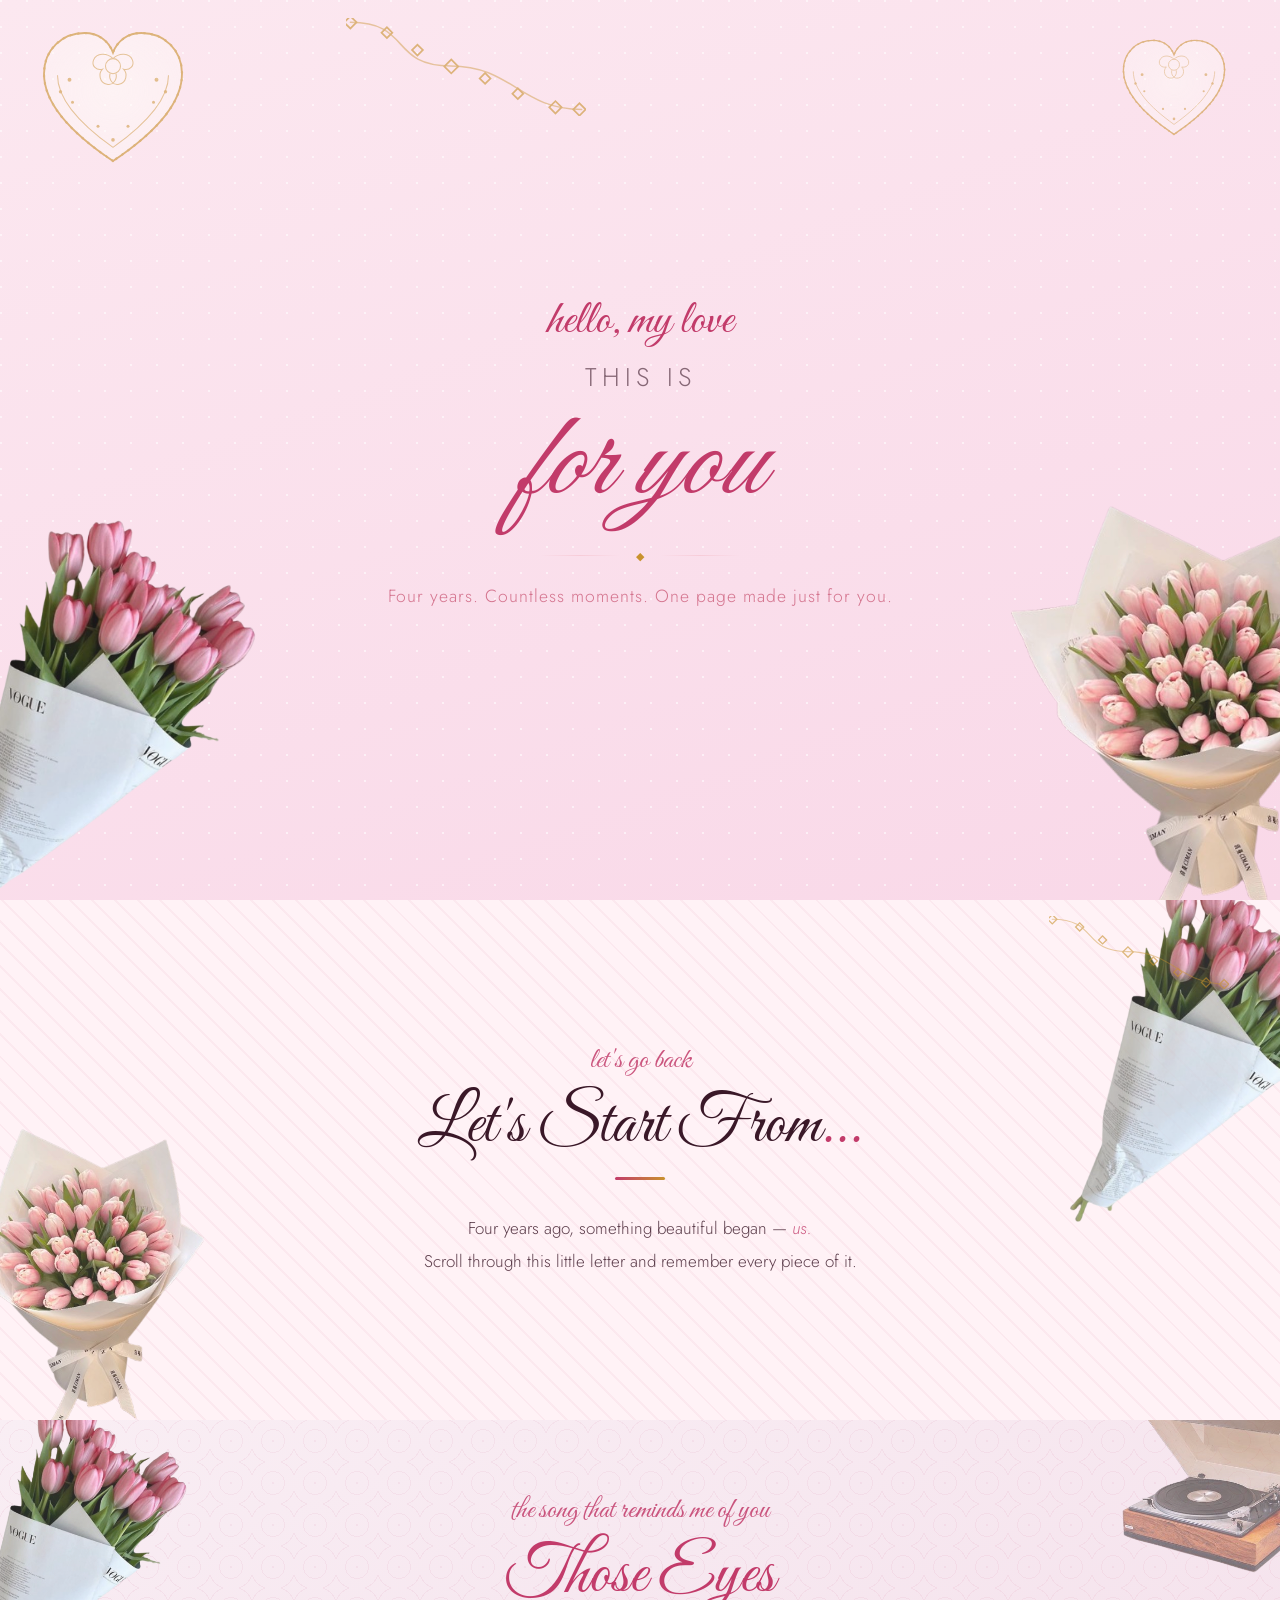
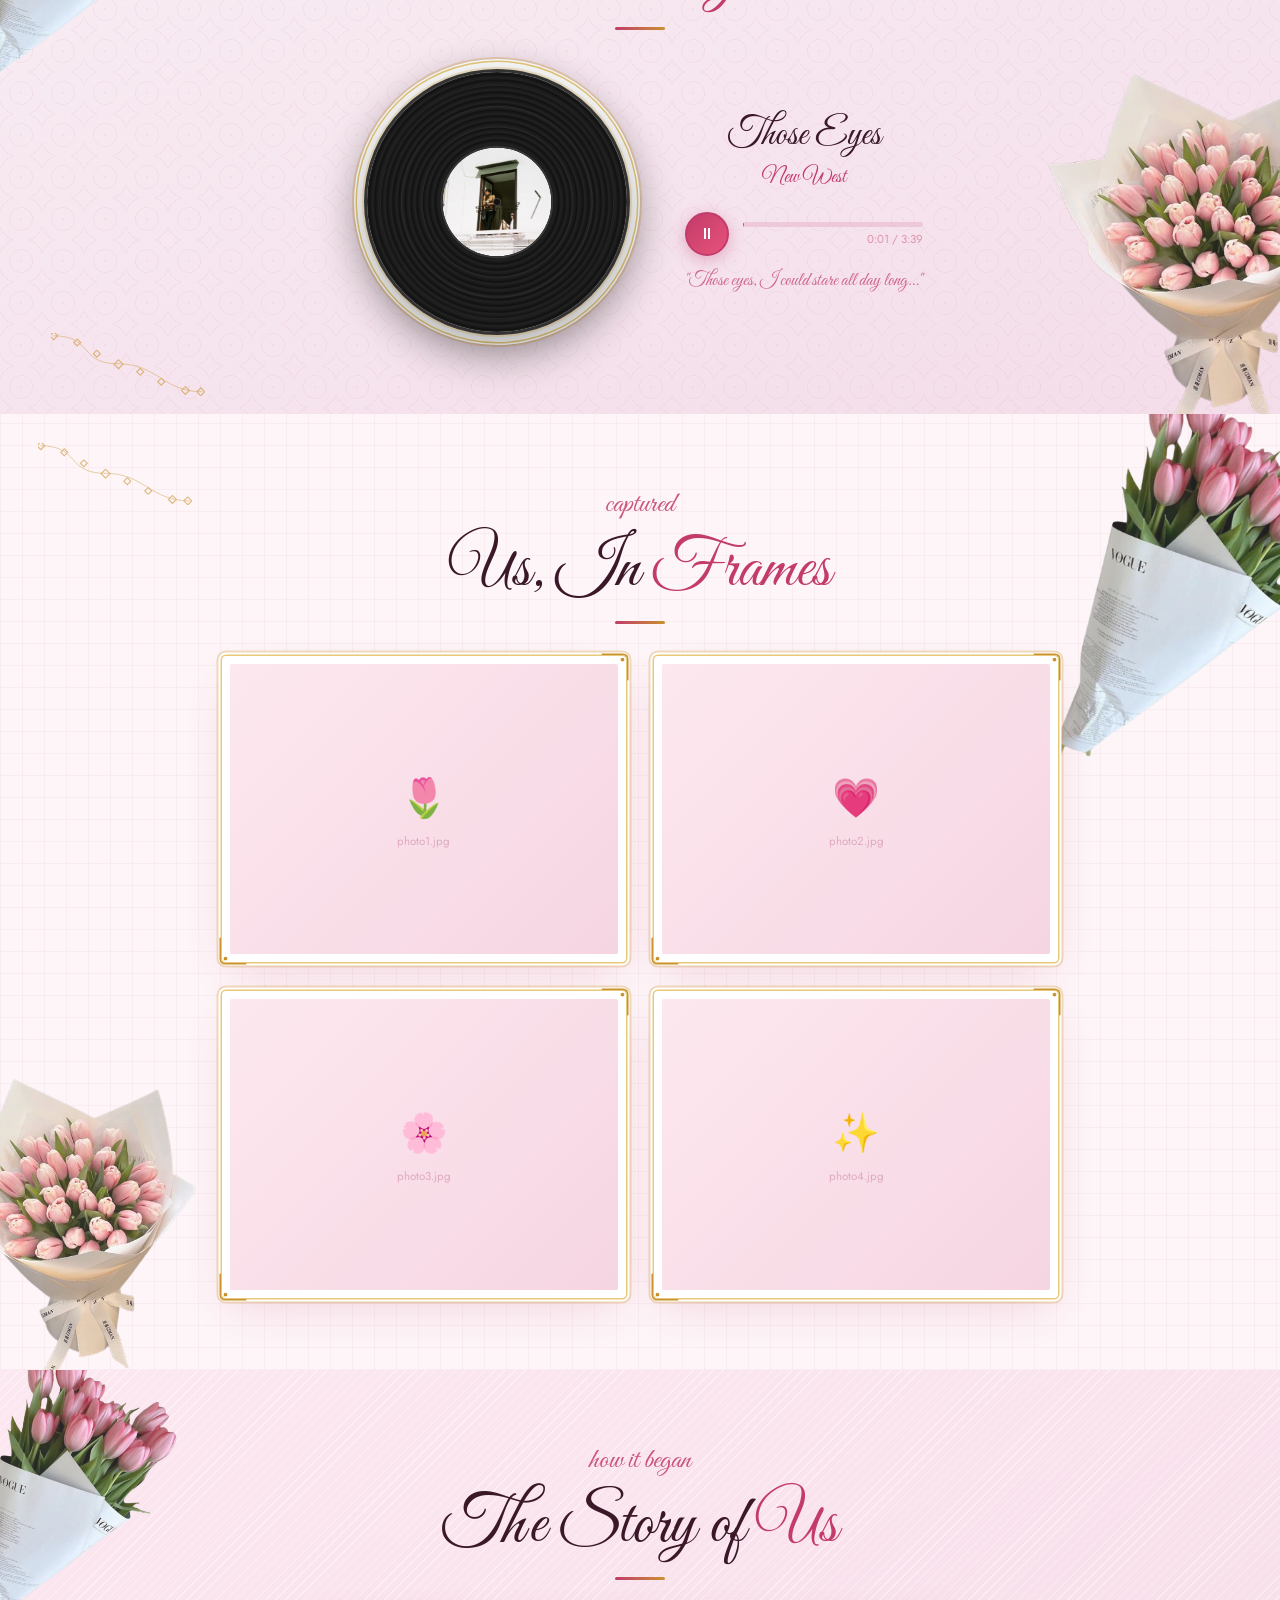
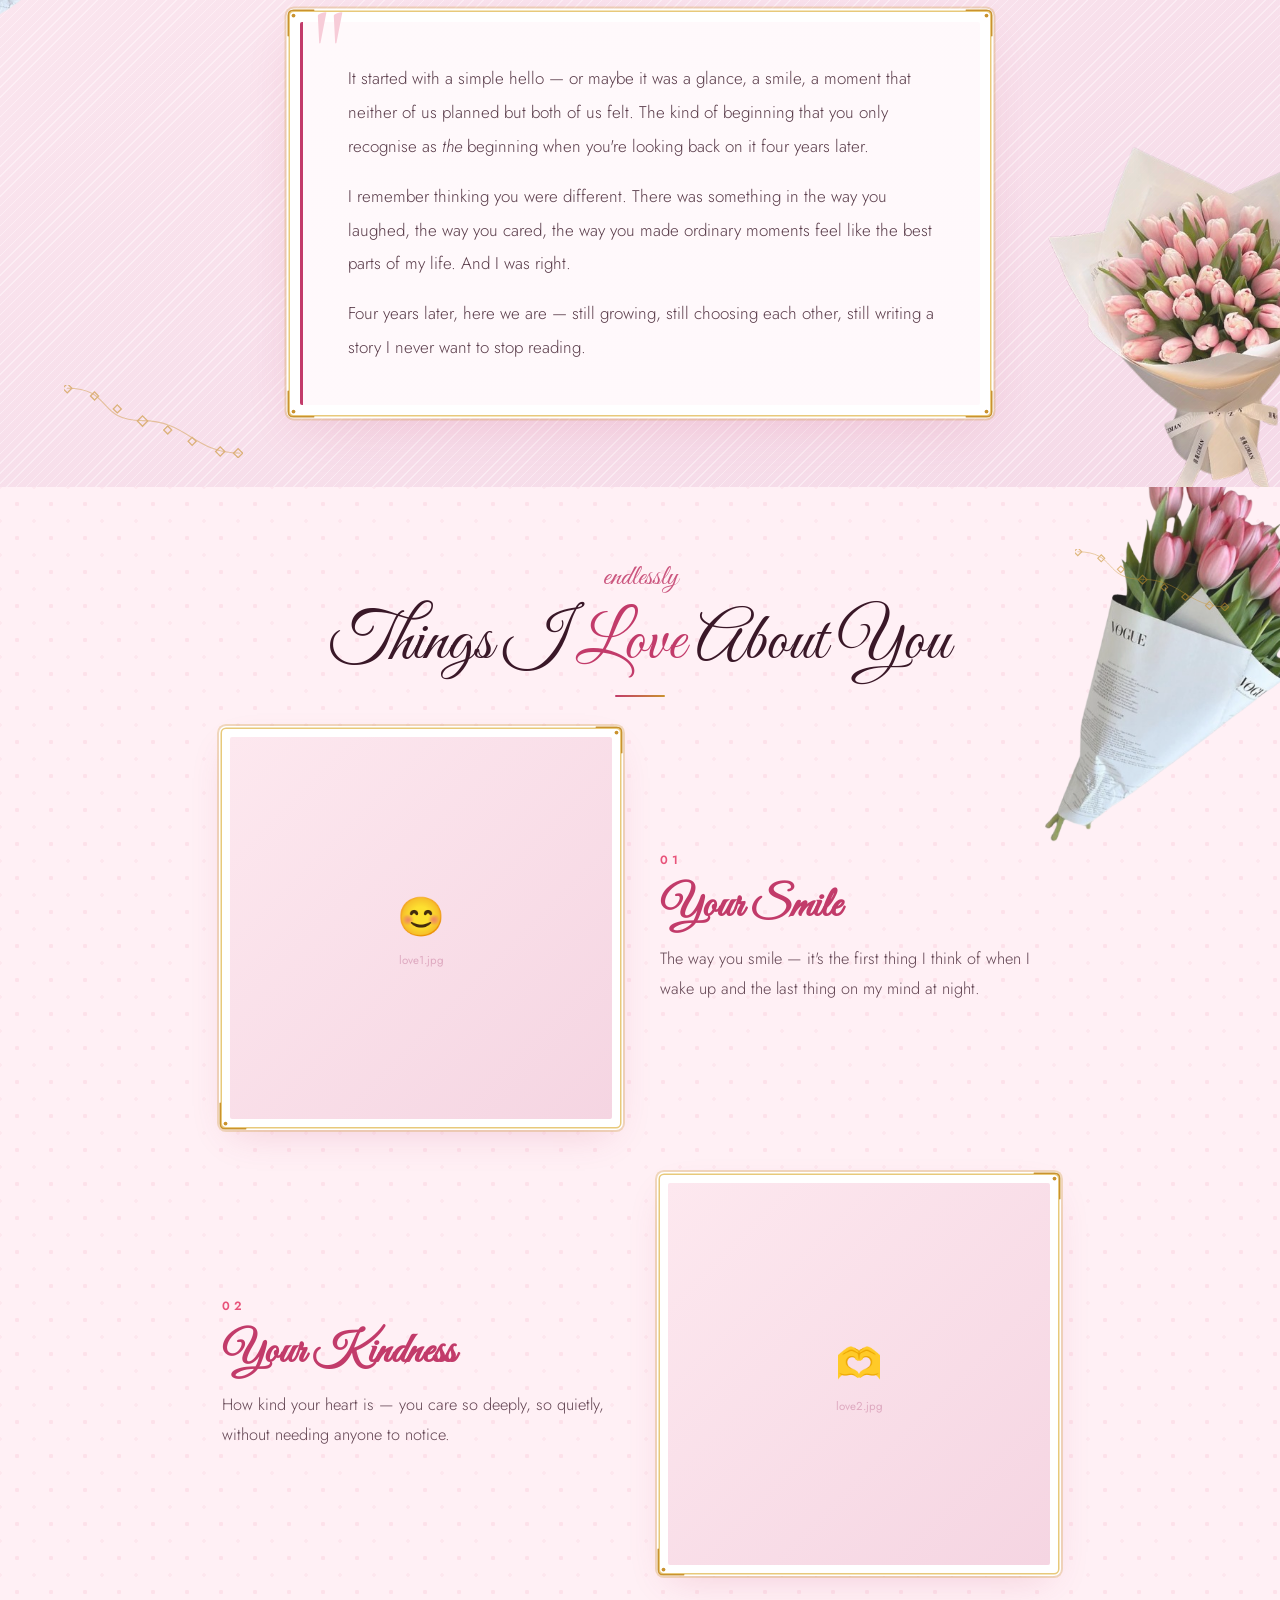
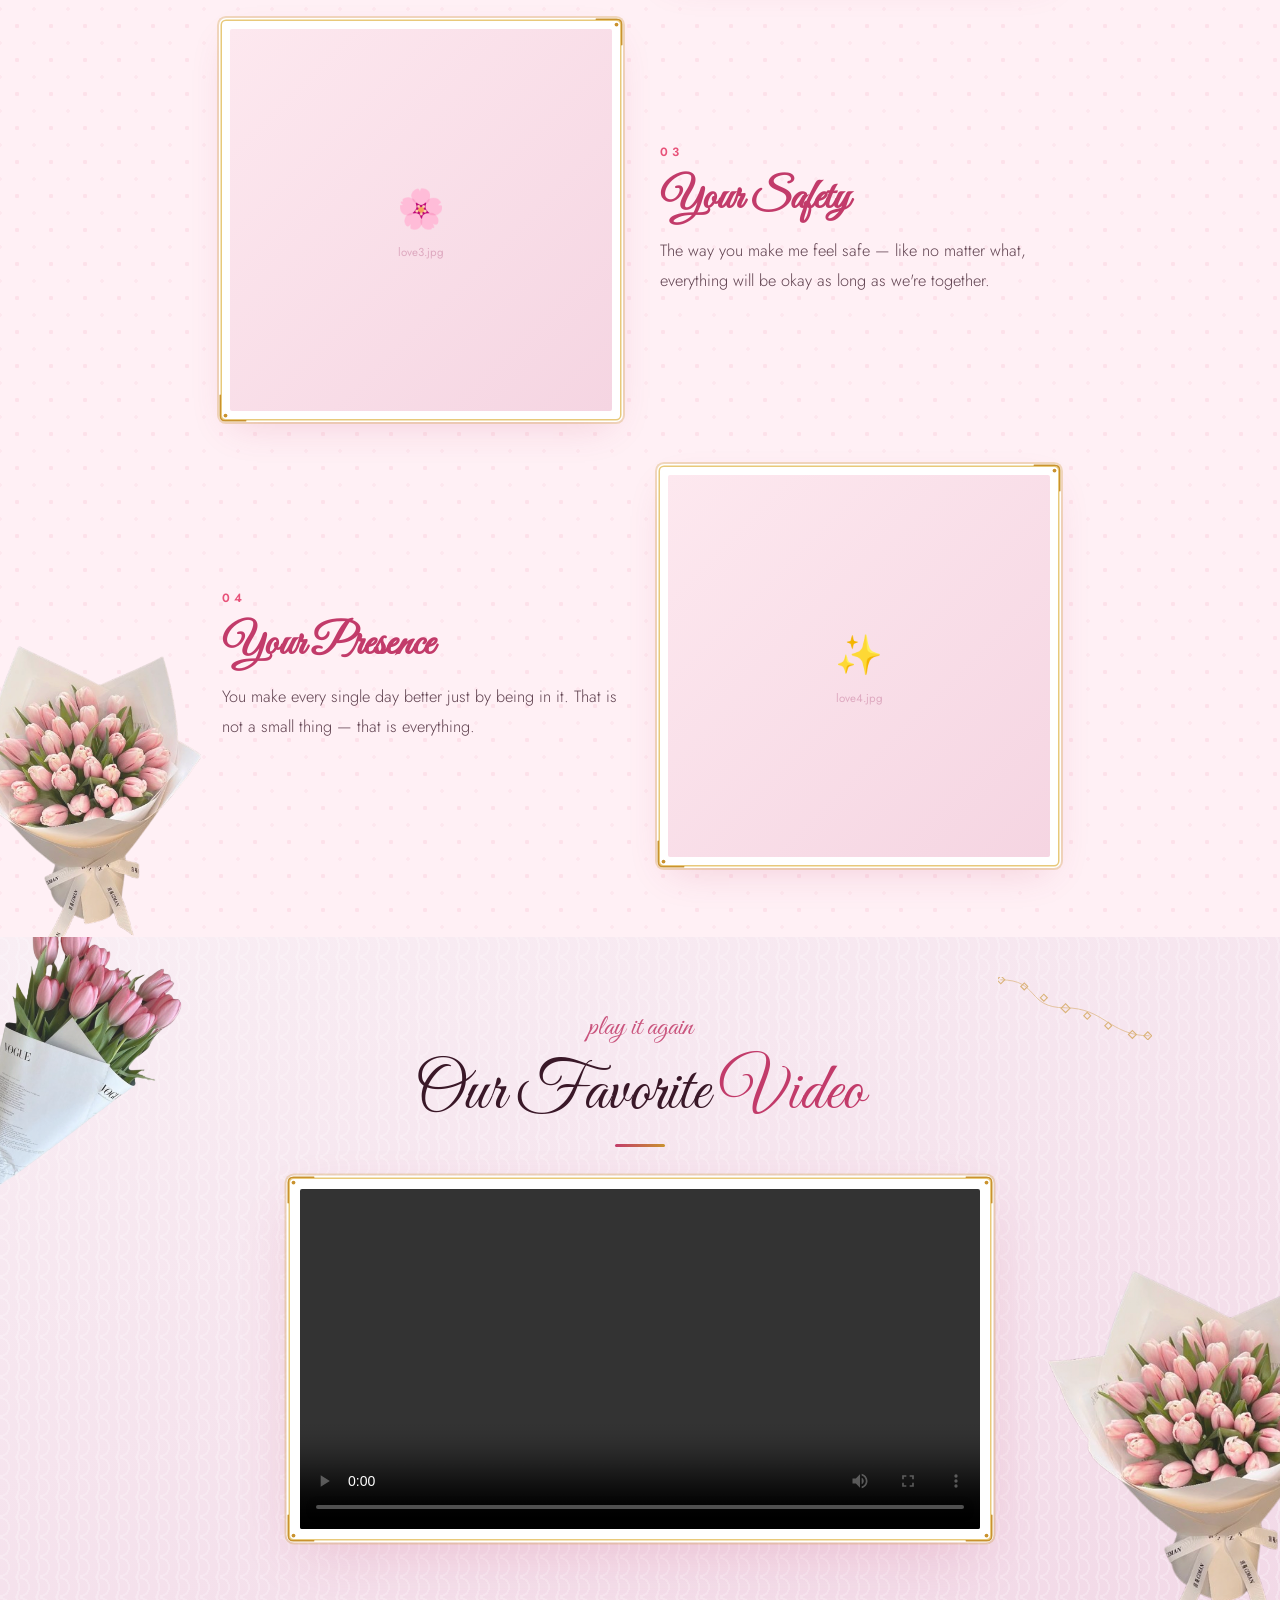
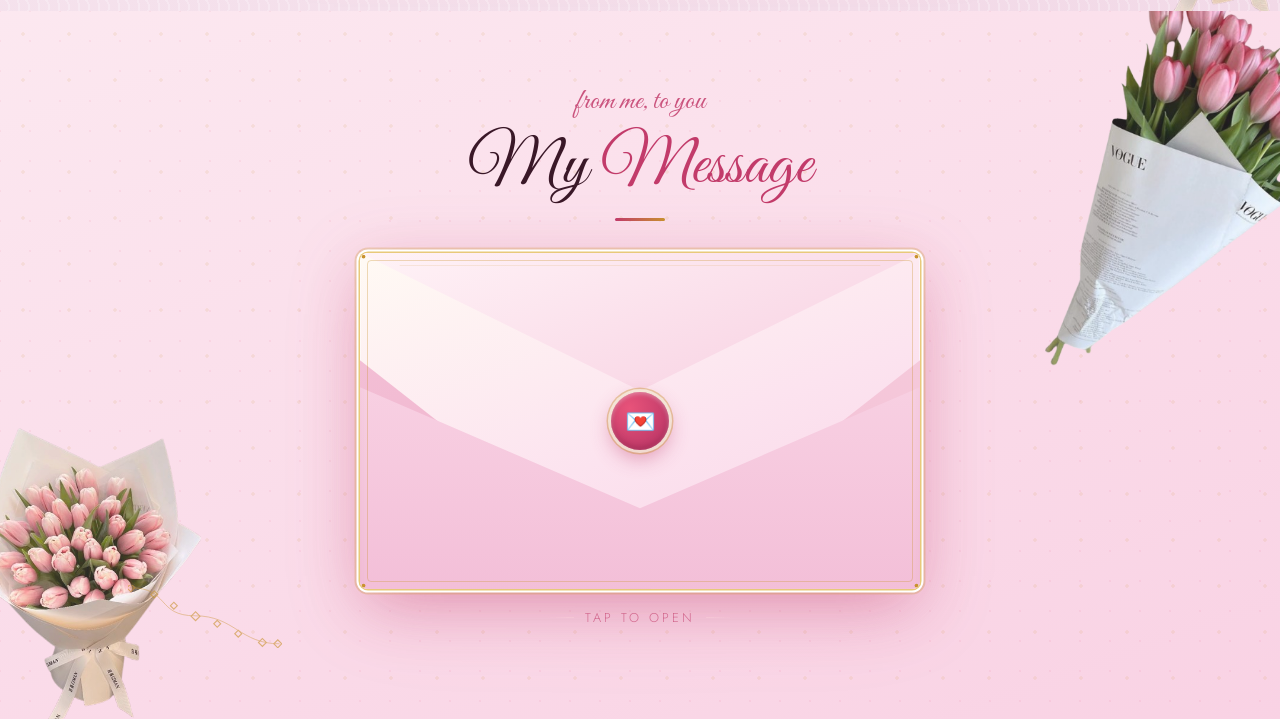
==== my_love.html @ 47c8a33e "Update my_love.html" ====
<!DOCTYPE html>
<html lang="en">
<head>
  <meta charset="UTF-8"/>
  <meta name="viewport" content="width=device-width, initial-scale=1.0"/>
  <title>Happy 4th Anniversary</title>
  <link rel="icon" type="image/png" href="icon.png"/>
  <link rel="icon" type="image/x-icon" href="favicon.ico"/>
  <link rel="preconnect" href="https://fonts.googleapis.com"/>
  <link rel="stylesheet" href="love.css"/>
</head>
<body>

  <!-- LIGHTBOX -->
  <div class="lightbox" id="lightbox" aria-modal="true">
    <button class="lb-close" id="lbClose">✕</button>
    <img src="" alt="" id="lbImg" class="lb-img"/>
  </div>

  <!-- SEC 1 — HELLO -->
  <section class="sec sec-hero" id="sec1">
    <img src="lace-heart.svg" class="sdeco sh-heart sh-heart-1" aria-hidden="true" alt=""/>
    <img src="lace-heart.svg" class="sdeco sh-heart sh-heart-2" aria-hidden="true" alt=""/>
    <img src="gem-chain.svg"  class="sdeco sh-chain sh-chain-1" aria-hidden="true" alt=""/>
    <img src="tulip1.png"     class="sdeco sec-tulip-l"         aria-hidden="true" alt=""/>
    <img src="tulip3.png"     class="sdeco sec-tulip-r"         aria-hidden="true" alt=""/>
    <div class="sec-inner fade-in">
      <p class="hero-eyebrow">hello, my love</p>
      <h1 class="hero-title">
        <span class="ht-this">This is</span>
        <em class="ht-for">for you</em>
      </h1>
      <div class="hero-divider"><span></span><span class="hd-diamond">◆</span><span></span></div>
      <p class="hero-sub">Four years. Countless moments. One page made just for you.</p>
    </div>
  </section>

  <!-- SEC 2 — LET'S START FROM -->
  <section class="sec sec-start" id="sec2">
    <img src="tulip3.png"    class="sdeco s2-tulip-l" aria-hidden="true" alt=""/>
    <img src="tulip1.png"    class="sdeco s2-tulip-r" aria-hidden="true" alt=""/>
    <img src="gem-chain.svg" class="sdeco s2-chain"   aria-hidden="true" alt=""/>
    <div class="sec-inner fade-in" style="text-align:center;">
      <p class="sec-eyebrow">let's go back</p>
      <h2 class="sec-title">Let's Start From<em class="accent-dot">...</em></h2>
      <div class="title-rule"></div>
      <p class="sec-body" style="max-width:560px;margin:0 auto;">
        Four years ago, something beautiful began — <span class="accent">us.</span><br>
        Scroll through this little letter and remember every piece of it.
      </p>
    </div>
  </section>

  <!-- SEC 3 — THE SONG -->
  <section class="sec sec-song" id="sec3">
    <img src="tulip1.png"    class="sdeco s3-tulip-l"   aria-hidden="true" alt=""/>
    <img src="tulip3.png"    class="sdeco s3-tulip-r"   aria-hidden="true" alt=""/>
    <img src="gem-chain.svg" class="sdeco s3-chain"     aria-hidden="true" alt=""/>
    <img src="disc.png"      class="sdeco s3-disc-deco" aria-hidden="true" alt=""/>
    <div class="sec-inner fade-in">
      <p class="sec-eyebrow">the song that reminds me of you</p>
      <h2 class="sec-title"><em>Those Eyes</em></h2>
      <div class="title-rule"></div>
      <div class="vinyl-section">
        <div class="vinyl-aes-frame">
          <audio id="songAudio" loop><source src="those-eyes.mp3" type="audio/mpeg"/></audio>
          <div class="vinyl-wrap">
            <div class="vinyl-disc" id="vinylDisc">
              <div class="vinyl-ring r1"></div>
              <div class="vinyl-ring r2"></div>
              <div class="vinyl-ring r3"></div>
              <div class="vinyl-label">
                <img src="cover.jpg" alt="cover" class="vinyl-cover" id="vinylCover"/>
              </div>
              <div class="vinyl-hole"></div>
            </div>
          </div>
        </div>
        <div class="vinyl-info">
          <p class="song-name">Those Eyes</p>
          <p class="song-artist">New West</p>
          <div class="vinyl-controls">
            <button class="vinyl-btn" id="playPauseBtn" aria-label="Play/Pause"><span id="playIcon">▶</span></button>
            <div class="vinyl-progress-wrap">
              <div class="vinyl-progress-bar" id="progressBar">
                <div class="vinyl-progress-fill" id="progressFill"></div>
              </div>
              <span class="vinyl-time" id="songTime">0:00 / 0:00</span>
            </div>
          </div>
          <p class="song-lyric">"Those eyes, I could stare all day long…"</p>
        </div>
      </div>
    </div>
  </section>

  <!-- SEC 4 — PHOTOS -->
  <section class="sec sec-photos" id="sec4">
    <img src="tulip3.png"    class="sdeco s4-tulip-l" aria-hidden="true" alt=""/>
    <img src="tulip1.png"    class="sdeco s4-tulip-r" aria-hidden="true" alt=""/>
    <img src="gem-chain.svg" class="sdeco s4-chain"  aria-hidden="true" alt=""/>
    <div class="sec-inner fade-in">
      <p class="sec-eyebrow">captured</p>
      <h2 class="sec-title">Us, In <em>Frames</em></h2>
      <div class="title-rule"></div>
      <div class="photo-grid">
        <div class="photo-frame-wrap" onclick="openLightbox(this)">
          <div class="pf-mat"><div class="pf-inner photo-placeholder">🌷<small>photo1.jpg</small></div></div>
          <span class="pf-c pf-c-tr"></span><span class="pf-c pf-c-bl"></span>
        </div>
        <div class="photo-frame-wrap" onclick="openLightbox(this)">
          <div class="pf-mat"><div class="pf-inner photo-placeholder">💗<small>photo2.jpg</small></div></div>
          <span class="pf-c pf-c-tr"></span><span class="pf-c pf-c-bl"></span>
        </div>
        <div class="photo-frame-wrap" onclick="openLightbox(this)">
          <div class="pf-mat"><div class="pf-inner photo-placeholder">🌸<small>photo3.jpg</small></div></div>
          <span class="pf-c pf-c-tr"></span><span class="pf-c pf-c-bl"></span>
        </div>
        <div class="photo-frame-wrap" onclick="openLightbox(this)">
          <div class="pf-mat"><div class="pf-inner photo-placeholder">✨<small>photo4.jpg</small></div></div>
          <span class="pf-c pf-c-tr"></span><span class="pf-c pf-c-bl"></span>
        </div>
      </div>
    </div>
  </section>

  <!-- SEC 5 — OUR STORY -->
  <section class="sec sec-story" id="sec5">
    <img src="tulip1.png"    class="sdeco s5-tulip-l" aria-hidden="true" alt=""/>
    <img src="tulip3.png"    class="sdeco s5-tulip-r" aria-hidden="true" alt=""/>
    <img src="gem-chain.svg" class="sdeco s5-chain"   aria-hidden="true" alt=""/>
    <div class="sec-inner fade-in">
      <p class="sec-eyebrow">how it began</p>
      <h2 class="sec-title">The Story of <em>Us</em></h2>
      <div class="title-rule"></div>
      <div class="story-frame">
        <span class="sf-c sf-c-tl"></span><span class="sf-c sf-c-tr"></span>
        <span class="sf-c sf-c-bl"></span><span class="sf-c sf-c-br"></span>
        <div class="story-inner">
          <span class="story-open-quote">"</span>
          <p>It started with a simple hello — or maybe it was a glance, a smile, a moment that neither of us planned but both of us felt. The kind of beginning that you only recognise as <em>the</em> beginning when you're looking back on it four years later.</p>
          <p>I remember thinking you were different. There was something in the way you laughed, the way you cared, the way you made ordinary moments feel like the best parts of my life. And I was right.</p>
          <p>Four years later, here we are — still growing, still choosing each other, still writing a story I never want to stop reading.</p>
        </div>
      </div>
    </div>
  </section>

  <!-- SEC 6 — THINGS I LOVE (alternating) -->
  <section class="sec sec-loves" id="sec6">
    <img src="tulip3.png"    class="sdeco s6-tulip-l" aria-hidden="true" alt=""/>
    <img src="tulip1.png"    class="sdeco s6-tulip-r" aria-hidden="true" alt=""/>
    <img src="gem-chain.svg" class="sdeco s6-chain"  aria-hidden="true" alt=""/>
    <div class="sec-inner fade-in">
      <p class="sec-eyebrow">endlessly</p>
      <h2 class="sec-title">Things I <em>Love</em> About You</h2>
      <div class="title-rule"></div>
      <div class="loves-list">
        <div class="love-row love-row-img-left">
          <div class="love-img-wrap" onclick="openLightbox(this)">
            <div class="pf-mat"><div class="pf-inner photo-placeholder">😊<small>love1.jpg</small></div></div>
            <span class="pf-c pf-c-tr"></span><span class="pf-c pf-c-bl"></span>
          </div>
          <div class="love-text">
            <span class="love-num">01</span>
            <h3 class="love-heading">Your Smile</h3>
            <p>The way you smile — it's the first thing I think of when I wake up and the last thing on my mind at night.</p>
          </div>
        </div>
        <div class="love-row love-row-img-right">
          <div class="love-text">
            <span class="love-num">02</span>
            <h3 class="love-heading">Your Kindness</h3>
            <p>How kind your heart is — you care so deeply, so quietly, without needing anyone to notice.</p>
          </div>
          <div class="love-img-wrap" onclick="openLightbox(this)">
            <div class="pf-mat"><div class="pf-inner photo-placeholder">🫶<small>love2.jpg</small></div></div>
            <span class="pf-c pf-c-tr"></span><span class="pf-c pf-c-bl"></span>
          </div>
        </div>
        <div class="love-row love-row-img-left">
          <div class="love-img-wrap" onclick="openLightbox(this)">
            <div class="pf-mat"><div class="pf-inner photo-placeholder">🌸<small>love3.jpg</small></div></div>
            <span class="pf-c pf-c-tr"></span><span class="pf-c pf-c-bl"></span>
          </div>
          <div class="love-text">
            <span class="love-num">03</span>
            <h3 class="love-heading">Your Safety</h3>
            <p>The way you make me feel safe — like no matter what, everything will be okay as long as we're together.</p>
          </div>
        </div>
        <div class="love-row love-row-img-right">
          <div class="love-text">
            <span class="love-num">04</span>
            <h3 class="love-heading">Your Presence</h3>
            <p>You make every single day better just by being in it. That is not a small thing — that is everything.</p>
          </div>
          <div class="love-img-wrap" onclick="openLightbox(this)">
            <div class="pf-mat"><div class="pf-inner photo-placeholder">✨<small>love4.jpg</small></div></div>
            <span class="pf-c pf-c-tr"></span><span class="pf-c pf-c-bl"></span>
          </div>
        </div>
      </div>
    </div>
  </section>

  <!-- SEC 7 — VIDEO -->
  <section class="sec sec-video" id="sec7">
    <img src="tulip1.png"    class="sdeco s7-tulip-l" aria-hidden="true" alt=""/>
    <img src="tulip3.png"    class="sdeco s7-tulip-r" aria-hidden="true" alt=""/>
    <img src="gem-chain.svg" class="sdeco s7-chain"   aria-hidden="true" alt=""/>
    <div class="sec-inner fade-in" style="text-align:center;">
      <p class="sec-eyebrow">play it again</p>
      <h2 class="sec-title">Our Favorite <em>Video</em></h2>
      <div class="title-rule"></div>
      <div class="video-frame-wrap">
        <span class="sf-c sf-c-tl"></span><span class="sf-c sf-c-tr"></span>
        <span class="sf-c sf-c-bl"></span><span class="sf-c sf-c-br"></span>
        <div class="video-mat">
          <video class="vid-player" controls loop playsinline
            onerror="this.parentElement.innerHTML='<div class=&quot;vid-ph&quot;>🎬<small>Add your-video.mp4</small></div>'">
            <source src="your-video.mp4" type="video/mp4"/>
          </video>
        </div>
      </div>
    </div>
  </section>

  <!-- SEC 8 — MESSAGE ENVELOPE -->
  <section class="sec sec-message" id="sec8">
    <img src="tulip3.png"     class="sdeco s8-tulip-l" aria-hidden="true" alt=""/>
    <img src="tulip1.png"     class="sdeco s8-tulip-r" aria-hidden="true" alt=""/>
    <img src="gem-chain.svg" class="sdeco s8-chain"   aria-hidden="true" alt=""/>
    <div class="sec-inner fade-in" style="text-align:center;">
      <p class="sec-eyebrow">from me, to you</p>
      <h2 class="sec-title">My <em>Message</em></h2>
      <div class="title-rule"></div>
      <div class="envelope-scene" id="envelopeScene">
        <div class="envelope" id="envelope" onclick="openEnvelope()">
          <div class="env-body">
            <span class="sf-c sf-c-tl"></span><span class="sf-c sf-c-tr"></span>
            <span class="sf-c sf-c-bl"></span><span class="sf-c sf-c-br"></span>
            <div class="env-fold env-fold-l"></div>
            <div class="env-fold env-fold-r"></div>
            <div class="env-fold env-fold-b"></div>
            <div class="env-flap" id="envFlap"></div>
            <div class="env-seal"><span>💌</span></div>
          </div>
          <p class="env-hint">
            <span class="env-hint-line"></span>
            tap to open
            <span class="env-hint-line"></span>
          </p>
        </div>
        <div class="letter" id="letter">
          <div class="letter-frame">
            <span class="sf-c sf-c-tl"></span><span class="sf-c sf-c-tr"></span>
            <span class="sf-c sf-c-bl"></span><span class="sf-c sf-c-br"></span>
            <div class="letter-inner">
              <span class="letter-open-quote">"</span>
              <p class="letter-salutation">My love,</p>
              <p>I don't say it enough, but I feel it every single day — how incredibly lucky I am to have you. Not just on anniversaries or special days, but on all the regular ones where you still somehow make everything extraordinary.</p>
              <p>Thank you for choosing me, again and again. Thank you for your patience, your warmth, your laughter, and the way you love me even when I'm hard to love.</p>
              <p>Here's to four years of us, and to every year that comes after. I love you more than words can hold — but I'll keep trying to show you.</p>
              <span class="letter-sign">Forever yours, with love 🌷</span>
            </div>
          </div>
        </div>
      </div>
    </div>
  </section>

  <script src="love.js?v=3"></script>
</body>
</html>
---- love.css ----
/* ============================================================
   love.css — Happy Anniversary · My Love Page
   New design, different pink shades, aesthetic frames
   ============================================================ */

@import url('https://fonts.googleapis.com/css2?family=Cormorant+Garamond:ital,wght@0,400;0,600;1,400;1,600&family=Great+Vibes&family=Jost:wght@300;400;500;600&display=swap');

*, *::before, *::after { box-sizing: border-box; margin: 0; padding: 0; }

:root {
  --rose:        #e8537a;
  --rose-deep:   #c23b6a;
  --rose-pale:   #f7ccd8;
  --blush:       #fde8ef;
  --blush2:      #f5d5e2;
  --mauve:       #c97fa0;
  --dusty:       #d4748e;
  --cream:       #fff8fb;
  --ink:         #3a1828;
  --gold:        #c9922e;
  --gold-lt:     #e8c97a;

  /* Per-section backgrounds */
  --s1-bg: linear-gradient(160deg, #fce8f0 0%, #f9d8e8 100%);
  --s2-bg: #fff2f6;
  --s3-bg: linear-gradient(160deg, #f9eef4 0%, #f3dde9 100%);
  --s4-bg: #fdf5f8;
  --s5-bg: linear-gradient(160deg, #fce8f0 0%, #f5dae8 100%);
  --s6-bg: #fff0f5;
  --s7-bg: linear-gradient(160deg, #f9eef4 0%, #f2d9e7 100%);
  --s8-bg: linear-gradient(160deg, #fce8f0 0%, #f9d2e4 100%);
}

html, body {
  overflow-x: hidden;
  font-family: 'Jost', sans-serif;
  color: var(--ink);
}

/* ═══════════════════════════════════════
   LIGHTBOX
   ═══════════════════════════════════════ */
.lightbox {
  display: none;
  position: fixed; inset: 0; z-index: 9999;
  background: rgba(30, 8, 18, 0.88);
  align-items: center; justify-content: center;
  backdrop-filter: blur(6px);
  animation: lbFadeIn 0.3s ease;
}
.lightbox.open { display: flex; }
@keyframes lbFadeIn { from { opacity: 0; } to { opacity: 1; } }

.lb-img {
  max-width: 90vw; max-height: 85vh;
  border-radius: 4px; object-fit: contain;
  box-shadow: 0 0 0 2px var(--gold-lt), 0 0 0 4px rgba(201,146,46,0.3), 0 30px 80px rgba(0,0,0,0.6);
  animation: lbScale 0.35s cubic-bezier(0.34,1.4,0.64,1);
}
@keyframes lbScale { from { transform: scale(0.7); opacity: 0; } to { transform: scale(1); opacity: 1; } }

.lb-close {
  position: absolute; top: 1.2rem; right: 1.4rem;
  background: none; border: none; color: #fff;
  font-size: 1.6rem; cursor: pointer; opacity: 0.75;
  transition: opacity 0.2s, transform 0.2s;
}
.lb-close:hover { opacity: 1; transform: scale(1.15); }

/* ═══════════════════════════════════════
   SECTIONS — zero gap, full bleed
   ═══════════════════════════════════════ */
.sec {
  width: 100%; min-height: 520px;
  display: flex; align-items: center; justify-content: center;
  position: relative; overflow: hidden;
}
.sec-hero {
  background-image: radial-gradient(circle at 1px 1px, rgba(255,255,255,0.55) 1.4px, transparent 0), var(--s1-bg);
  background-size: 26px 26px, cover;
  background-position: 0 0, center;
  min-height: 100vh;
}
.sec-start {
  background-color: var(--s2-bg);
  background-image: repeating-linear-gradient(45deg, rgba(194,59,106,0.05) 0 2px, transparent 2px 16px);
}
.sec-song {
  background-image: repeating-radial-gradient(circle at 50% 50%, rgba(194,59,106,0.06) 0 1px, transparent 1px 11px), var(--s3-bg);
  background-size: 42px 42px, cover;
}
.sec-photos {
  background-color: var(--s4-bg);
  background-image:
    repeating-linear-gradient(0deg, rgba(201,127,160,0.07) 0 1px, transparent 1px 22px),
    repeating-linear-gradient(90deg, rgba(201,127,160,0.07) 0 1px, transparent 1px 22px);
}
.sec-story {
  background-image: repeating-linear-gradient(135deg, rgba(255,255,255,0.4) 0 1px, transparent 1px 7px), var(--s5-bg);
  background-size: auto, cover;
}
.sec-loves {
  background-color: var(--s6-bg);
  background-image:
    radial-gradient(rgba(232,83,122,0.09) 2px, transparent 2.5px),
    radial-gradient(rgba(232,83,122,0.06) 1.5px, transparent 2px);
  background-size: 34px 34px, 34px 34px;
  background-position: 0 0, 17px 17px;
}
.sec-video {
  background-image: repeating-radial-gradient(circle at 0 50%, transparent 0 8px, rgba(255,255,255,0.24) 8px 10px), var(--s7-bg);
  background-size: 20px 20px, cover;
}
.sec-message {
  background-image:
    radial-gradient(rgba(201,146,46,0.11) 1.5px, transparent 2px),
    radial-gradient(rgba(232,83,122,0.08) 1px, transparent 1.5px),
    var(--s8-bg);
  background-size: 46px 46px, 30px 30px, cover;
  background-position: 0 0, 15px 15px, center;
}

.sec-inner {
  width: 100%; max-width: 900px;
  padding: 4.5rem 2rem;
  position: relative; z-index: 2;
}

/* ═══════════════════════════════════════
   SECTION DECORATIVE IMAGES
   ═══════════════════════════════════════ */
.sdeco {
  position: absolute; pointer-events: none;
  user-select: none; z-index: 1;
}

/* Floating animation base */
@keyframes floatA {
  0%,100% { transform: translateY(0) rotate(var(--rot,0deg)); }
  45%     { transform: translateY(-16px) rotate(var(--rot,0deg)); }
}
@keyframes floatB {
  0%,100% { transform: translateY(0) rotate(var(--rot,0deg)); }
  50%     { transform: translateY(-10px) rotate(var(--rot,0deg)); }
}
.float-deco { animation: floatA 5s ease-in-out infinite; }

/* ── SEC 1 hero decor ── */
.sh-heart-1 { width:clamp(75px,13vw,150px); top:3%; left:3%; opacity:.6; animation:floatA 6s ease-in-out infinite; --rot:-19deg; }
.sh-heart-2 { width:clamp(55px,10vw,110px);  top:4%; right:4%; opacity:.55; animation:floatA 5s ease-in-out infinite 1.5s; --rot:17deg; }
.sh-chain-1 { width:clamp(100px,20vw,240px); top:2%; left:27%; opacity:.6; animation:floatB 7s ease-in-out infinite; --rot:4deg; }
.sh-ribbon  { width:clamp(80px,12vw,150px); bottom:6%; right:4%; opacity:.8; animation:floatA 5.5s ease-in-out infinite 0.8s; --rot:10deg; }
.sec-tulip-l { width:clamp(160px,26vw,320px); bottom:-26px; left:-60px; opacity:.9; animation:floatA 8s ease-in-out infinite 1s; --rot:11deg; }
.sec-tulip-r { width:clamp(180px,28vw,360px); bottom:-36px; right:-85px; opacity:.88; animation:floatA 7s ease-in-out infinite 2s; --rot:-8deg; }

/* ── SEC 2 ── */
.s2-tulip-l { width:clamp(130px,20vw,260px); bottom:-16px; left:-52px; opacity:.85; animation:floatA 8s ease-in-out infinite 0.5s; --rot:25deg; }
.s2-tulip-r { width:clamp(150px,22vw,300px); top:-28px; right:-72px; opacity:.82; animation:floatA 7s ease-in-out infinite 2s; --rot:-75deg; }
.s2-chain   { width:clamp(80px,15vw,180px); top:3%; right:4%; opacity:.6; animation:floatB 9s ease-in-out infinite; --rot:-6deg; }

/* ── SEC 3 ── */
.s3-tulip-l  { width:clamp(120px,18vw,240px); top:-16px; left:-40px; opacity:.85; animation:floatA 7s ease-in-out infinite 1s; --rot:15deg; }
.s3-tulip-r  { width:clamp(160px,24vw,320px); bottom:-28px; right:-72px; opacity:.88; animation:floatA 8s ease-in-out infinite 2.5s; --rot:-9deg; }
.s3-chain    { width:clamp(70px,12vw,160px); bottom:3%; left:4%; opacity:.6; animation:floatB 7s ease-in-out infinite 1s; --rot:5deg; }
.s3-disc-deco { width:clamp(100px,16vw,200px); top:-4%; right:-3%; opacity:.55; animation:floatA 6s ease-in-out infinite 0.5s; --rot:-21deg; }

/* ── SEC 4 ── */
.s4-tulip-l { width:clamp(130px,20vw,260px); bottom:-16px; left:-60px; opacity:.85; animation:floatA 8s ease-in-out infinite; --rot:23deg; }
.s4-tulip-r { width:clamp(160px,24vw,320px); top:-28px; right:-72px; opacity:.88; animation:floatA 7s ease-in-out infinite 1.5s; --rot:-65deg; }
.s4-chain   { width:clamp(70px,12vw,160px); top:3%; left:3%; opacity:.6; animation:floatB 6s ease-in-out infinite 2s; --rot:8deg; }

/* ── SEC 5 ── */
.s5-tulip-l { width:clamp(120px,18vw,240px); top:-16px; left:-50px; opacity:.85; animation:floatA 8s ease-in-out infinite; --rot:17deg; }
.s5-tulip-r { width:clamp(160px,24vw,320px); bottom:-28px; right:-72px; opacity:.88; animation:floatA 7s ease-in-out infinite 2s; --rot:-10deg; }
.s5-chain   { width:clamp(80px,14vw,180px); bottom:4%; left:5%; opacity:.6; animation:floatB 8s ease-in-out infinite 1s; --rot:-5deg; }

/* ── SEC 6 ── */
.s6-tulip-l { width:clamp(130px,20vw,260px); bottom:-16px; left:-55px; opacity:.85; animation:floatA 8s ease-in-out infinite 0.5s; --rot:28deg; }
.s6-tulip-r { width:clamp(160px,24vw,320px); top:-28px; right:-72px; opacity:.88; animation:floatA 7s ease-in-out infinite 2s; --rot:-76deg; }
.s6-chain   { width:clamp(70px,12vw,160px); top:3%; right:4%; opacity:.6; animation:floatB 5.5s ease-in-out infinite 1s; --rot:9deg; }

/* ── SEC 7 ── */
.s7-tulip-l { width:clamp(120px,18vw,240px); top:-16px; left:-45px; opacity:.85; animation:floatA 8s ease-in-out infinite 1s; --rot:14deg; }
.s7-tulip-r { width:clamp(160px,24vw,320px); bottom:-28px; right:-72px; opacity:.88; animation:floatA 7s ease-in-out infinite 2.5s; --rot:-9deg; }
.s7-chain   { width:clamp(70px,12vw,160px); top:6%; right:10%; opacity:.6; animation:floatB 7s ease-in-out infinite; --rot:-7deg; }

/* ── SEC 8 ── */
.s8-tulip-l { width:clamp(130px,20vw,260px); bottom:-16px; left:-55px; opacity:.85; animation:floatA 8s ease-in-out infinite 1s; --rot:30deg; }
.s8-tulip-r { width:clamp(160px,24vw,320px); top:-28px; right:-72px; opacity:.88; animation:floatA 7s ease-in-out infinite 2s; --rot:-80deg; }
.s8-chain   { width:clamp(70px,12vw,160px); bottom:10%; left:10%; opacity:.6; animation:floatB 6s ease-in-out infinite 1.5s; --rot:6deg; }

/* ═══════════════════════════════════════
   FADE IN ON SCROLL
   ═══════════════════════════════════════ */
.fade-in { opacity: 0; transform: translateY(28px); transition: opacity 0.75s ease, transform 0.75s ease; }
.fade-in.visible { opacity: 1; transform: translateY(0); }

/* ═══════════════════════════════════════
   TYPOGRAPHY
   ═══════════════════════════════════════ */
.sec-eyebrow {
  font-family: 'Great Vibes', cursive;
  font-size: clamp(1.3rem, 2.5vw, 1.8rem);
  color: var(--rose-deep); text-align: center;
  margin-bottom: 0.3rem; opacity: 0.85;
}
.sec-title {
  font-family: 'Great Vibes', cursive; font-weight: 400;
  font-size: clamp(2.4rem, 6vw, 4.2rem); color: var(--ink);
  text-align: center; line-height: 1.25; margin-bottom: 0.6rem;
}
.sec-title em { font-style: normal; color: var(--rose-deep); }
.accent-dot   { color: var(--rose); }

.title-rule {
  width: 50px; height: 2.5px;
  background: linear-gradient(90deg, var(--rose-deep), var(--gold));
  border-radius: 2px; margin: 0.6rem auto 2rem; display: block;
}
.sec-body {
  font-family: 'Jost', sans-serif; font-weight: 300;
  font-size: 1.06rem; line-height: 1.95; color: var(--ink); opacity: 0.82;
}
.accent { color: var(--rose-deep); font-style: italic; }

/* ── Hero Section ── */
.hero-eyebrow {
  font-family: 'Great Vibes', cursive;
  font-size: clamp(2rem, 4vw, 3rem); color: var(--rose-deep);
  text-align: center; margin-bottom: 0.5rem;
  animation: floatA 6s ease-in-out infinite;
}
.hero-title {
  display: flex; flex-direction: column; align-items: center;
  gap: 0.2rem; margin-bottom: 1rem;
}
.ht-this {
  font-family: 'Jost', sans-serif; font-weight: 300;
  font-size: clamp(1.1rem, 2.5vw, 1.6rem); letter-spacing: 5px;
  text-transform: uppercase; color: var(--ink); opacity: 0.6;
}
.ht-for {
  font-family: 'Great Vibes', cursive; font-weight: 400;
  font-size: clamp(4rem, 10vw, 7.5rem);
  color: var(--rose-deep); line-height: 1.1;
  animation: floatA 5s ease-in-out infinite 0.5s;
}
.hero-divider {
  display: flex; align-items: center; gap: 1rem;
  margin: 1rem auto 1.2rem; width: 200px;
}
.hero-divider span:first-child,
.hero-divider span:last-child {
  flex: 1; height: 1px;
  background: linear-gradient(90deg, transparent, var(--rose-pale), transparent);
}
.hd-diamond { font-size: 0.7rem; color: var(--gold); }
.hero-sub {
  font-family: 'Jost', sans-serif; font-weight: 300;
  font-size: clamp(0.95rem, 1.8vw, 1.1rem); color: var(--dusty);
  text-align: center; letter-spacing: 1px;
}

/* ═══════════════════════════════════════
   CORNER FLOURISH (shared across frames)
   ═══════════════════════════════════════ */
.pf-c, .sf-c {
  position: absolute; width: 30px; height: 30px;
  pointer-events: none; z-index: 4;
  background-image: url("data:image/svg+xml,%3Csvg xmlns='http://www.w3.org/2000/svg' viewBox='0 0 40 40'%3E%3Cpath d='M3 37 L3 10 Q3 3 10 3 L37 3' fill='none' stroke='%23c9922e' stroke-width='2' stroke-linecap='round'/%3E%3Ccircle cx='10' cy='10' r='2.5' fill='%23c9922e'/%3E%3C/svg%3E");
  background-size: contain; background-repeat: no-repeat;
}
.sf-c-tl, .pf-c-tl { top:-4px; left:-4px; }
.sf-c-tr, .pf-c-tr { top:-4px; right:-4px; transform:rotate(90deg); }
.sf-c-bl, .pf-c-bl { bottom:-4px; left:-4px; transform:rotate(-90deg); }
.sf-c-br            { bottom:-4px; right:-4px; transform:rotate(180deg); }

/* ═══════════════════════════════════════
   PHOTO GRID & FRAMES
   ═══════════════════════════════════════ */
.photo-grid {
  display: grid; grid-template-columns: repeat(2,1fr);
  gap: clamp(0.9rem, 3vw, 1.8rem);
}
.photo-frame-wrap {
  position: relative; cursor: pointer;
  padding: 8px; background: #fff; border-radius: 4px;
  box-shadow:
    0 0 0 1.5px var(--gold-lt),
    0 0 0 3.5px #fff,
    0 0 0 5.5px rgba(201,146,46,0.28),
    0 16px 42px -10px rgba(194,59,106,0.2);
  transition: transform 0.35s ease, box-shadow 0.35s ease;
  overflow: visible;
}
.photo-frame-wrap:hover {
  transform: scale(1.03) rotate(0.4deg);
  box-shadow:
    0 0 0 1.5px var(--gold),
    0 0 0 3.5px #fff,
    0 0 0 6px rgba(201,146,46,0.45),
    0 22px 50px -10px rgba(194,59,106,0.32);
}
.pf-mat {
  aspect-ratio: 4/3; overflow: hidden; border-radius: 2px;
}
.pf-inner { width:100%; height:100%; }
.pf-inner img { width:100%; height:100%; object-fit:cover; display:block; }
.photo-placeholder {
  width:100%; height:100%;
  background: linear-gradient(135deg, var(--blush), var(--blush2));
  display:flex; flex-direction:column; align-items:center; justify-content:center;
  gap:0.5rem; font-size:2.4rem; color:var(--mauve);
  cursor:pointer;
}
.photo-placeholder small {
  font-family:'Jost',sans-serif; font-size:0.72rem; color:var(--mauve); opacity:0.55;
}

/* ═══════════════════════════════════════
   VINYL PLAYER
   ═══════════════════════════════════════ */
.vinyl-section {
  display: flex; align-items: center; justify-content: center;
  gap: 3rem; flex-wrap: wrap;
}
.vinyl-aes-frame {
  flex-shrink: 0; position: relative;
  padding: 10px; background: #fff; border-radius: 50%;
  box-shadow:
    0 0 0 1.5px var(--gold-lt),
    0 0 0 3px #fff,
    0 0 0 5px rgba(201,146,46,0.3),
    0 16px 50px rgba(0,0,0,0.18);
}
.vinyl-wrap {
  width: clamp(180px, 35vw, 260px);
  height: clamp(180px, 35vw, 260px);
  position: relative;
}
.vinyl-disc {
  position: absolute; inset: 0; border-radius: 50%;
  background: repeating-radial-gradient(circle at center, #1a1a1a 0px, #111 2px, #222 4px, #1a1a1a 6px);
  box-shadow: 0 0 0 3px #333, 0 0 0 5px rgba(201,146,46,0.25), 0 12px 42px rgba(0,0,0,0.4);
  animation: vinylSpin 3.2s linear infinite;
  animation-play-state: paused;
}
.vinyl-disc.playing { animation-play-state: running; }
@keyframes vinylSpin { from{transform:rotate(0deg);} to{transform:rotate(360deg);} }

.vinyl-ring { position:absolute; border-radius:50%; border:1px solid rgba(255,255,255,0.07); top:50%; left:50%; transform:translate(-50%,-50%); }
.r1{width:90%;height:90%;} .r2{width:74%;height:74%;} .r3{width:58%;height:58%;}

.vinyl-label {
  position:absolute; width:42%; height:42%; border-radius:50%;
  top:50%; left:50%; transform:translate(-50%,-50%);
  overflow:hidden; z-index:2;
  box-shadow: 0 0 0 2px rgba(255,255,255,0.15), inset 0 0 8px rgba(0,0,0,0.4);
}
.vinyl-cover {
  width:100%; height:100%; object-fit:cover; display:block; border-radius:50%;
}
/* No separate animation here on purpose — the cover is nested inside .vinyl-disc,
   so it spins together with the disc automatically via the parent's rotation. */

.vinyl-hole {
  position:absolute; width:8px; height:8px; border-radius:50%;
  background:#111; border:1px solid rgba(255,255,255,0.2);
  top:50%; left:50%; transform:translate(-50%,-50%); z-index:3;
}

.vinyl-info { text-align:center; }
.song-name {
  font-family:'Great Vibes',cursive;
  font-size:2.4rem; color:var(--ink); margin-bottom:0.3rem;
}
.song-artist { font-family:'Great Vibes',cursive; font-size:1.3rem; color:var(--rose-deep); margin-bottom:1.4rem; }
.vinyl-controls { display:flex; align-items:center; gap:0.9rem; max-width:320px; margin:0 auto 0.6rem; }
.vinyl-btn {
  flex-shrink:0; width:44px; height:44px; border-radius:50%;
  border:2px solid var(--rose-deep);
  background:linear-gradient(135deg, var(--rose-deep), var(--rose));
  color:#fff; font-size:1rem; cursor:pointer;
  display:flex; align-items:center; justify-content:center;
  box-shadow:0 4px 16px rgba(194,59,106,0.35);
  transition:transform 0.2s, box-shadow 0.2s;
  padding:0; line-height:1;
}
.vinyl-btn:hover { transform:scale(1.1); box-shadow:0 6px 22px rgba(194,59,106,0.5); }
.vinyl-btn #playIcon {
  display:inline-flex; align-items:center; justify-content:center;
  width:100%; height:100%;
}
/* ▶ carries more visual weight on its right edge than ⏸, so nudge only
   the play glyph a hair to keep it optically centered inside the circle */
.vinyl-btn #playIcon.icon-play { transform: translateX(1px); }
.vinyl-progress-wrap { flex:1; display:flex; flex-direction:column; gap:4px; }
.vinyl-progress-bar { width:100%; height:5px; background:rgba(194,59,106,0.15); border-radius:3px; overflow:hidden; cursor:pointer; }
.vinyl-progress-fill { height:100%; width:0%; background:linear-gradient(90deg,var(--rose-deep),var(--rose)); border-radius:3px; transition:width 0.3s linear; }
.vinyl-time { font-family:'Jost',sans-serif; font-size:0.72rem; color:var(--dusty); opacity:0.7; text-align:right; }
.song-lyric { font-family:'Great Vibes',cursive; font-size:1.2rem; color:var(--rose-deep); margin-top:0.8rem; opacity:0.75; }

/* ═══════════════════════════════════════
   STORY FRAME
   ═══════════════════════════════════════ */
.story-frame {
  position:relative; padding:10px;
  background:#fff; border-radius:4px;
  box-shadow:
    0 0 0 1.5px var(--gold-lt),
    0 0 0 3.5px #fff,
    0 0 0 5.5px rgba(201,146,46,0.28),
    0 18px 50px -12px rgba(194,59,106,0.2);
}
.story-inner {
  background:linear-gradient(160deg,#fff9fb,var(--cream));
  border-left:3.5px solid var(--rose-deep);
  border-radius:2px; padding:2.5rem 2rem 2.5rem 2.8rem;
  position:relative;
}
.story-open-quote {
  font-family:'Cormorant Garamond',serif; font-size:7rem;
  color:var(--rose-pale); position:absolute;
  top:-1.8rem; left:0.6rem; line-height:1; pointer-events:none;
}
.story-inner p {
  font-family:'Jost',sans-serif; font-weight:300;
  font-size:1.06rem; line-height:2; color:var(--ink); opacity:0.84;
  margin-bottom:1rem; position:relative; z-index:1;
}
.story-inner p:last-child { margin-bottom:0; }

/* ═══════════════════════════════════════
   THINGS I LOVE — ALTERNATING
   ═══════════════════════════════════════ */
.loves-list { display:flex; flex-direction:column; gap:3rem; }
.love-row {
  display:grid; grid-template-columns:1fr 1fr;
  gap: clamp(1rem, 4vw, 2.5rem); align-items:center;
}
.love-row-img-right .love-text { order:-1; }

.love-img-wrap {
  position:relative; cursor:pointer; padding:8px;
  background:#fff; border-radius:4px;
  box-shadow:
    0 0 0 1.5px var(--gold-lt),
    0 0 0 3px #fff,
    0 0 0 5px rgba(201,146,46,0.28),
    0 14px 38px -10px rgba(194,59,106,0.2);
  transition:transform 0.3s ease, box-shadow 0.3s ease;
  overflow:visible;
}
.love-img-wrap:hover {
  transform:scale(1.03);
  box-shadow:
    0 0 0 1.5px var(--gold),
    0 0 0 3px #fff,
    0 0 0 6px rgba(201,146,46,0.45),
    0 18px 44px -10px rgba(194,59,106,0.3);
}
.love-img-wrap .pf-mat { aspect-ratio:1/1; }

.love-text { padding:0.5rem 0; }
.love-num {
  display:block; font-family:'Jost',sans-serif; font-weight:600;
  font-size:0.75rem; letter-spacing:4px; color:var(--rose);
  text-transform:uppercase; margin-bottom:0.6rem;
}
.love-heading {
  font-family:'Great Vibes',cursive;
  font-size:clamp(1.9rem,3.8vw,2.7rem); color:var(--rose-deep);
  margin-bottom:0.7rem; line-height:1.25;
}
.love-text p {
  font-family:'Jost',sans-serif; font-weight:300;
  font-size:1.02rem; line-height:1.85; color:var(--ink); opacity:0.8;
}

.story-frame,
.letter-frame {
  width: 100%;
  max-width: 700px;
  margin: 0 auto;       
}
/* ═══════════════════════════════════════
   VIDEO FRAME
   ═══════════════════════════════════════ */
.video-frame-wrap {
  position:relative; max-width:700px; margin:0 auto;
  padding:10px; background:#fff; border-radius:4px;
  box-shadow:
    0 0 0 1.5px var(--gold-lt),
    0 0 0 3.5px #fff,
    0 0 0 5.5px rgba(201,146,46,0.28),
    0 20px 55px -12px rgba(194,59,106,0.22);
}
.video-mat { overflow:hidden; border-radius:2px; }
.vid-player { width:100%; display:block; }
.vid-ph {
  width:100%; aspect-ratio:16/9;
  background:linear-gradient(135deg,var(--blush),var(--blush2));
  display:flex; flex-direction:column; align-items:center;
  justify-content:center; gap:0.6rem; font-size:3rem; color:var(--mauve);
}

/* ═══════════════════════════════════════
   ENVELOPE / MESSAGE
   ═══════════════════════════════════════ */
.envelope-scene { position:relative; max-width:700px; margin:0 auto; }

.envelope {
  max-width:560px; margin:0 auto;
  cursor:pointer; user-select:none;
  transition:transform 0.35s cubic-bezier(0.34,1.2,0.64,1), filter 0.35s ease;
  filter: drop-shadow(0 14px 32px rgba(194,59,106,0.2));
}
.envelope:hover {
  transform:scale(1.02) rotate(-0.5deg) translateY(-4px);
  filter: drop-shadow(0 20px 42px rgba(194,59,106,0.28));
}
.envelope.opened:hover { transform:none; }

.env-body {
  position:relative; width:100%;
  padding-bottom:60%;
  background:linear-gradient(160deg,#fffaf4,#fce3ef 55%,#f8d3e6);
  border-radius:8px;
  box-shadow:
    0 0 0 1.5px var(--gold-lt),
    0 0 0 3.5px #fff,
    0 0 0 5.5px rgba(201,146,46,0.28),
    inset 0 0 0 1px rgba(255,255,255,0.5),
    0 24px 60px -16px rgba(194,59,106,0.34);
  overflow:hidden;
}
/* Thin gold trim tracing the inner edge, echoing the picture-frame corners */
.env-body::after {
  content:''; position:absolute; inset:7px; pointer-events:none; z-index:4;
  border:1px solid rgba(201,146,46,0.32); border-radius:4px;
}
/* Envelope back — the folds sit here, drawn with clip-path so
   they scale proportionally with the envelope at any width. */
.env-fold { position:absolute; inset:0; }
.env-fold-l {
  clip-path: polygon(0 100%, 0 32%, 52% 100%);
  background:linear-gradient(155deg,#f4c3d8,#eda9c6);
}
.env-fold-r {
  clip-path: polygon(100% 100%, 100% 32%, 48% 100%);
  background:linear-gradient(205deg,#f7cede,#efb2cc);
}
.env-fold-b {
  clip-path: polygon(0 100%, 100% 100%, 100% 40%, 50% 76%, 0 40%);
  background:linear-gradient(180deg,#fbdbe9,#f3bfd8);
  box-shadow: inset 0 10px 18px -12px rgba(140,40,80,0.3);
}
/* Envelope flap (triangle top) */
.env-flap {
  position:absolute; top:0; left:0; right:0; height:54%;
  background:linear-gradient(160deg,#fff3f7,#f6c9dd);
  clip-path:polygon(0 0, 100% 0, 50% 76%);
  transform-origin:top center;
  transition:transform 0.65s cubic-bezier(0.4,0,0.2,1);
  box-shadow: inset 0 -1px 0 rgba(194,59,106,0.1);
  z-index:2;
}
/* Faint inner border tracing the flap's fold line for a lined-envelope feel */
.env-flap::after {
  content:''; position:absolute; left:7%; right:7%; top:7%; bottom:16%;
  border:1px solid rgba(201,146,46,0.28);
  clip-path:polygon(0 0, 100% 0, 50.5% 88%);
  pointer-events:none;
}
.envelope.opened .env-flap { transform:rotateX(180deg); }

/* Postage stamp, tucked in the top-right corner */
.env-stamp {
  position:absolute; top:5%; right:6%; z-index:3;
  width:13%; aspect-ratio:5/6;
  background:linear-gradient(150deg,#fff,#fdf1f6);
  display:flex; align-items:center; justify-content:center;
  font-size:1.2rem; color:var(--rose-deep);
  border:1.5px dashed rgba(201,146,46,0.55);
  border-radius:2px;
  transform:rotate(5deg);
  box-shadow:0 3px 10px rgba(194,59,106,0.18);
  opacity:0.9;
  transition:opacity 0.3s ease, transform 0.3s ease;
}
.envelope.opened .env-stamp { opacity:0; transform:rotate(5deg) scale(0.85); }

.env-seal {
  position:absolute; top:50%; left:50%; transform:translate(-50%,-50%);
  width:58px; height:58px; border-radius:50%;
  background:radial-gradient(circle at 32% 28%, var(--rose), var(--rose-deep) 72%);
  display:flex; align-items:center; justify-content:center;
  font-size:1.55rem; z-index:3; color:#fff;
  box-shadow:
    0 0 0 3px rgba(255,255,255,0.6),
    0 0 0 4.5px rgba(201,146,46,0.4),
    inset 0 2px 4px rgba(255,255,255,0.35),
    inset 0 -3px 6px rgba(120,20,55,0.35),
    0 8px 20px rgba(194,59,106,0.45);
  transition:transform 0.3s ease, opacity 0.3s ease;
  animation: sealPulse 2.6s ease-in-out infinite;
}
.envelope.opened .env-seal { transform:translate(-50%,-50%) scale(0); opacity:0; }
@keyframes sealPulse {
  0%, 100% { transform:translate(-50%,-50%) scale(1); }
  50%      { transform:translate(-50%,-50%) scale(1.06); }
}
.envelope.opened .env-seal { animation:none; }

.env-hint {
  display:flex; align-items:center; justify-content:center; gap:0.7rem;
  font-family:'Jost',sans-serif; font-weight:300;
  font-size:0.8rem; letter-spacing:3px; text-transform:uppercase;
  color:var(--rose-deep); margin-top:1.2rem; opacity:0.65;
  transition:opacity 0.3s ease;
}
.envelope.opened .env-hint { opacity:0; }
.env-hint-line {
  width:26px; height:1px;
  background:linear-gradient(90deg, transparent, var(--rose-pale));
}
.env-hint-line:last-child { background:linear-gradient(90deg, var(--rose-pale), transparent); }

/* Letter (collapsed to zero height until opened — no reserved
   empty space beneath the envelope while it's still closed) */
.letter {
  max-width:700px; margin:0 auto;
  display:grid;
  grid-template-rows: 0fr;
  transition: grid-template-rows 0.6s cubic-bezier(0.34,1.15,0.64,1), margin-top 0.6s ease;
  pointer-events:none;
}
.letter.revealed {
  grid-template-rows: 1fr;
  margin-top: 2.2rem;
  pointer-events:auto;
}

.letter-frame {
  position:relative; padding:10px;
  background:#fff; border-radius:4px;
  min-height:0; overflow:hidden;
  opacity:0; transform:translateY(24px) scale(0.96);
  transition: opacity 0.5s ease 0.12s, transform 0.6s cubic-bezier(0.34,1.2,0.64,1) 0.12s;
  box-shadow:
    0 0 0 1.5px var(--gold-lt),
    0 0 0 3px #fff,
    0 0 0 5px rgba(201,146,46,0.28),
    0 14px 42px -10px rgba(194,59,106,0.22);
}
.letter.revealed .letter-frame { opacity:1; transform:translateY(0) scale(1); }
.letter-inner {
  background:linear-gradient(160deg,#fff9fb,var(--cream));
  border-left:3.5px solid var(--rose-deep);
  border-radius:2px; padding:2.5rem 2rem 2.5rem 2.8rem;
  position:relative; text-align:left;
}
.letter-open-quote {
  font-family:'Cormorant Garamond',serif; font-size:7rem;
  color:var(--rose-pale); position:absolute;
  top:-1.8rem; left:0.6rem; line-height:1; pointer-events:none;
}
.letter-salutation {
  font-family:'Great Vibes',cursive; font-size:1.8rem;
  color:var(--rose-deep); margin-bottom:1.2rem;
  position:relative; z-index:1;
}
.letter-inner p {
  font-family:'Jost',sans-serif; font-weight:300;
  font-size:1.04rem; line-height:2; color:var(--ink); opacity:0.84;
  margin-bottom:0.9rem; position:relative; z-index:1;
}
.letter-sign {
  display:block; font-family:'Great Vibes',cursive;
  font-size:1.7rem; color:var(--rose-deep); margin-top:1.4rem;
}

/* ═══════════════════════════════════════
   RESPONSIVE — same layout as laptop at every
   size (photo grid and love rows stay two-column);
   only spacing/sizing scales fluidly.
   ═══════════════════════════════════════ */

/* ── TABLET (≤1024px): content images grow, tulips get a
   touch bigger and reposition slightly so nothing on a
   narrower canvas drifts into the text column. ── */
@media (max-width:1024px) {
  .sec-inner { max-width: 680px; padding: 4rem 2.4rem; }

  .story-frame,
  .letter-frame {
    max-width: 620px;
  }

  .pf-mat { aspect-ratio: 5/4; }

  .vinyl-section { gap: 2.4rem; }
  .vinyl-wrap { width:clamp(210px,30vw,250px); height:clamp(210px,30vw,250px); }

  .video-frame-wrap { max-width: 620px; }

  .s3-disc-deco { width:clamp(90px,13vw,150px); }

  .sec-tulip-l, .s2-tulip-l, .s3-tulip-l, .s4-tulip-l,
  .s5-tulip-l, .s6-tulip-l, .s7-tulip-l, .s8-tulip-l {
    width:clamp(150px,20vw,230px);
  }
  .sec-tulip-r, .s2-tulip-r, .s3-tulip-r, .s4-tulip-r,
  .s5-tulip-r, .s6-tulip-r, .s7-tulip-r, .s8-tulip-r {
    width:clamp(165px,22vw,255px);
  }
}

/* ── IPAD LANDSCAPE: touch tablets held sideways (iPad Mini/Air/Pro
   landscape run roughly 1024–1366px wide) are wider than the ≤1024px
   tablet breakpoint above, so without this they were falling through
   to full desktop sizing — decor came out oversized for the shorter
   landscape viewport height. Detected via pointer/hover instead of a
   plain width query so real laptops in that width range are unaffected.
   Portrait iPads are already covered by the ≤1024px query above. ── */
@media (orientation:landscape) and (hover:none) and (pointer:coarse) and (max-width:1366px) {
  .sec-inner { max-width: 660px; padding: 3.2rem 2.4rem; }
   
  .story-frame,
  .letter-frame {
    max-width: 560px;
  }

  .pf-mat { aspect-ratio: 5/4; }

  .vinyl-section { gap: 2rem; }
  .vinyl-wrap { width:clamp(170px,24vw,220px); height:clamp(170px,24vw,220px); }

  .video-frame-wrap { max-width: 560px; }

  .s3-disc-deco { width:clamp(80px,10vw,130px); }

  .sec-tulip-l, .s2-tulip-l, .s3-tulip-l, .s4-tulip-l,
  .s5-tulip-l, .s6-tulip-l, .s7-tulip-l, .s8-tulip-l {
    width:clamp(120px,14vw,180px);
  }
  .sec-tulip-r, .s2-tulip-r, .s3-tulip-r, .s4-tulip-r,
  .s5-tulip-r, .s6-tulip-r, .s7-tulip-r, .s8-tulip-r {
    width:clamp(135px,16vw,200px);
  }
}

/* ── LARGE PHONE / SMALL TABLET (≤768px): photo grid and love
   rows keep the same two-column layout as laptop, just scaled
   down; decor grows further and re-crops. ── */
@media (max-width:768px) {
  .sec-inner { padding: 3.8rem 1.6rem; }

  .story-frame,
  .letter-frame {
    max-width: 92vw;
  }

  .pf-mat { aspect-ratio: 4/3; }

  .photo-grid { gap: 1.1rem; }

  .vinyl-section { gap: 1.6rem; }
  .vinyl-wrap { width:clamp(140px,30vw,240px); height:clamp(140px,30vw,240px); }
  .vinyl-controls { max-width: 240px; }

  .video-frame-wrap { max-width: 92vw; }

  .s3-disc-deco { width:clamp(80px,12.5vw,138px); opacity:.45; }

  .sec-tulip-l, .s2-tulip-l, .s3-tulip-l, .s4-tulip-l,
  .s5-tulip-l, .s6-tulip-l, .s7-tulip-l, .s8-tulip-l {
    width:clamp(138px,28vw,215px);
  }
  .sec-tulip-r, .s2-tulip-r, .s3-tulip-r, .s4-tulip-r,
  .s5-tulip-r, .s6-tulip-r, .s7-tulip-r, .s8-tulip-r {
    width:clamp(155px,30vw,238px);
  }
  .sh-heart-1, .sh-heart-2 { width:clamp(65px,14vw,115px); }
  .sh-chain-1 { width:clamp(115px,24vw,200px); }
  .sh-ribbon  { width:clamp(80px,15vw,138px); }

  .letter-inner { padding: 2rem 1.6rem; }
  .story-inner  { padding: 2.2rem 1.6rem 2.2rem 2.2rem; }
}

/* ── PHONE (≤480px): images stay large and full-bleed to the
   card edges — spacing tightens, image sizes don't. ── */
@media (max-width:480px) {
  .sec-inner { padding: 3.4rem 1.3rem; }
  .photo-grid { max-width: 100%; gap: 1.1rem; }
  .love-row { gap: 0.9rem; }
  .love-img-wrap { max-width: 100%; }
  .photo-frame-wrap, .love-img-wrap { padding: 5px; }
  .pf-c, .sf-c { width: 20px; height: 20px; }

  .s3-disc-deco { width:clamp(65px,20vw,104px); opacity:.35; }

  .sh-chain-1 { width:clamp(98px,22vw,161px); opacity:.55; }
  .sh-heart-1, .sh-heart-2 { width:clamp(57px,12.5vw,98px); }
  .sh-ribbon  { width:clamp(69px,14vw,115px); }

  .sec-tulip-l, .s2-tulip-l, .s3-tulip-l, .s4-tulip-l,
  .s5-tulip-l, .s6-tulip-l, .s7-tulip-l, .s8-tulip-l {
    width:clamp(121px,26vw,190px);
  }
  .sec-tulip-r, .s2-tulip-r, .s3-tulip-r, .s4-tulip-r,
  .s5-tulip-r, .s6-tulip-r, .s7-tulip-r, .s8-tulip-r {
    width:clamp(132px,28vw,207px);
  }

  .letter-salutation { font-size: 1.5rem; }
  .env-seal { width:44px; height:44px; font-size:1.2rem; }
}
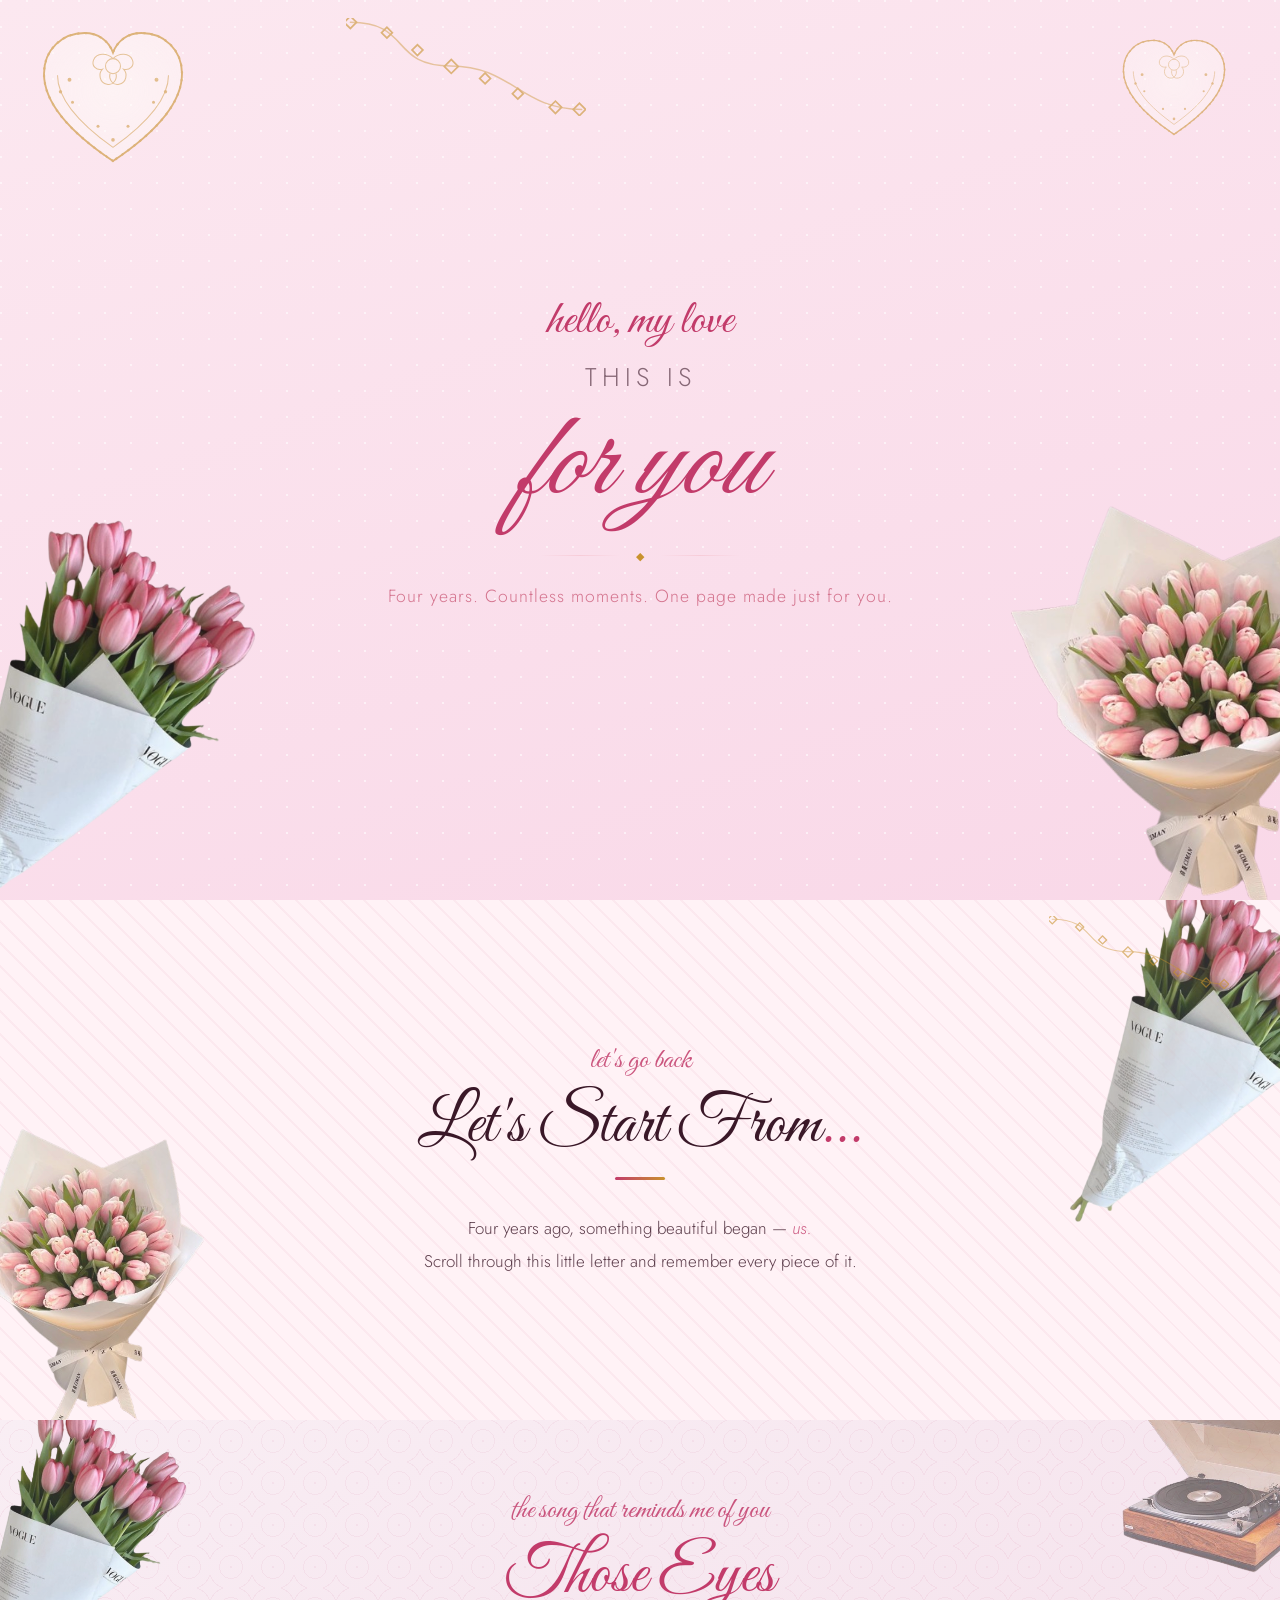
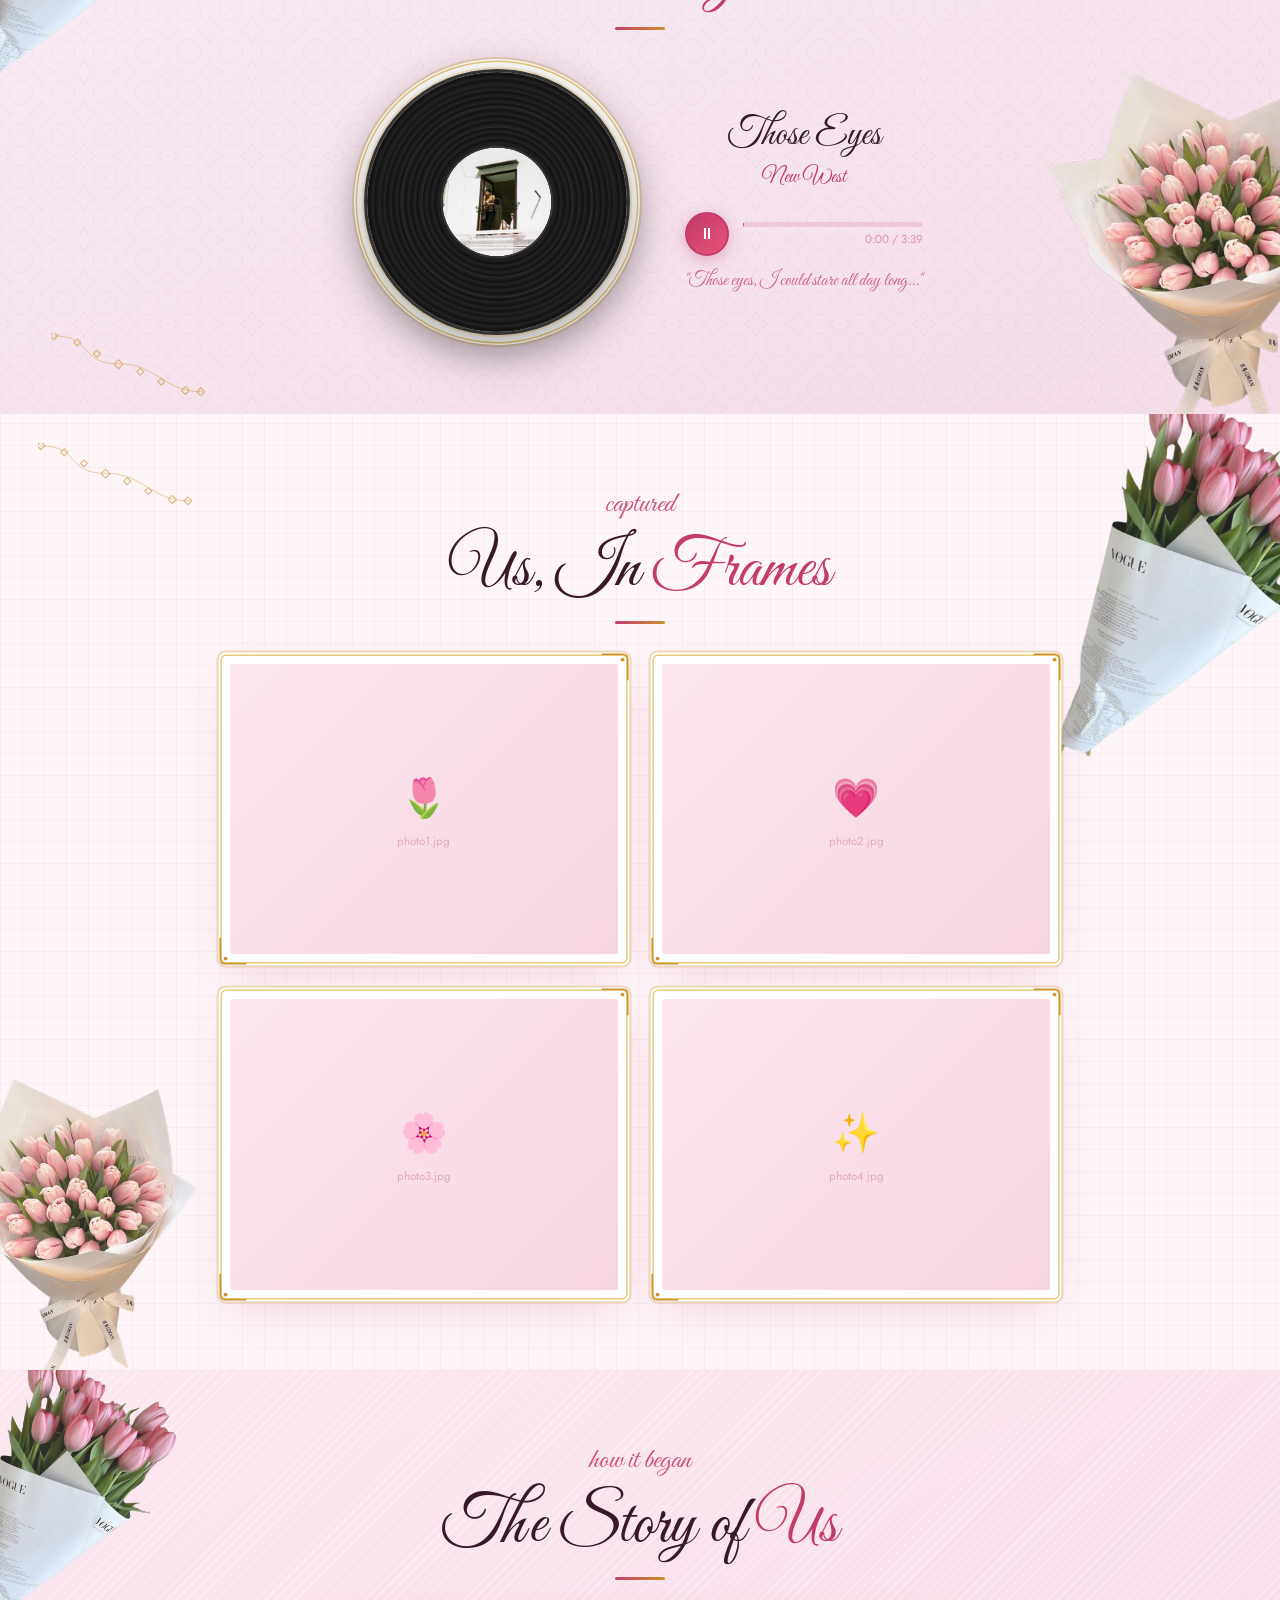
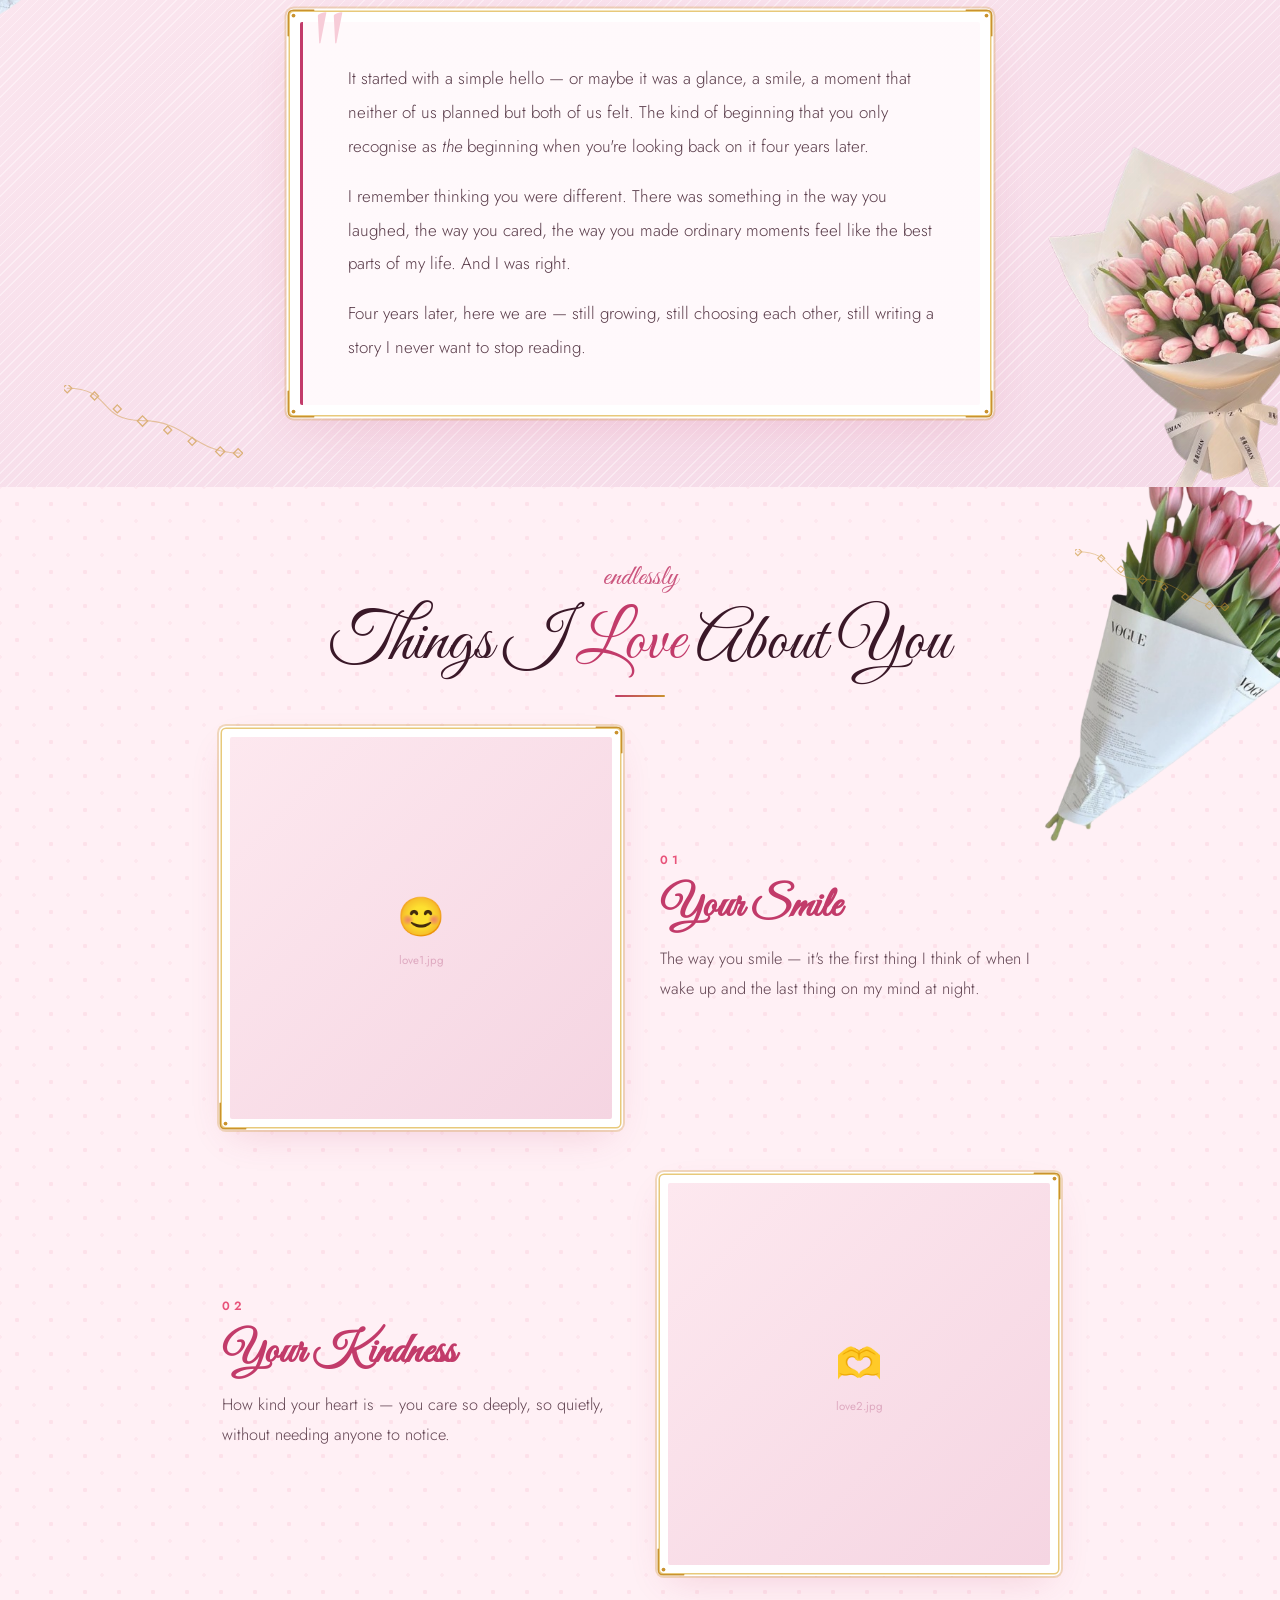
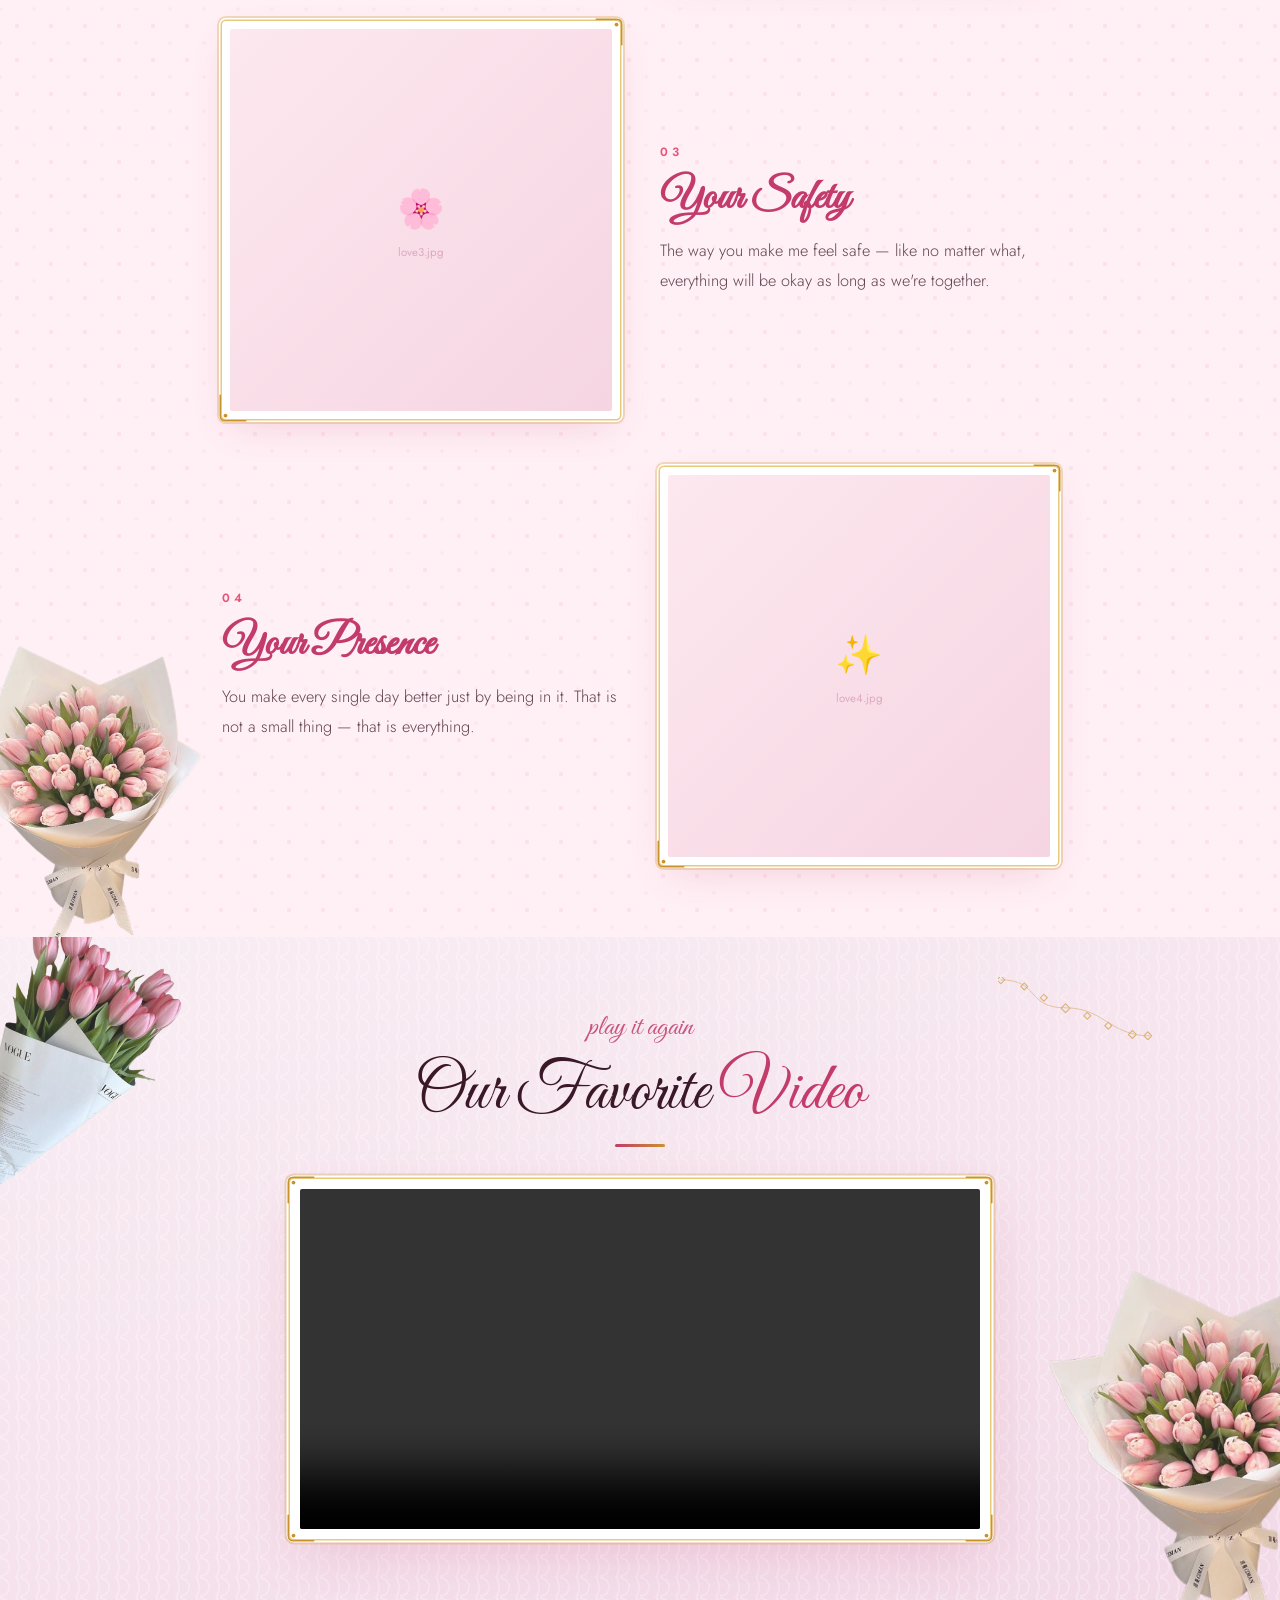
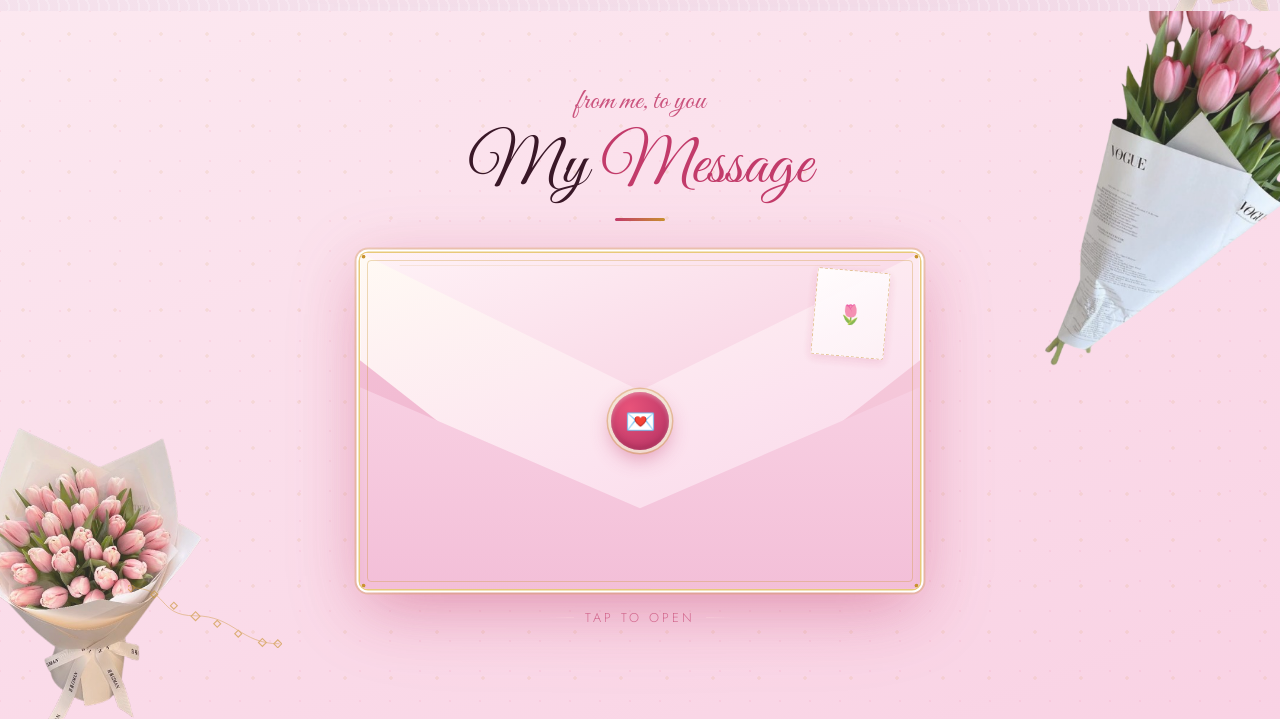
==== commit 80edcc03: "Add files via upload" ====
--- a/my_love.html
+++ b/my_love.html
@@ -244,6 +244,7 @@
             <div class="env-fold env-fold-r"></div>
             <div class="env-fold env-fold-b"></div>
             <div class="env-flap" id="envFlap"></div>
+            <div class="env-stamp">🌷</div>
             <div class="env-seal"><span>💌</span></div>
           </div>
           <p class="env-hint">
--- a/love.css
+++ b/love.css
@@ -793,7 +793,7 @@
    card edges — spacing tightens, image sizes don't. ── */
 @media (max-width:480px) {
   .sec-inner { padding: 3.4rem 1.3rem; }
-  .photo-grid { max-width: 100%; gap: 1.1rem; }
+  .photo-grid { max-width: 100%; gap: 0.9rem; }
   .love-row { gap: 0.9rem; }
   .love-img-wrap { max-width: 100%; }
   .photo-frame-wrap, .love-img-wrap { padding: 5px; }
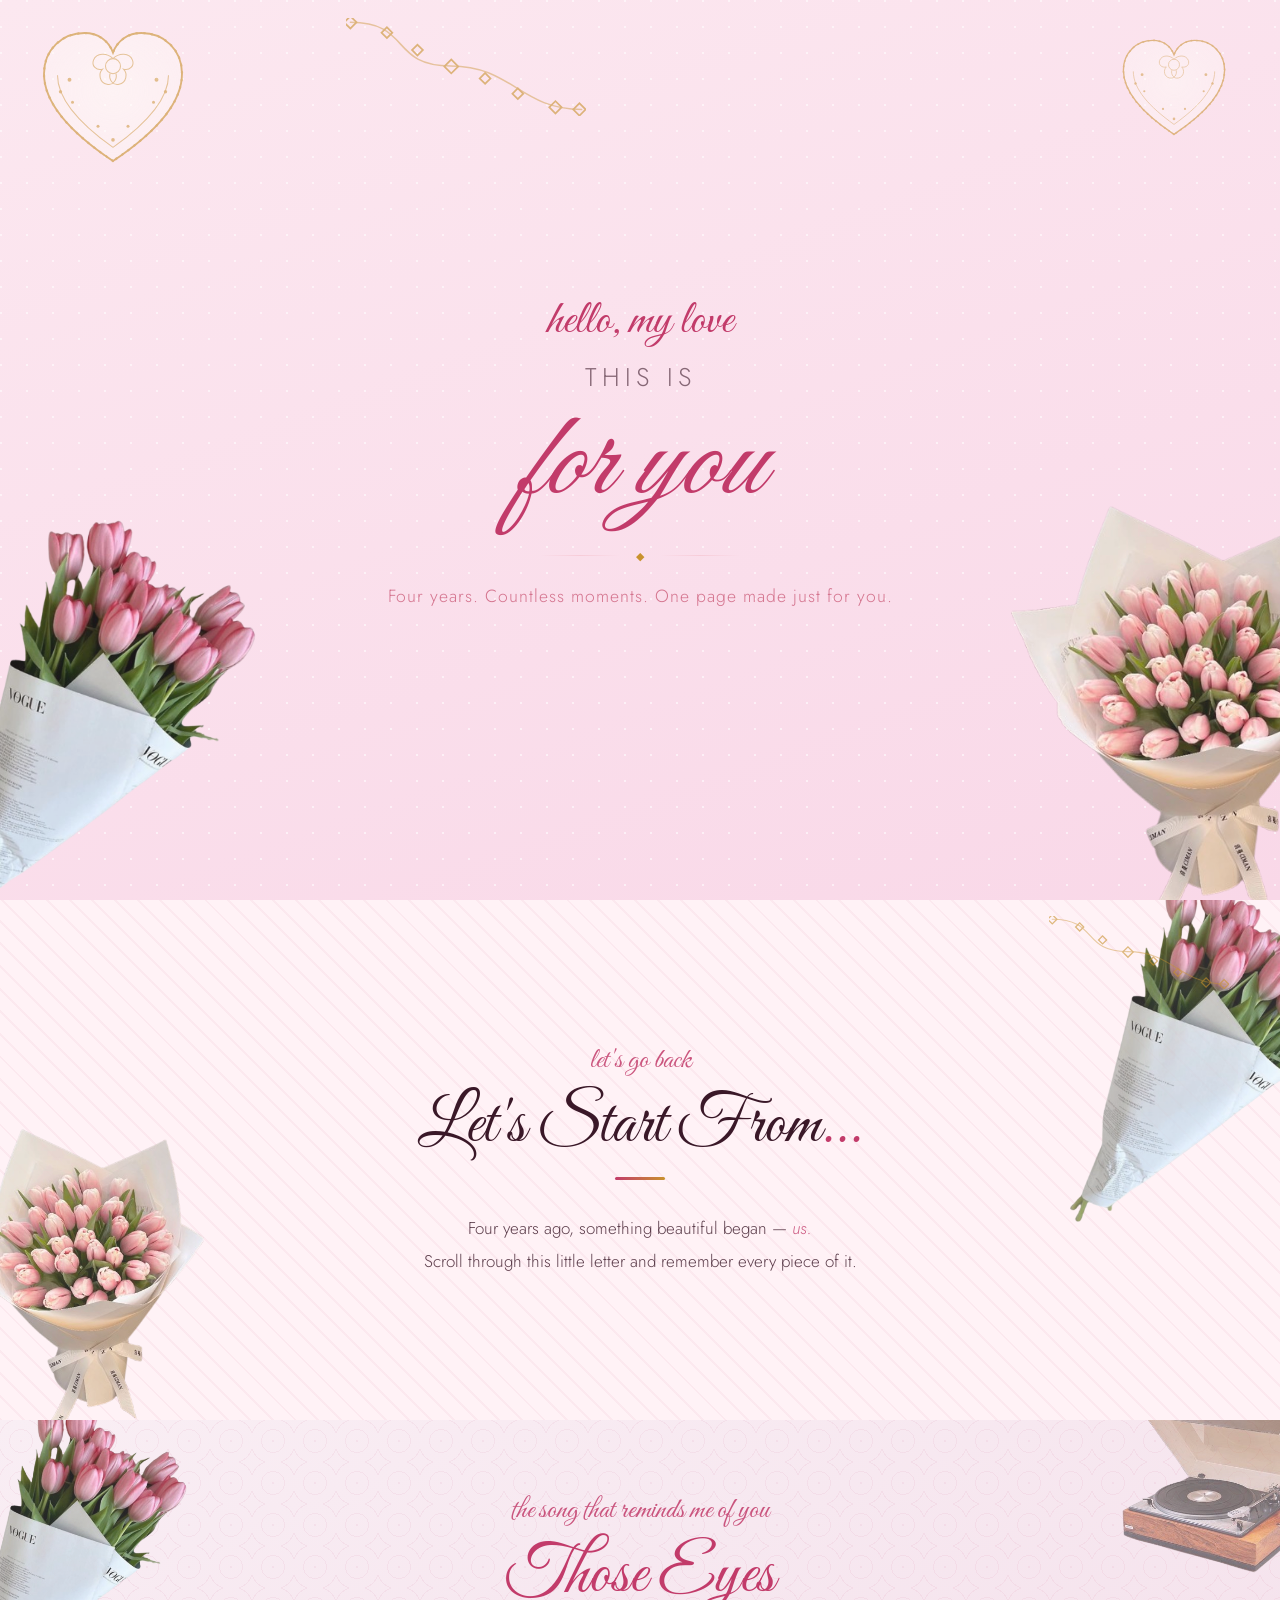
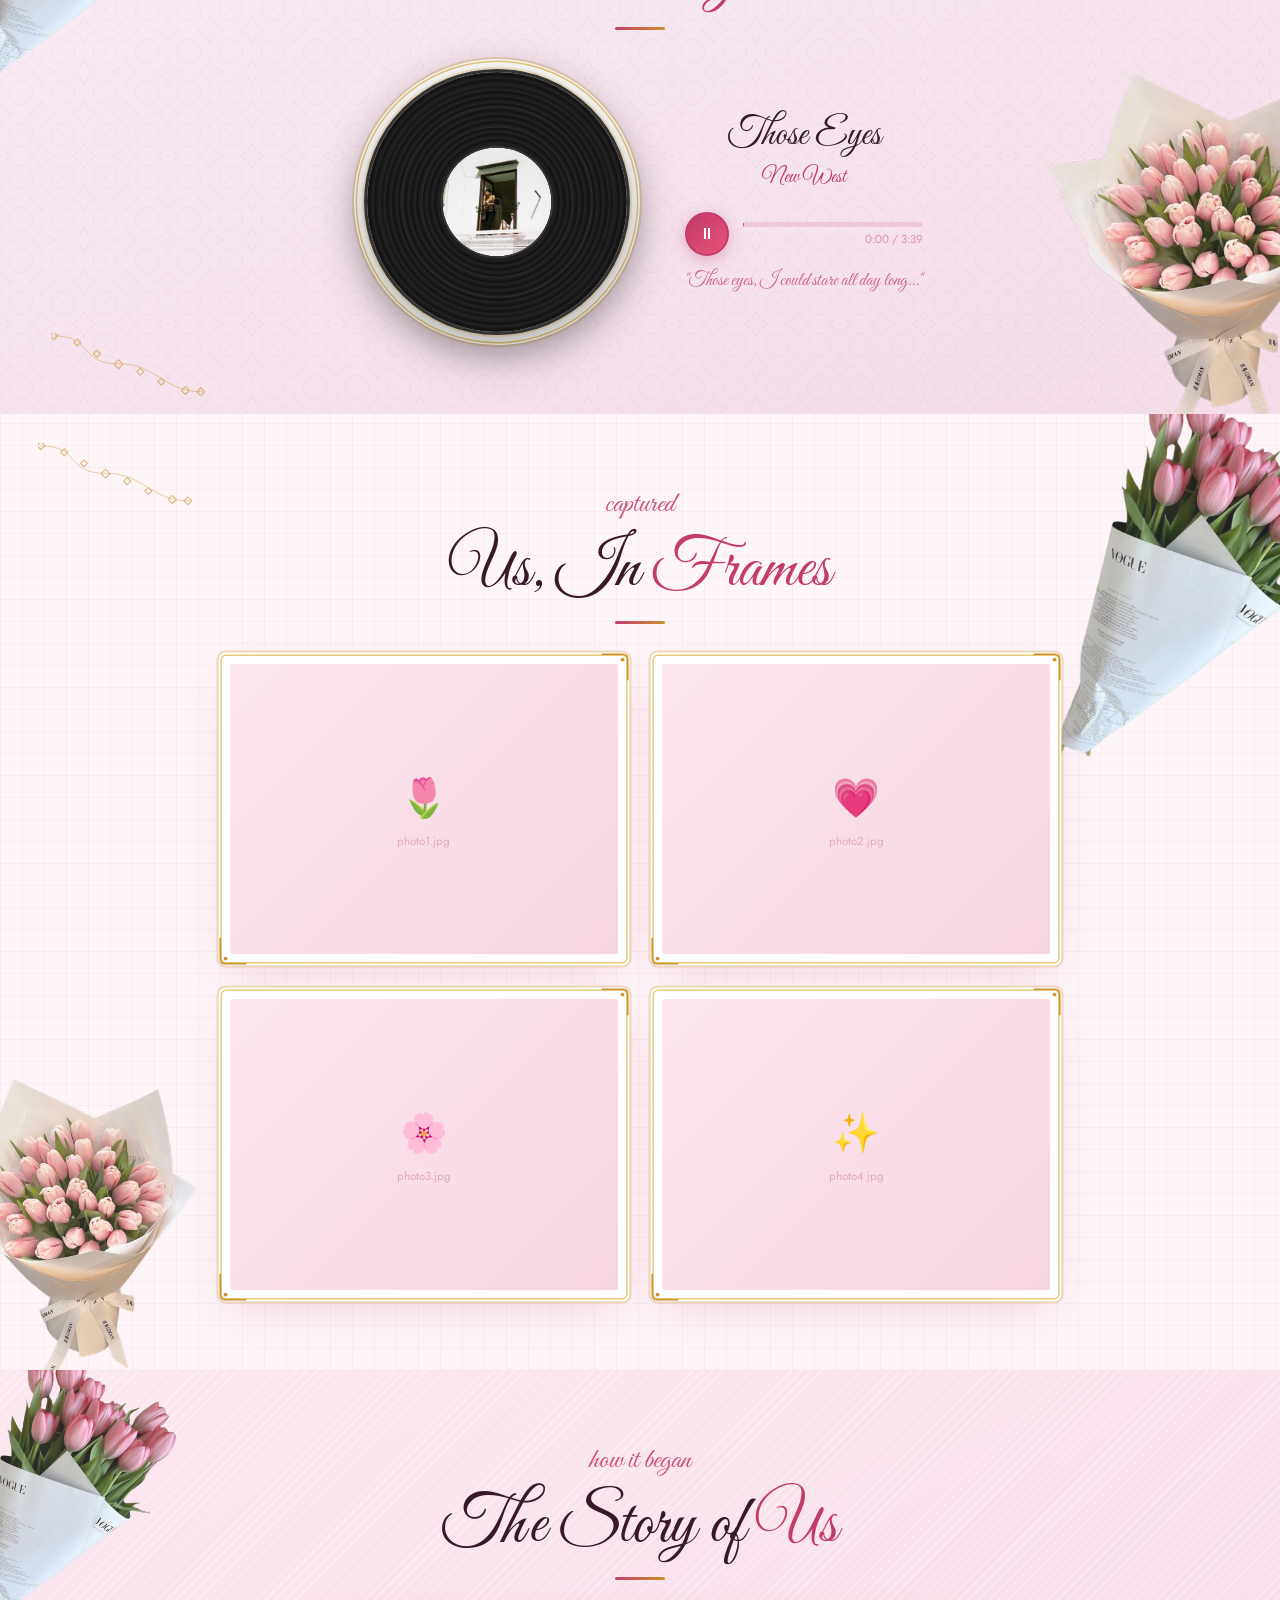
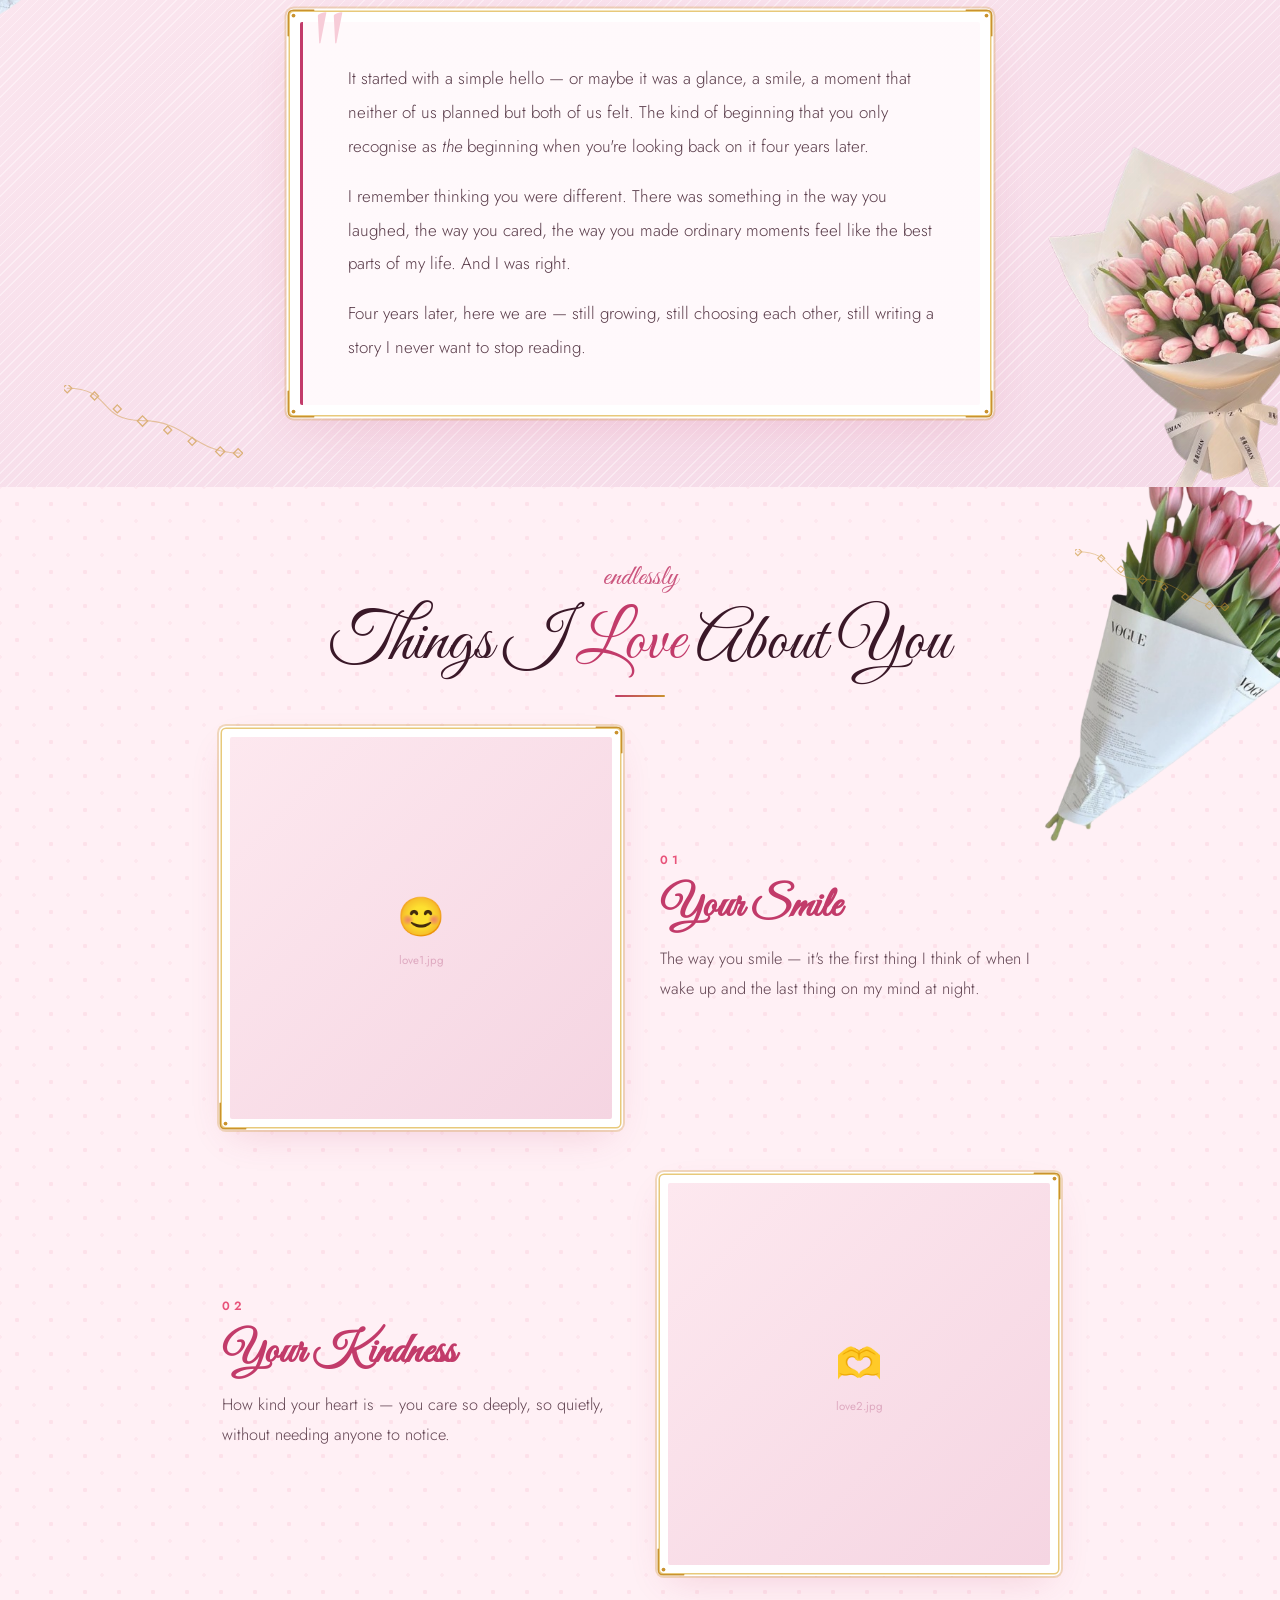
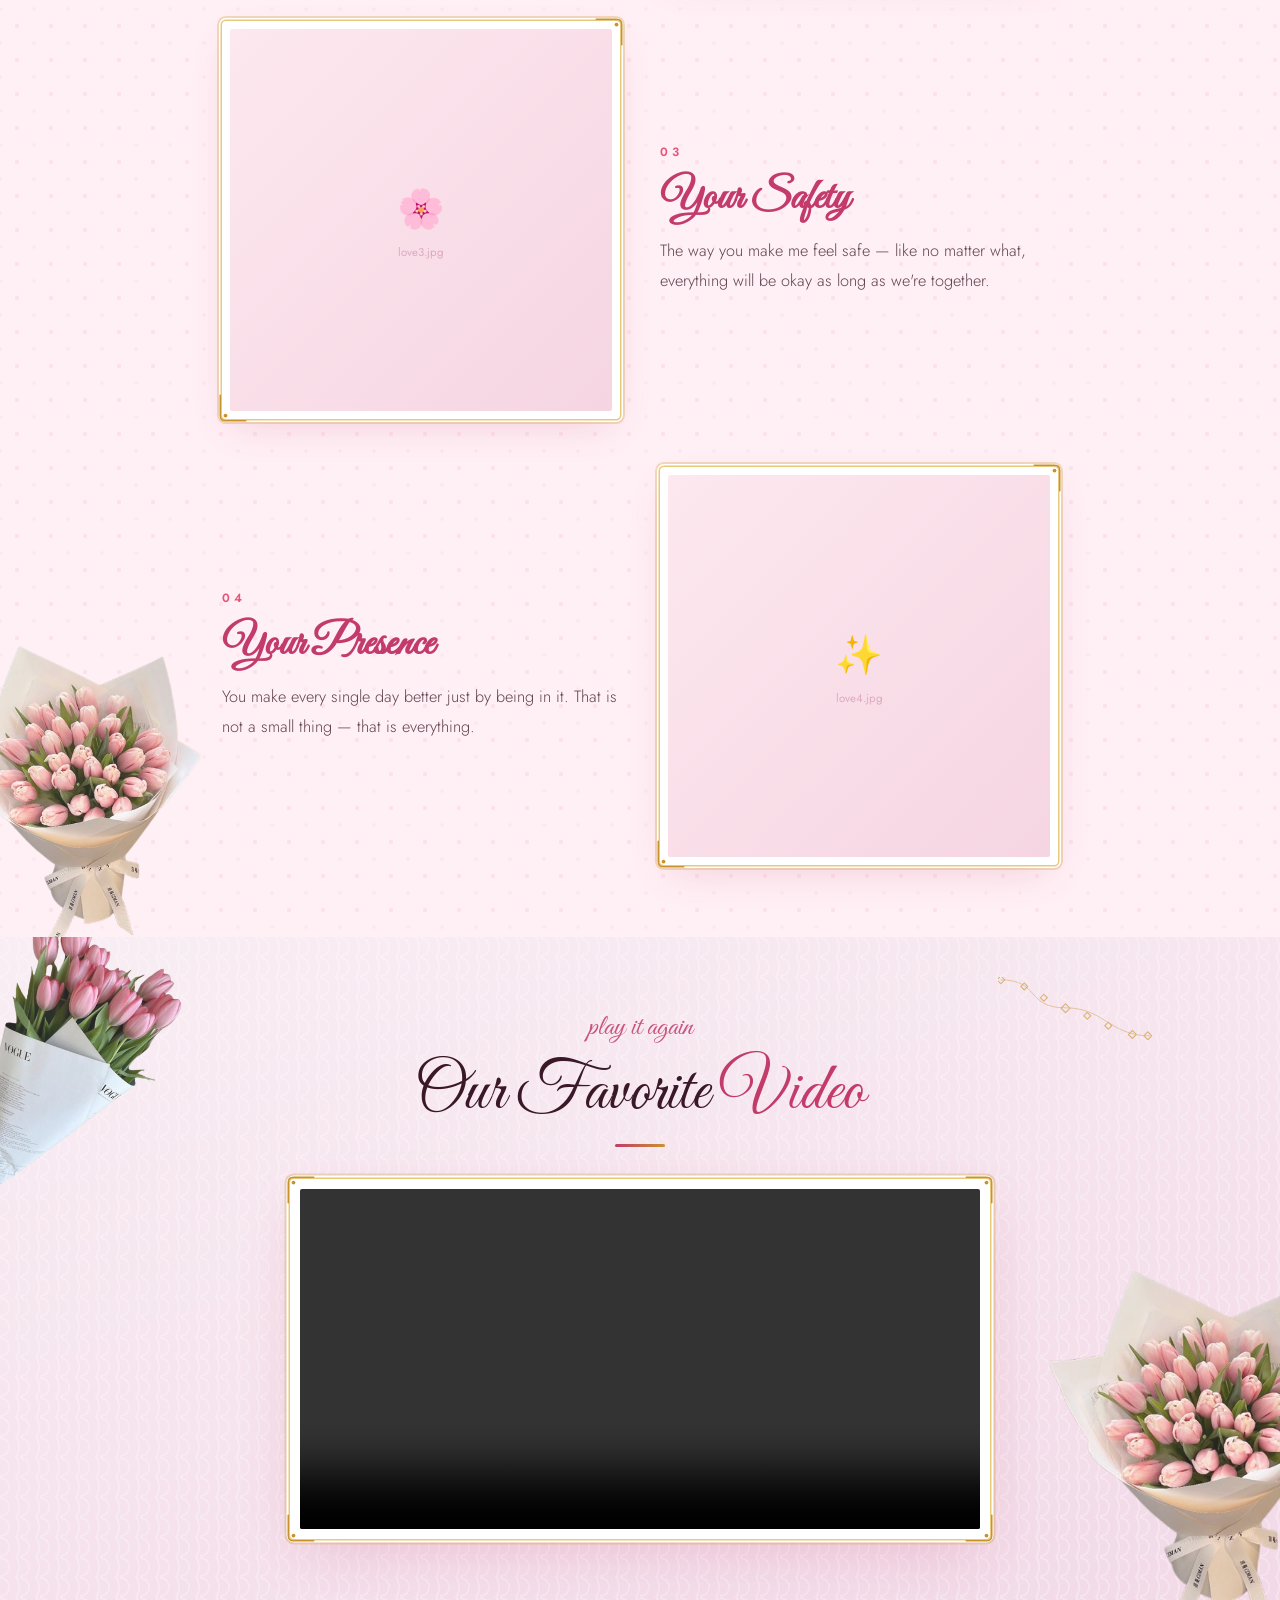
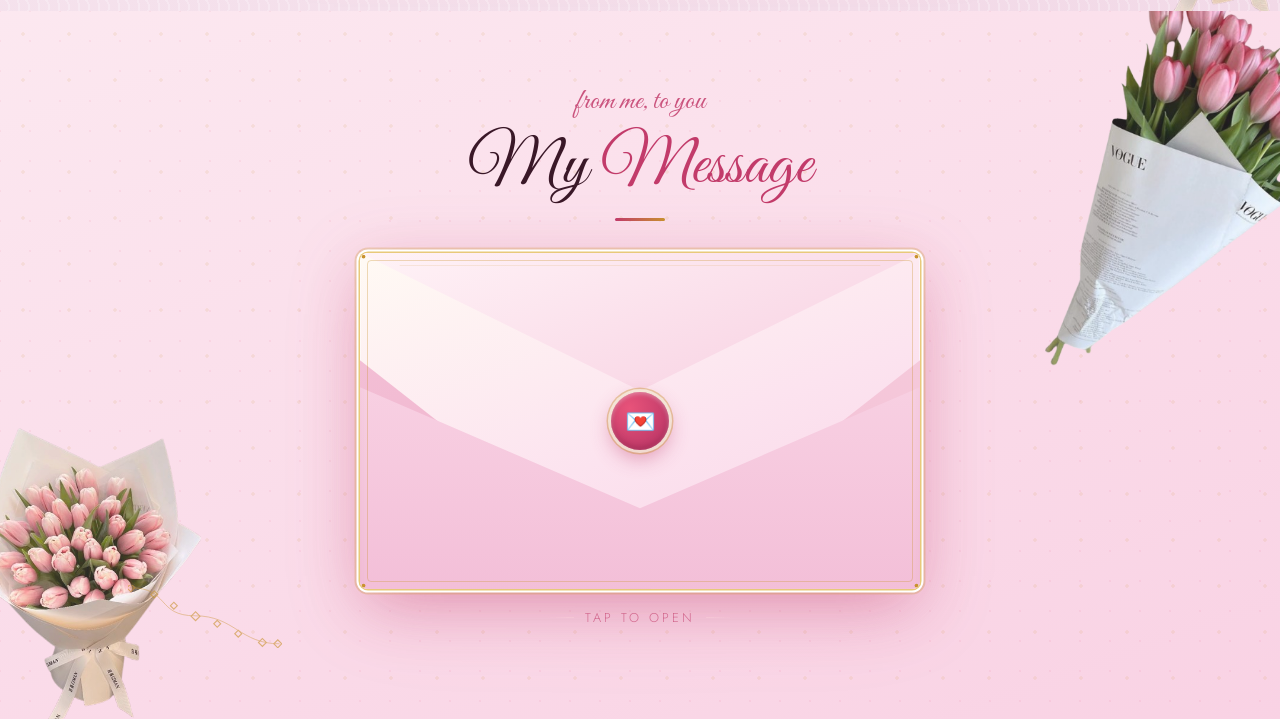
==== commit e2927db9: "Update my_love.html" ====
--- a/my_love.html
+++ b/my_love.html
@@ -244,7 +244,6 @@
             <div class="env-fold env-fold-r"></div>
             <div class="env-fold env-fold-b"></div>
             <div class="env-flap" id="envFlap"></div>
-            <div class="env-stamp">🌷</div>
             <div class="env-seal"><span>💌</span></div>
           </div>
           <p class="env-hint">
--- a/love.css
+++ b/love.css
@@ -574,21 +574,7 @@
 }
 .envelope.opened .env-flap { transform:rotateX(180deg); }
 
-/* Postage stamp, tucked in the top-right corner */
-.env-stamp {
-  position:absolute; top:5%; right:6%; z-index:3;
-  width:13%; aspect-ratio:5/6;
-  background:linear-gradient(150deg,#fff,#fdf1f6);
-  display:flex; align-items:center; justify-content:center;
-  font-size:1.2rem; color:var(--rose-deep);
-  border:1.5px dashed rgba(201,146,46,0.55);
-  border-radius:2px;
-  transform:rotate(5deg);
-  box-shadow:0 3px 10px rgba(194,59,106,0.18);
-  opacity:0.9;
-  transition:opacity 0.3s ease, transform 0.3s ease;
-}
-.envelope.opened .env-stamp { opacity:0; transform:rotate(5deg) scale(0.85); }
+.envelope.opened { opacity:0; transform:rotate(5deg) scale(0.85); }
 
 .env-seal {
   position:absolute; top:50%; left:50%; transform:translate(-50%,-50%);
@@ -793,7 +779,7 @@
    card edges — spacing tightens, image sizes don't. ── */
 @media (max-width:480px) {
   .sec-inner { padding: 3.4rem 1.3rem; }
-  .photo-grid { max-width: 100%; gap: 0.9rem; }
+  .photo-grid { max-width: 100%; gap: 1.2rem; }
   .love-row { gap: 0.9rem; }
   .love-img-wrap { max-width: 100%; }
   .photo-frame-wrap, .love-img-wrap { padding: 5px; }
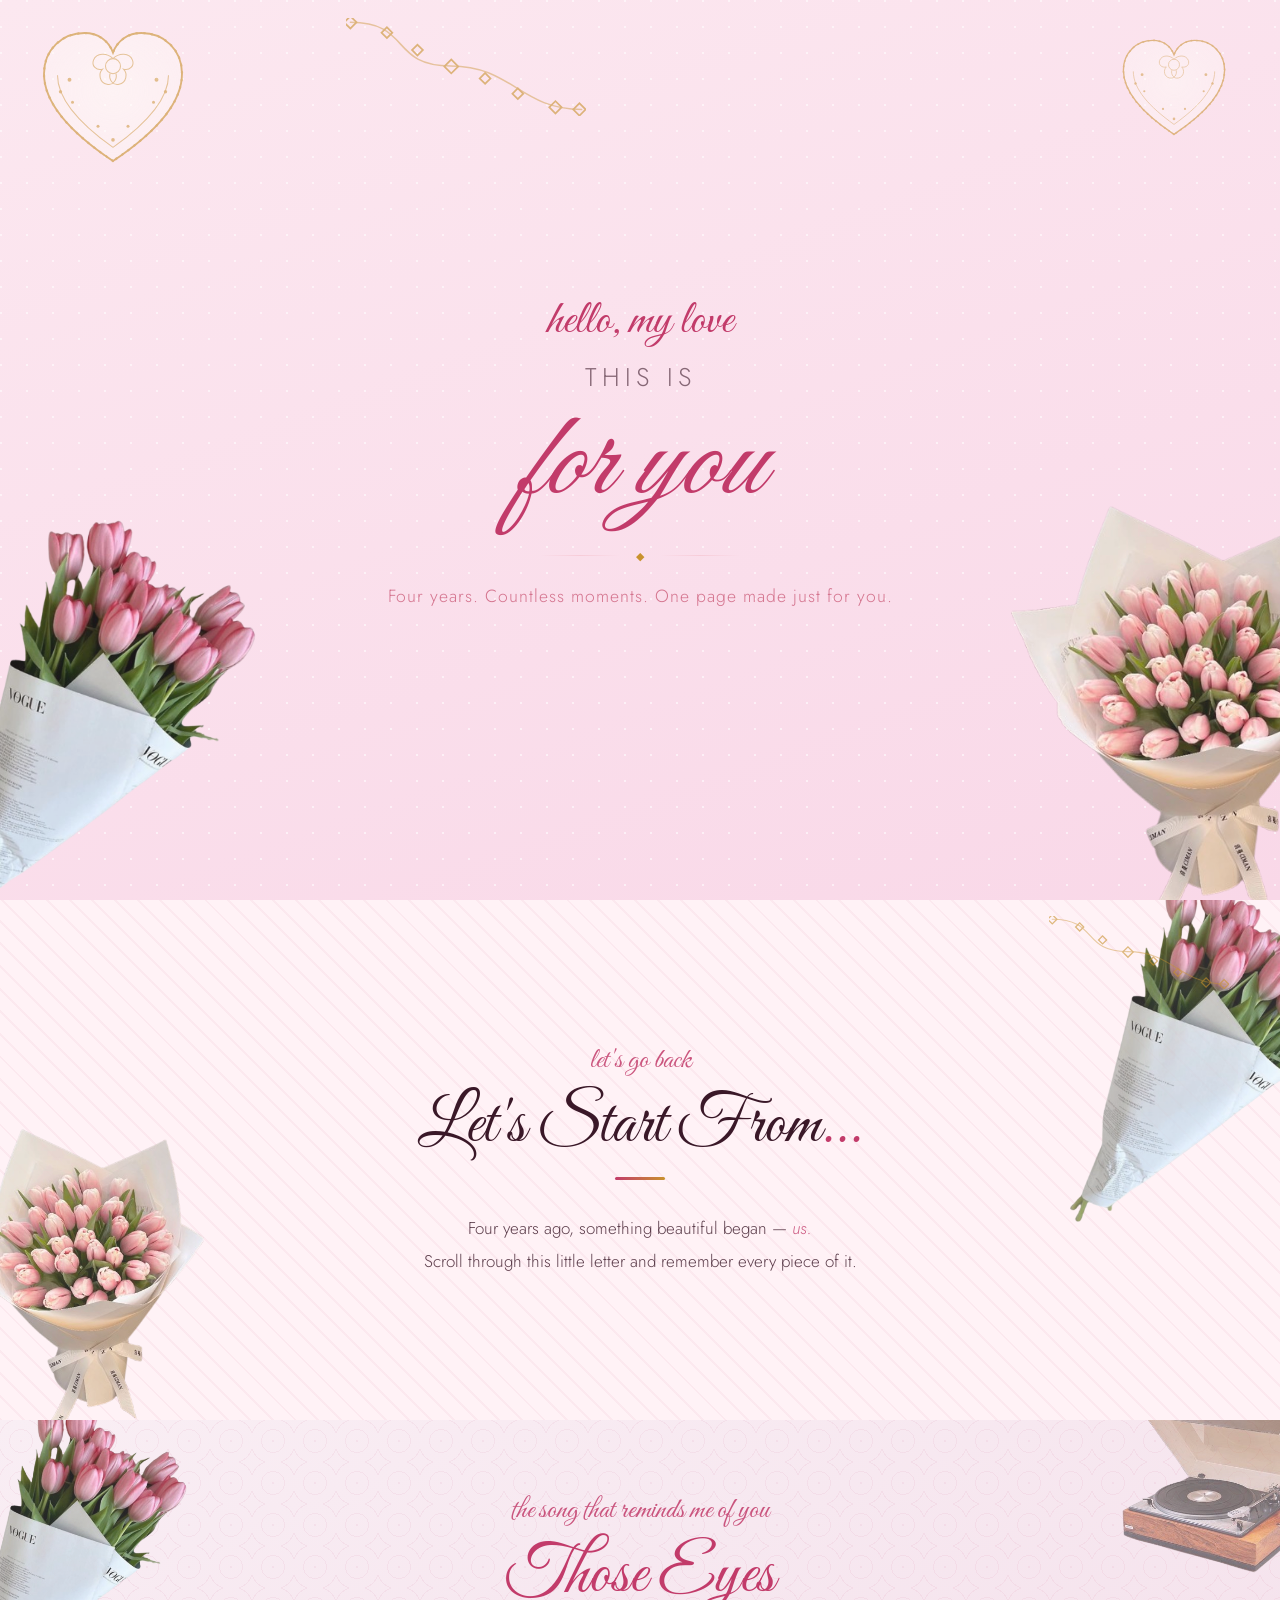
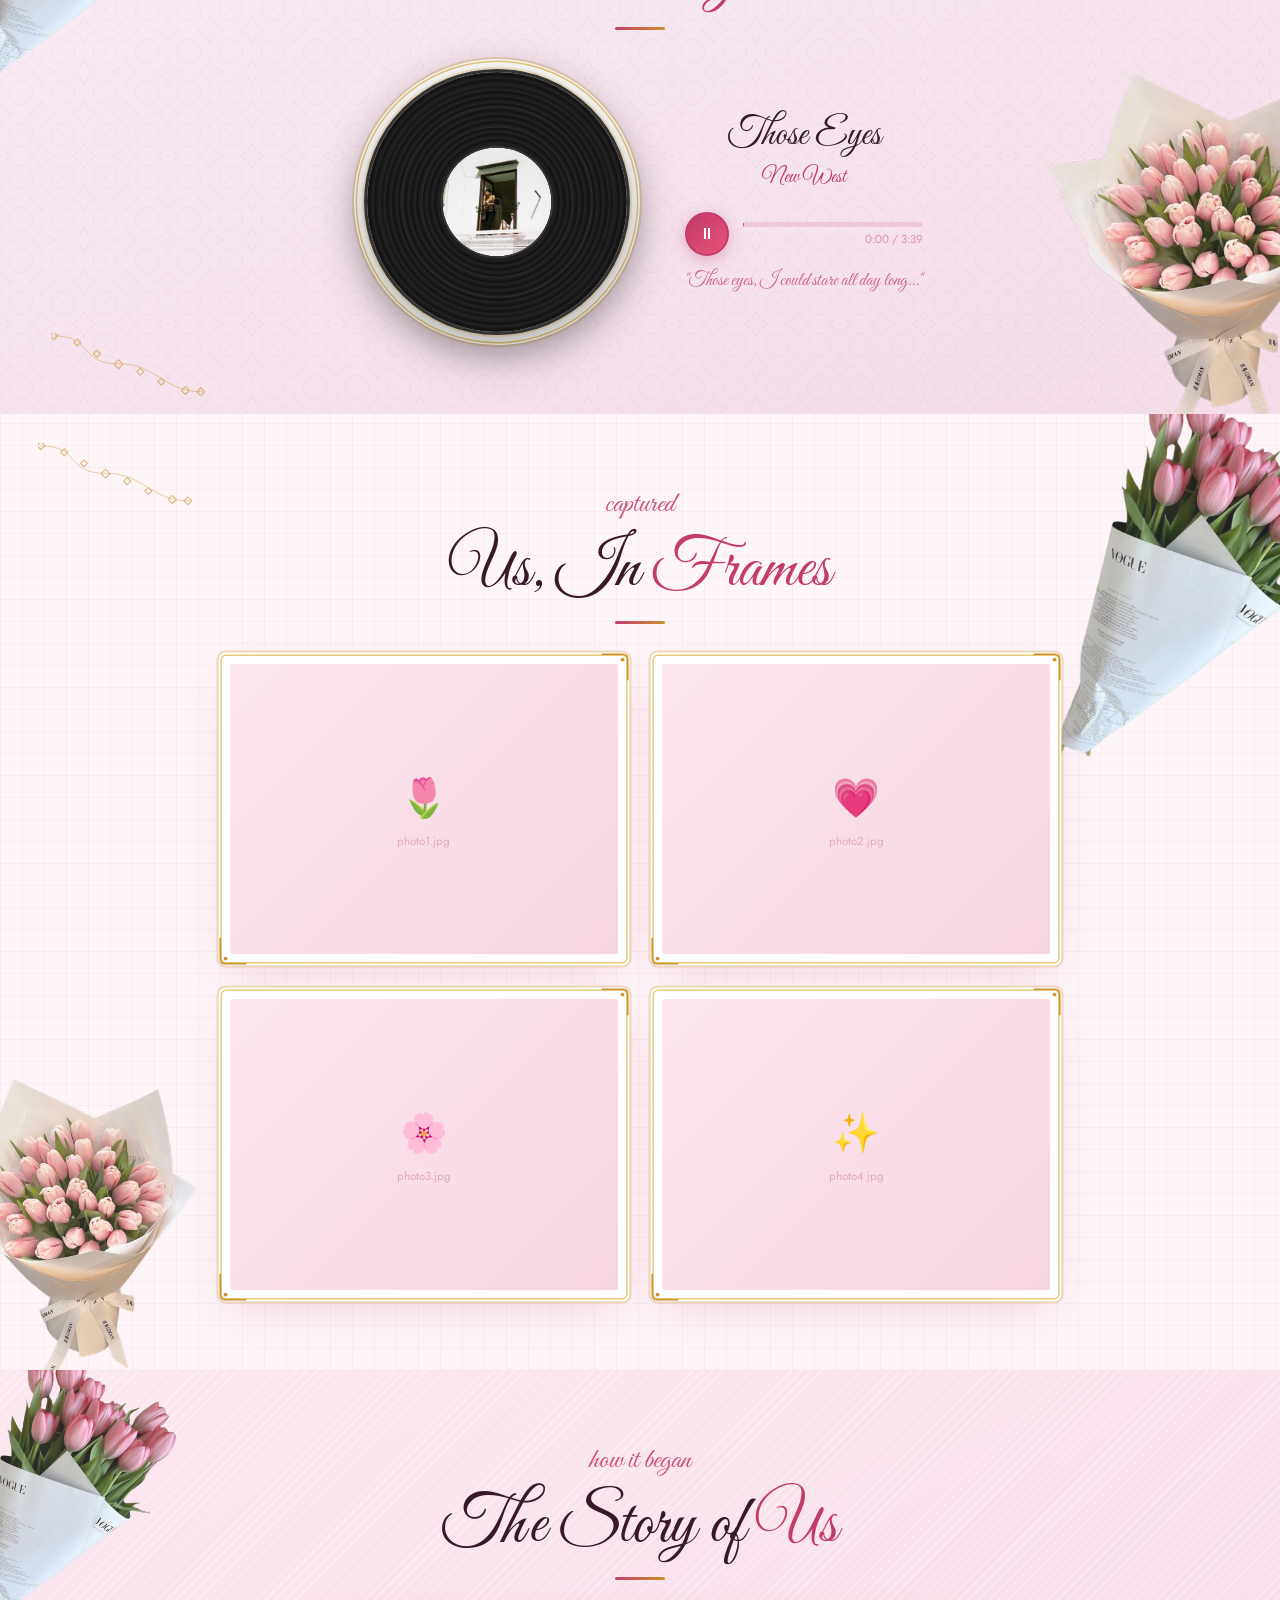
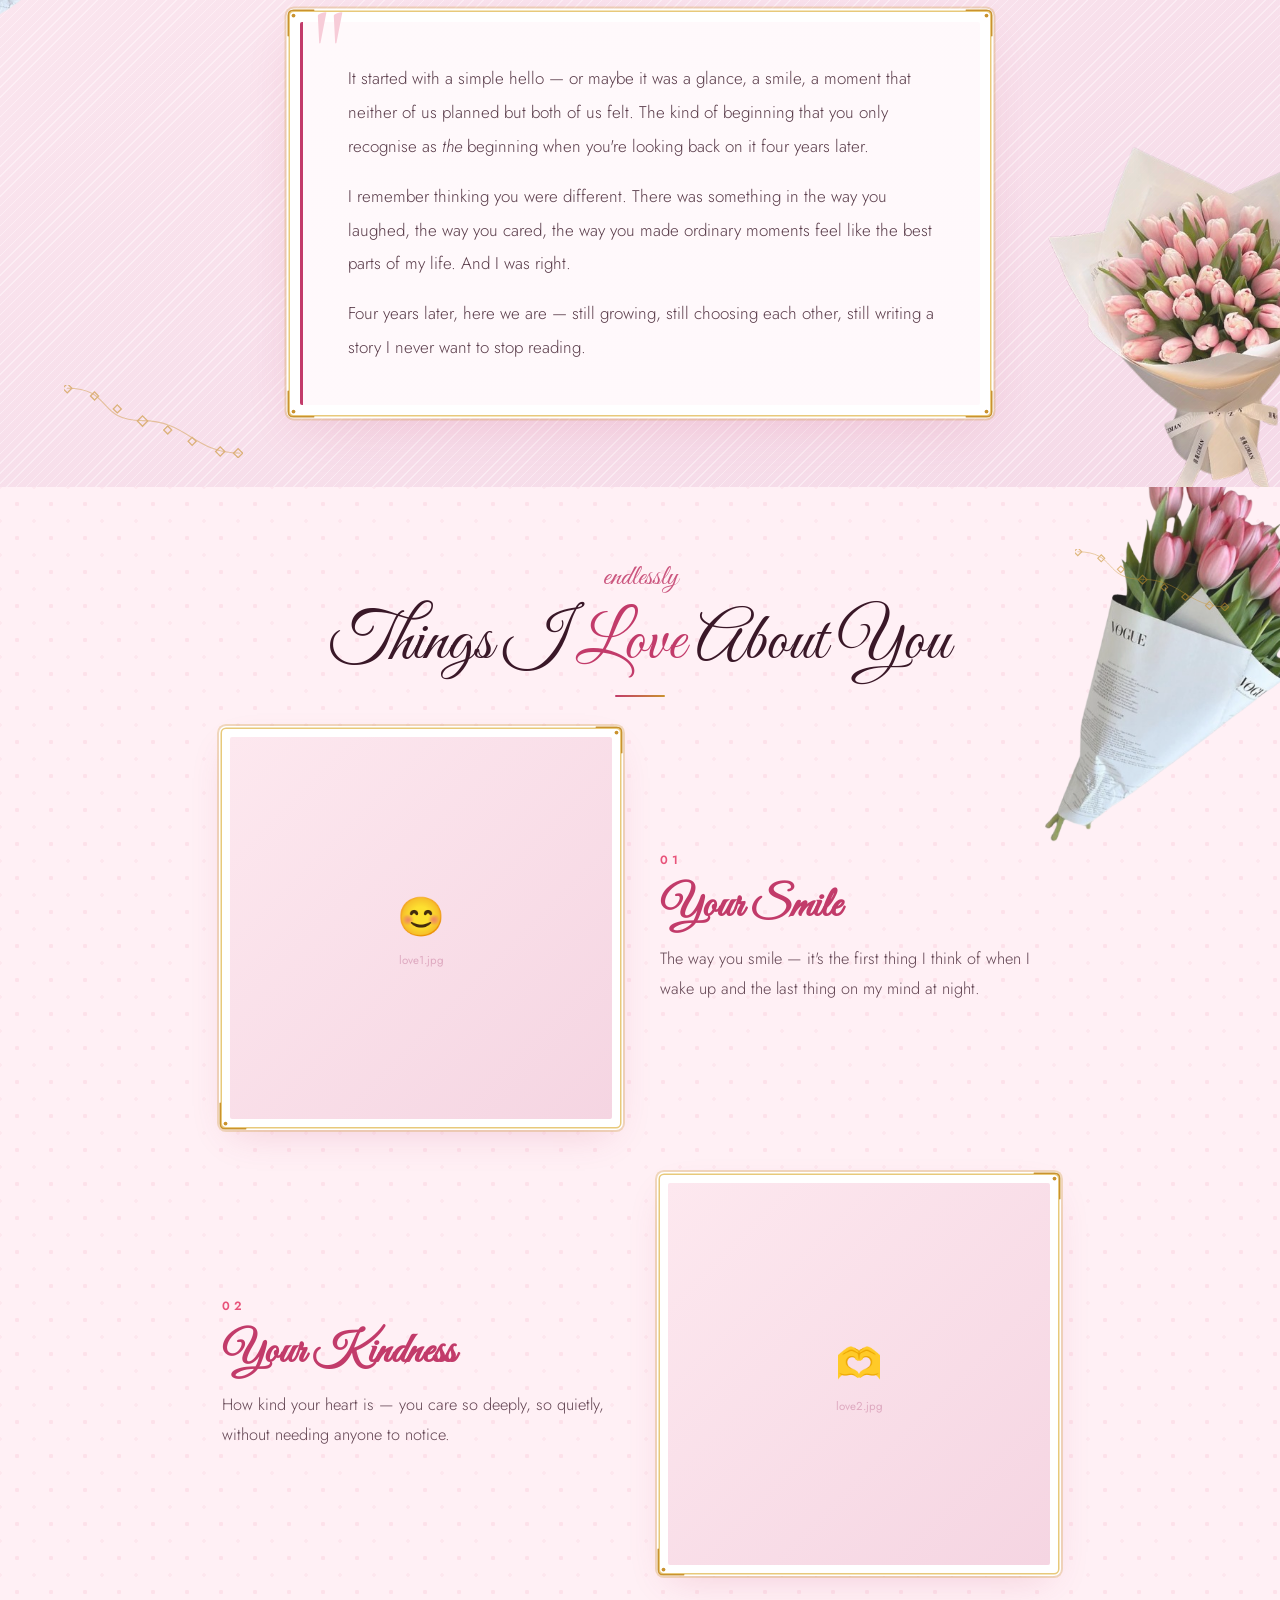
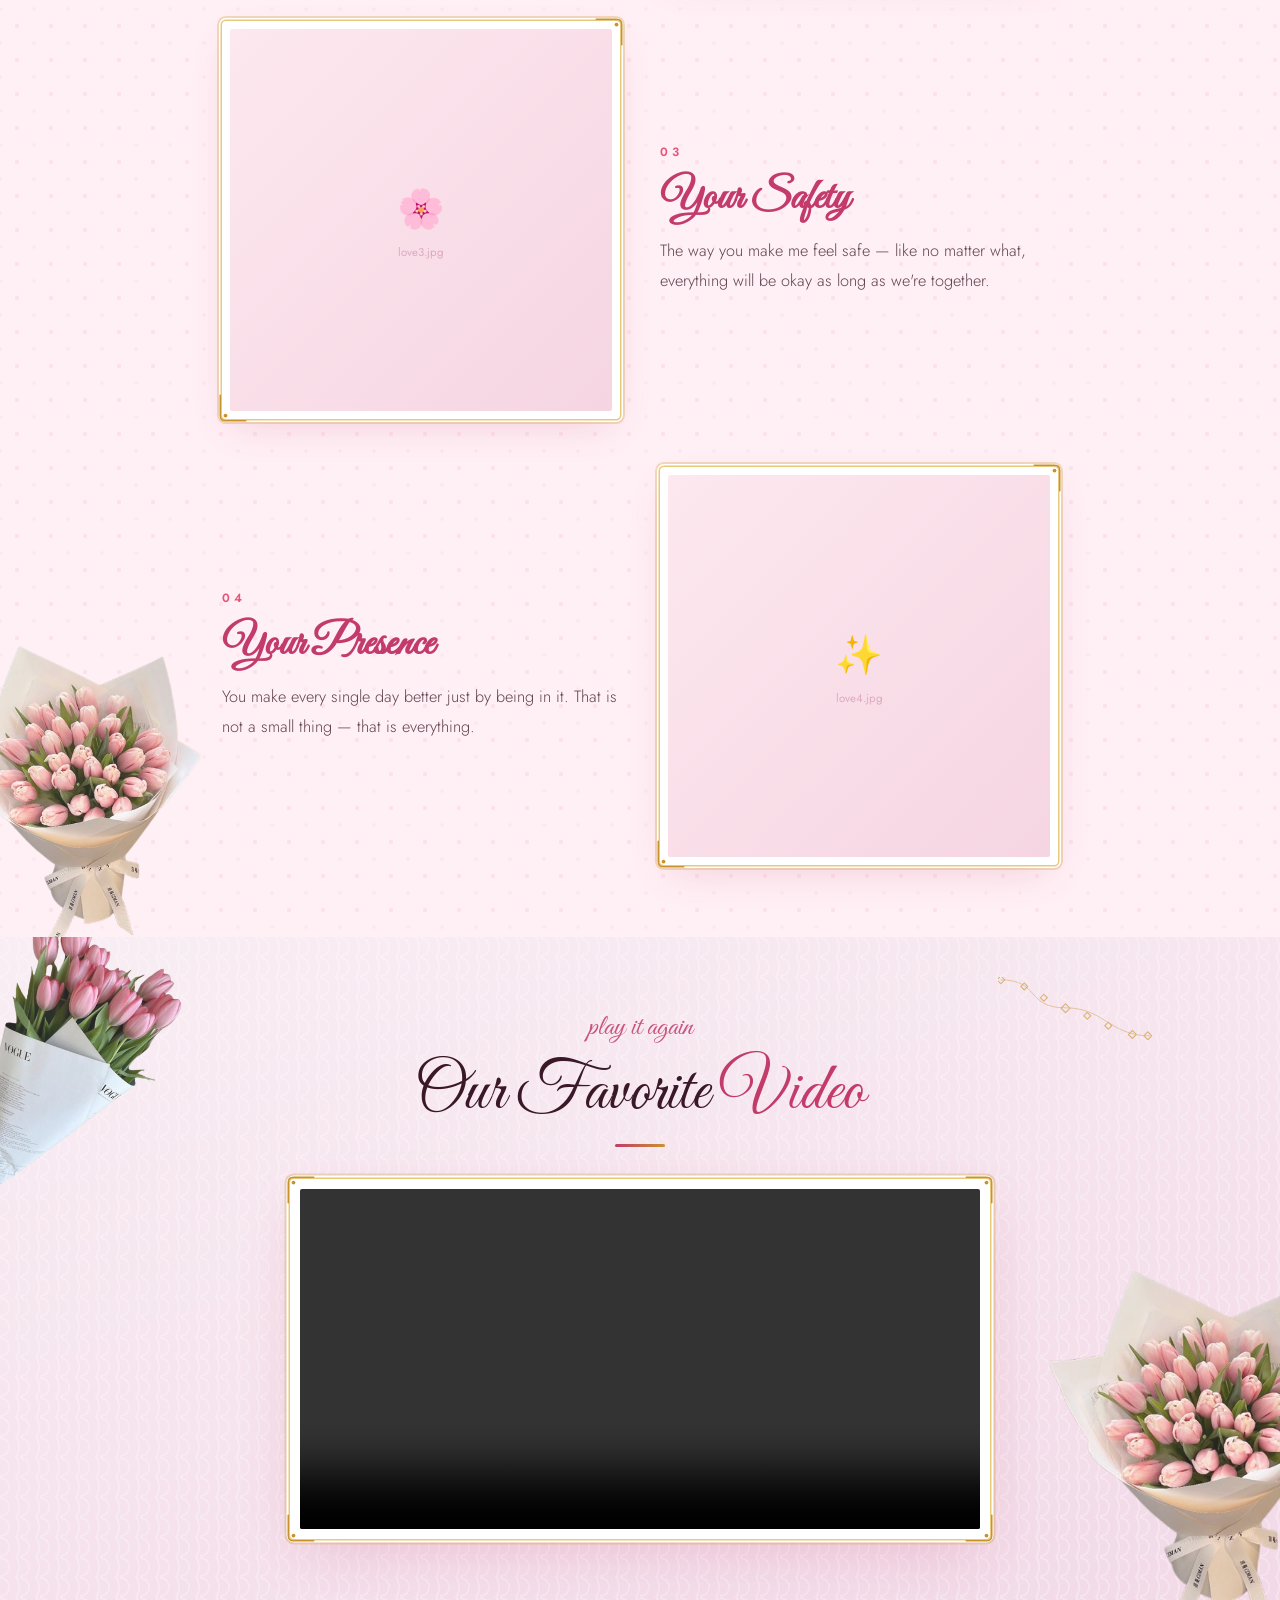
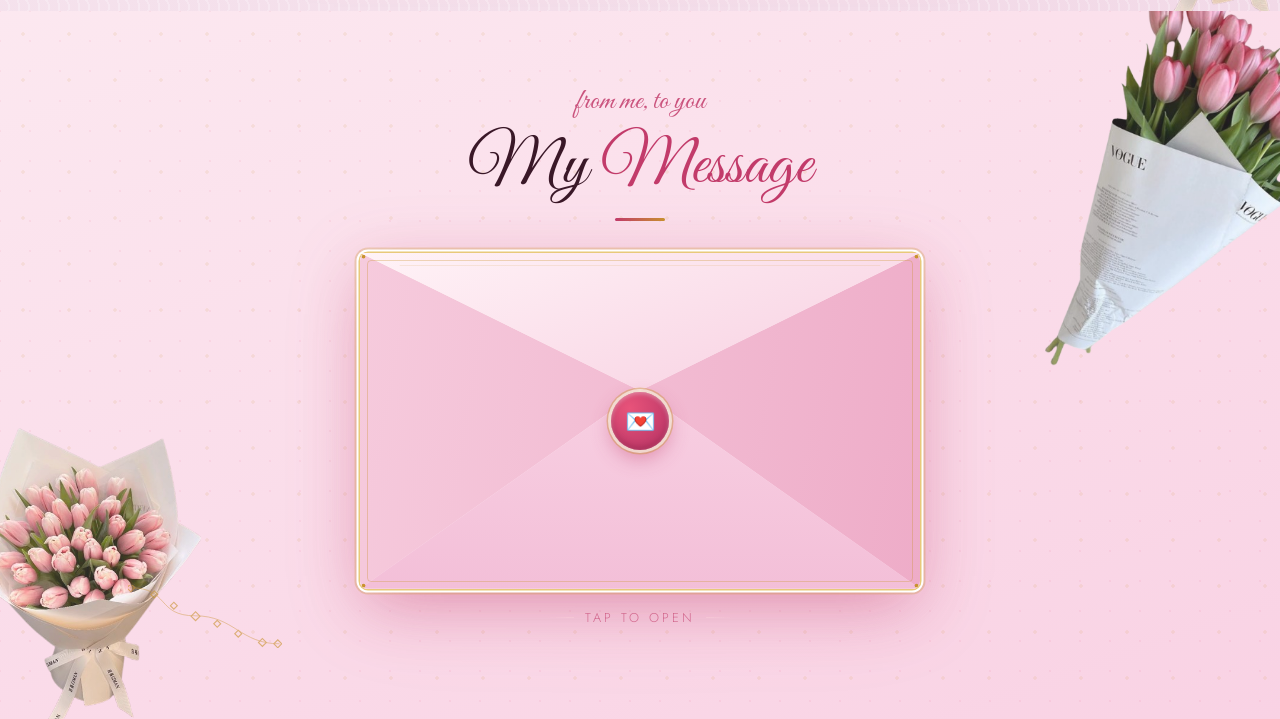
==== commit 50d76b18: "Add files via upload" ====
--- a/my_love.html
+++ b/my_love.html
@@ -238,11 +238,13 @@
       <div class="envelope-scene" id="envelopeScene">
         <div class="envelope" id="envelope" onclick="openEnvelope()">
           <div class="env-body">
-            <span class="sf-c sf-c-tl"></span><span class="sf-c sf-c-tr"></span>
-            <span class="sf-c sf-c-bl"></span><span class="sf-c sf-c-br"></span>
-            <div class="env-fold env-fold-l"></div>
-            <div class="env-fold env-fold-r"></div>
-            <div class="env-fold env-fold-b"></div>
+            <div class="env-clip">
+              <span class="sf-c sf-c-tl"></span><span class="sf-c sf-c-tr"></span>
+              <span class="sf-c sf-c-bl"></span><span class="sf-c sf-c-br"></span>
+              <div class="env-fold env-fold-l"></div>
+              <div class="env-fold env-fold-r"></div>
+              <div class="env-fold env-fold-b"></div>
+            </div>
             <div class="env-flap" id="envFlap"></div>
             <div class="env-seal"><span>💌</span></div>
           </div>
--- a/love.css
+++ b/love.css
@@ -512,14 +512,28 @@
 .envelope {
   max-width:560px; margin:0 auto;
   cursor:pointer; user-select:none;
-  transition:transform 0.35s cubic-bezier(0.34,1.2,0.64,1), filter 0.35s ease;
+  perspective: 900px;
+  transition:filter 0.5s ease;
   filter: drop-shadow(0 14px 32px rgba(194,59,106,0.2));
 }
 .envelope:hover {
   transform:scale(1.02) rotate(-0.5deg) translateY(-4px);
   filter: drop-shadow(0 20px 42px rgba(194,59,106,0.28));
 }
-.envelope.opened:hover { transform:none; }
+/* A theatrical, springy pop — the whole envelope lifts, overshoots,
+   and settles — so opening reads as a clear, unmissable event rather
+   than a subtle flap flip. Runs once via animation (not a transition)
+   so the overshoot/settle motion is guaranteed to play in full. */
+@keyframes envelopePop {
+  0%   { transform:scale(1)     translateY(0)    rotate(0deg); }
+  35%  { transform:scale(1.07)  translateY(-16px) rotate(-1.4deg); }
+  60%  { transform:scale(1.015) translateY(-6px)  rotate(0.6deg); }
+  100% { transform:scale(1.035) translateY(-10px) rotate(0deg); }
+}
+.envelope.opened {
+  animation: envelopePop 0.7s cubic-bezier(0.34,1.56,0.64,1) forwards;
+  filter: drop-shadow(0 26px 48px rgba(194,59,106,0.32));
+}
 
 .env-body {
   position:relative; width:100%;
@@ -532,7 +546,13 @@
     0 0 0 5.5px rgba(201,146,46,0.28),
     inset 0 0 0 1px rgba(255,255,255,0.5),
     0 24px 60px -16px rgba(194,59,106,0.34);
-  overflow:hidden;
+}
+/* Everything that must stay confined to the envelope's rounded silhouette
+   (corner accents, back-folds) is clipped here — kept deliberately
+   separate from .env-body so the flap (a sibling, below) is free to
+   swing open in full 3D without being cut off by this clip. */
+.env-clip {
+  position:absolute; inset:0; overflow:hidden; border-radius:8px;
 }
 /* Thin gold trim tracing the inner edge, echoing the picture-frame corners */
 .env-body::after {
@@ -540,28 +560,34 @@
   border:1px solid rgba(201,146,46,0.32); border-radius:4px;
 }
 /* Envelope back — the folds sit here, drawn with clip-path so
-   they scale proportionally with the envelope at any width. */
+   they scale proportionally with the envelope at any width.
+   All four seams (this trio + the .env-flap on top) are triangles
+   that share one full edge of the envelope as their base and meet
+   at the SAME center point (50%, 41.04% — matching the flap's own
+   tip, 76% down its 54%-tall box) so the closed envelope reads as
+   one continuous seamed shape with no gaps or color breaks. */
 .env-fold { position:absolute; inset:0; }
 .env-fold-l {
-  clip-path: polygon(0 100%, 0 32%, 52% 100%);
-  background:linear-gradient(155deg,#f4c3d8,#eda9c6);
+  clip-path: polygon(0 0, 0 100%, 50% 41.04%);
+  background:linear-gradient(100deg,#f6cbdd,#eeacc8);
 }
 .env-fold-r {
-  clip-path: polygon(100% 100%, 100% 32%, 48% 100%);
-  background:linear-gradient(205deg,#f7cede,#efb2cc);
+  clip-path: polygon(100% 0, 100% 100%, 50% 41.04%);
+  background:linear-gradient(100deg,#f6cbdd,#eeacc8);
 }
 .env-fold-b {
-  clip-path: polygon(0 100%, 100% 100%, 100% 40%, 50% 76%, 0 40%);
+  clip-path: polygon(0 100%, 100% 100%, 50% 41.04%);
   background:linear-gradient(180deg,#fbdbe9,#f3bfd8);
   box-shadow: inset 0 10px 18px -12px rgba(140,40,80,0.3);
 }
-/* Envelope flap (triangle top) */
+/* Envelope flap (triangle top) — a sibling of .env-clip, not a child,
+   so its 3D swing is never cut off by the rounded-corner clip. */
 .env-flap {
   position:absolute; top:0; left:0; right:0; height:54%;
   background:linear-gradient(160deg,#fff3f7,#f6c9dd);
   clip-path:polygon(0 0, 100% 0, 50% 76%);
   transform-origin:top center;
-  transition:transform 0.65s cubic-bezier(0.4,0,0.2,1);
+  transform-style:preserve-3d;
   box-shadow: inset 0 -1px 0 rgba(194,59,106,0.1);
   z-index:2;
 }
@@ -572,9 +598,19 @@
   clip-path:polygon(0 0, 100% 0, 50.5% 88%);
   pointer-events:none;
 }
-.envelope.opened .env-flap { transform:rotateX(180deg); }
-
-.envelope.opened { opacity:0; transform:rotate(5deg) scale(0.85); }
+/* The flap's own swing: a bigger, springier overshoot (past vertical,
+   past flat, then a slight settle-back) so the fold is unmistakably
+   visible rather than a quick, subtle flip. */
+@keyframes flapOpen {
+  0%   { transform:rotateX(0deg); }
+  55%  { transform:rotateX(222deg); }
+  100% { transform:rotateX(198deg); }
+}
+.envelope.opened .env-flap {
+  animation: flapOpen 0.85s cubic-bezier(0.34,1.56,0.64,1) forwards;
+}
+
+
 
 .env-seal {
   position:absolute; top:50%; left:50%; transform:translate(-50%,-50%);
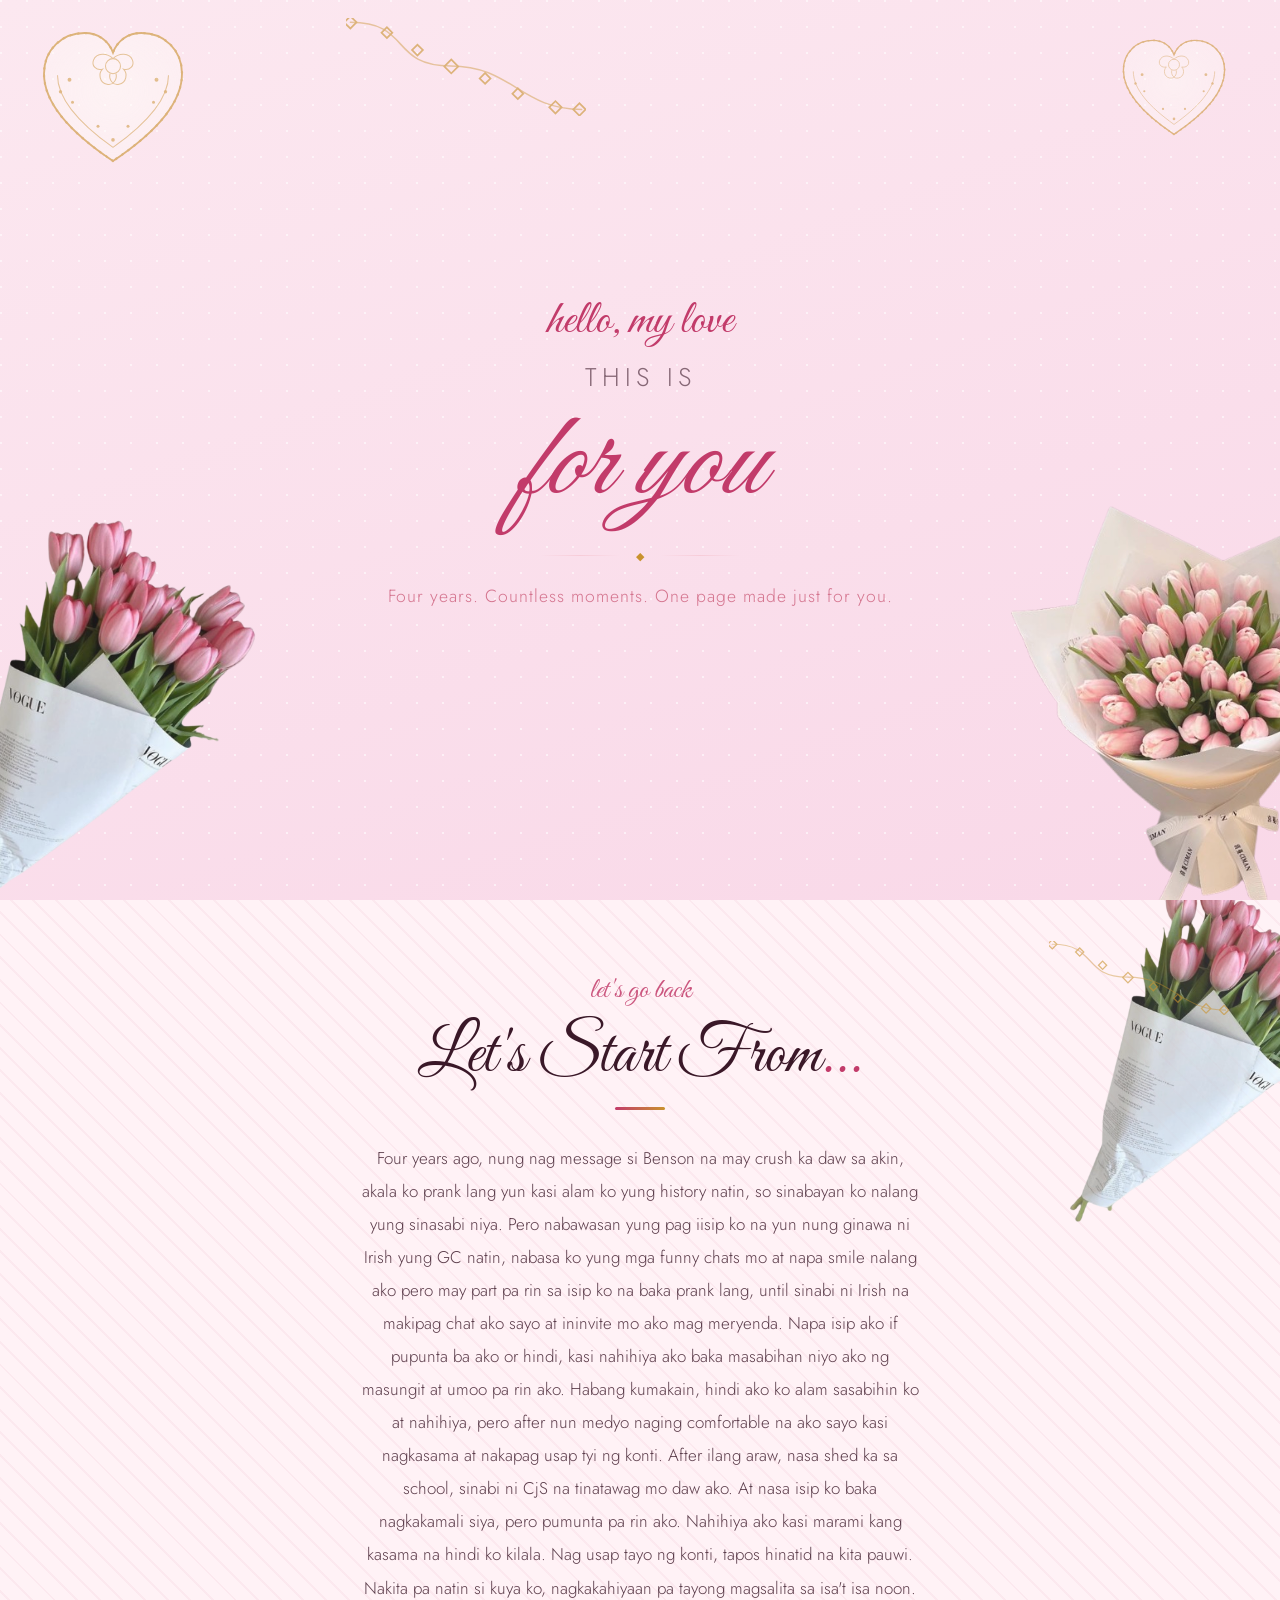
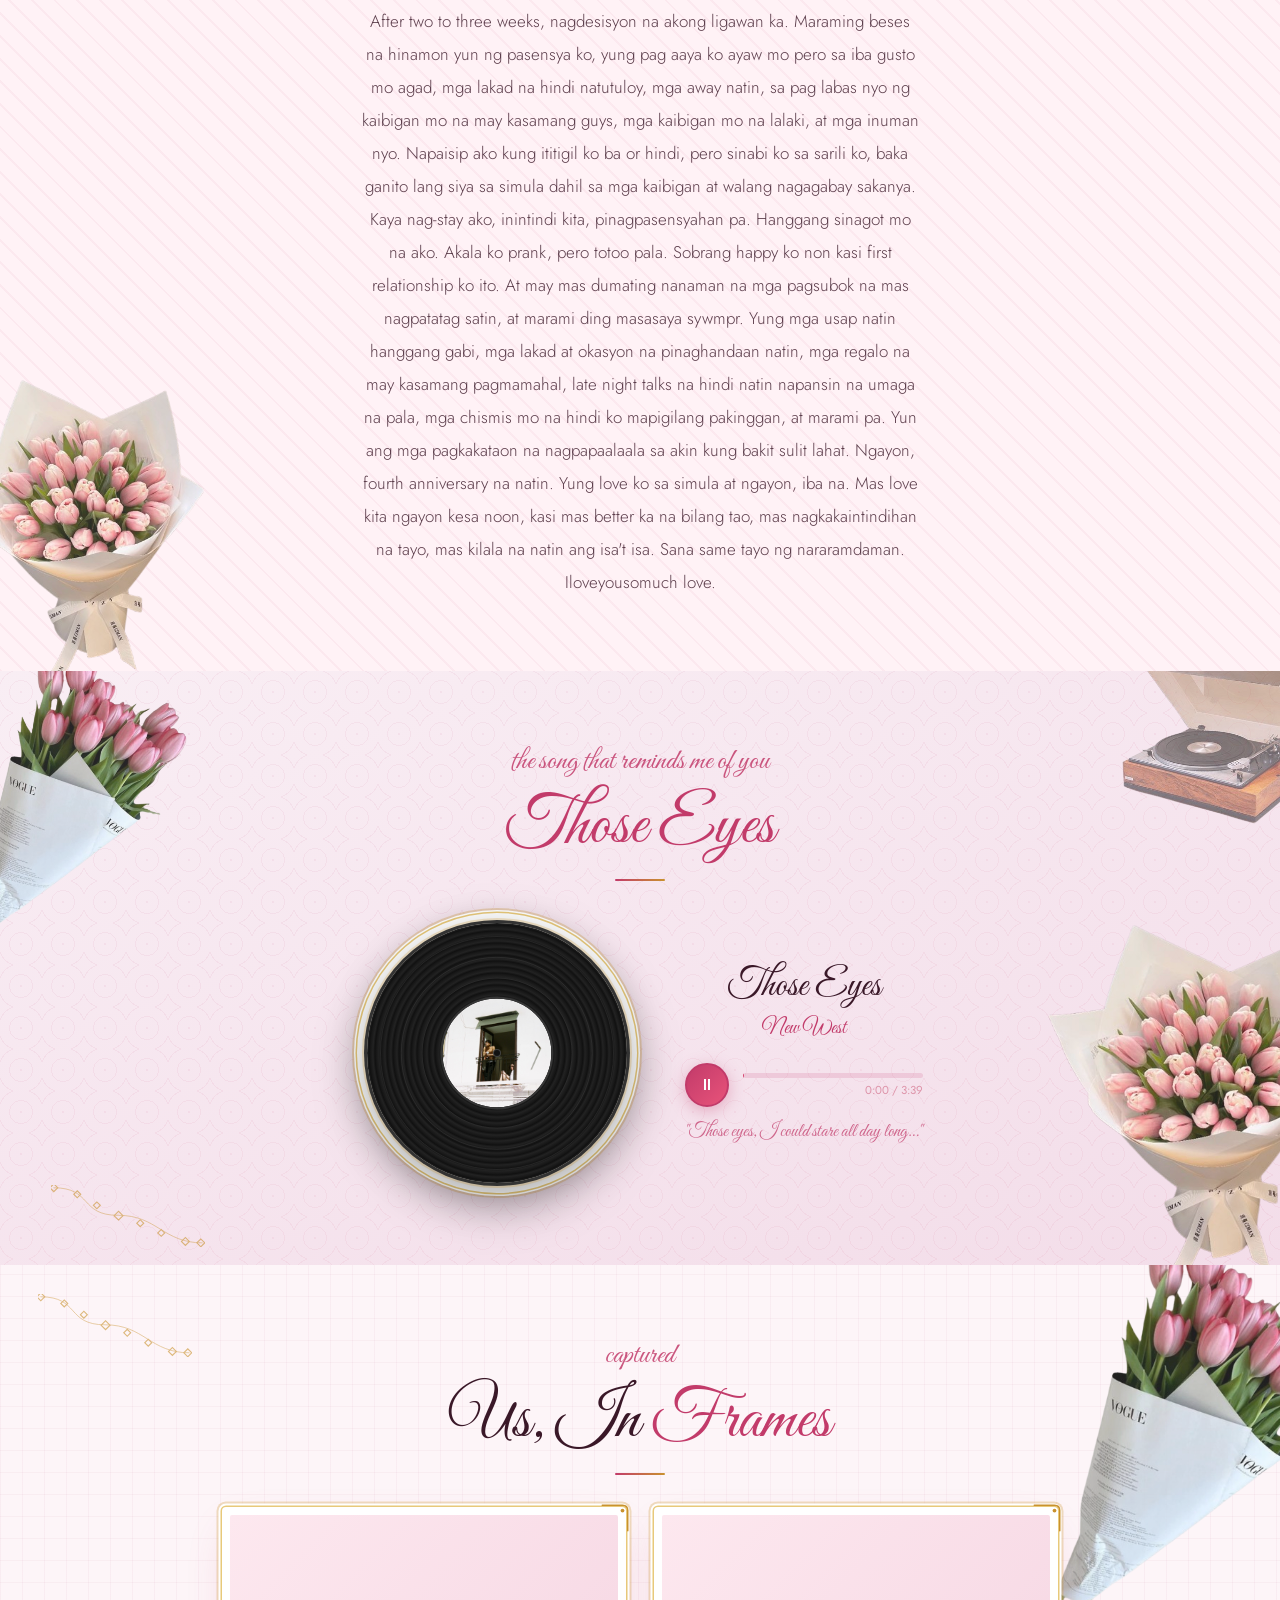
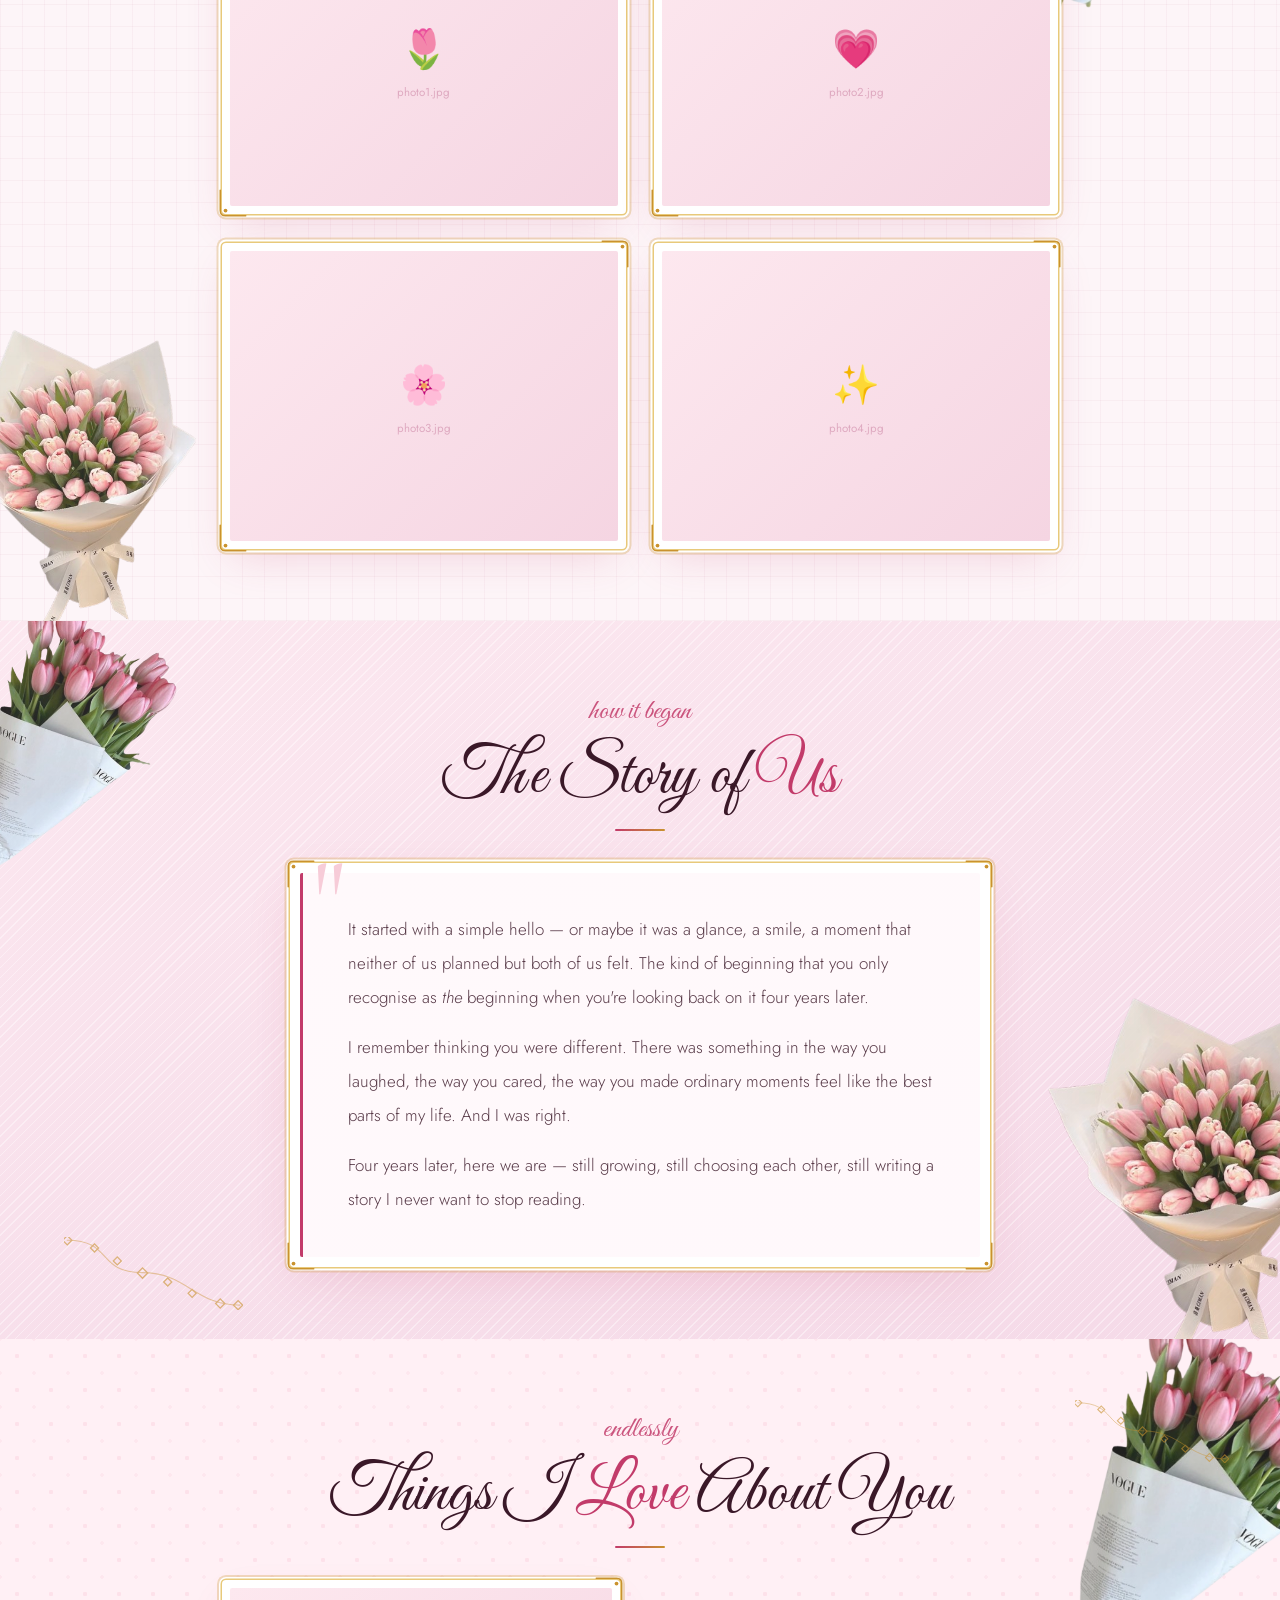
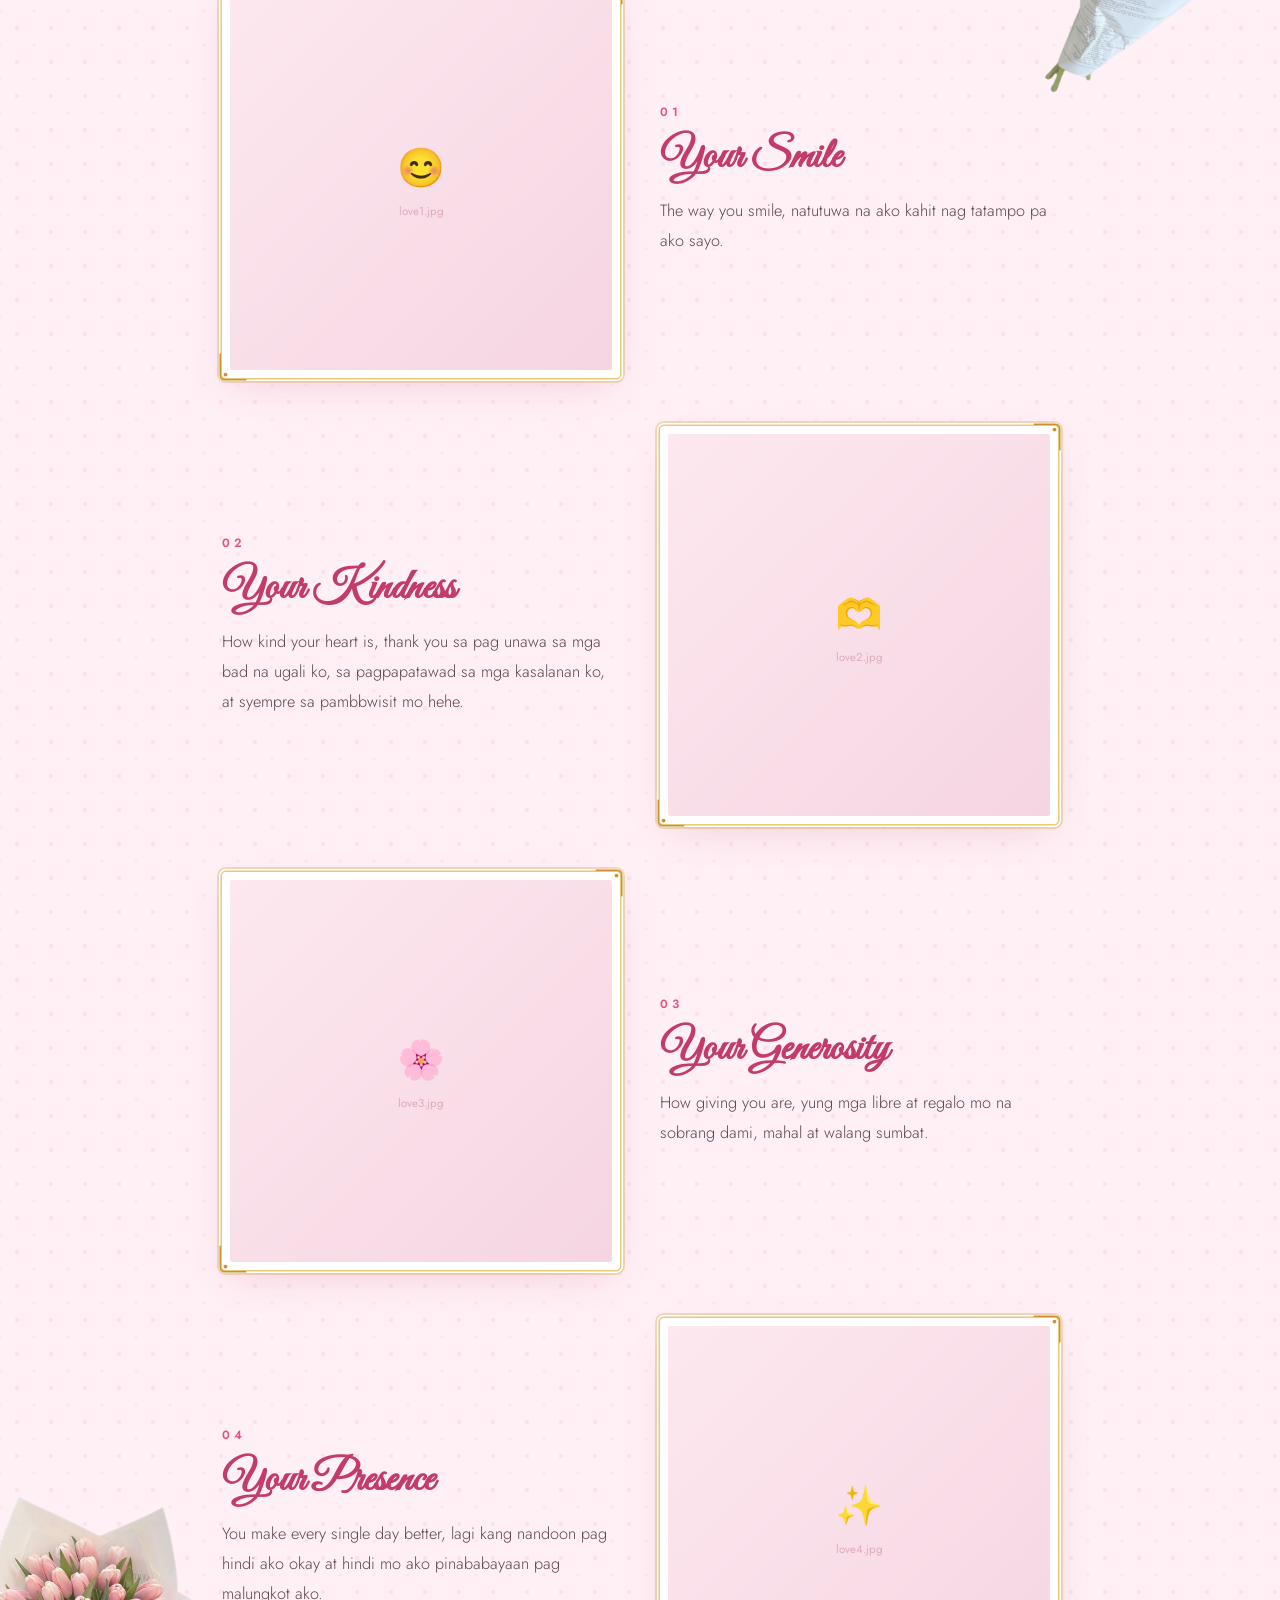
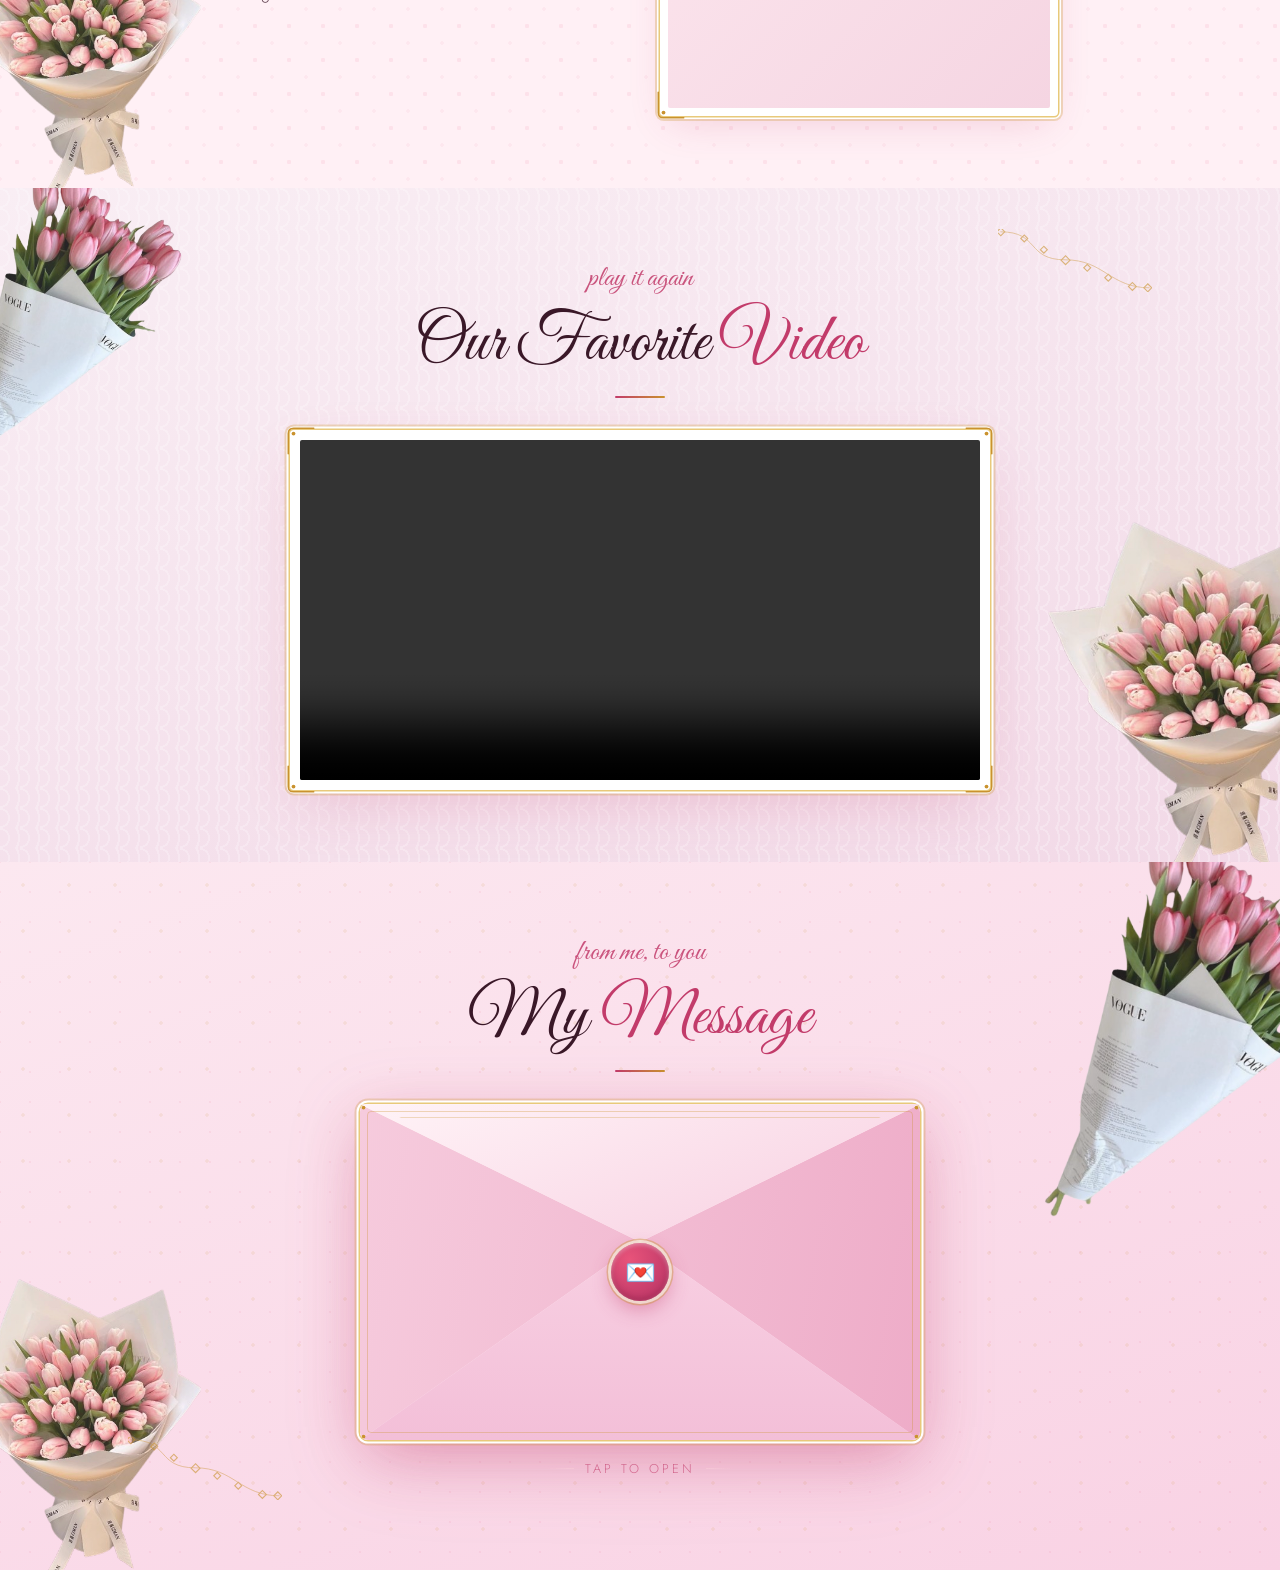
==== commit ecb7cf90: "Update my_love.html" ====
--- a/my_love.html
+++ b/my_love.html
@@ -45,8 +45,12 @@
       <h2 class="sec-title">Let's Start From<em class="accent-dot">...</em></h2>
       <div class="title-rule"></div>
       <p class="sec-body" style="max-width:560px;margin:0 auto;">
-        Four years ago, something beautiful began — <span class="accent">us.</span><br>
-        Scroll through this little letter and remember every piece of it.
+        Four years ago, nung nag message si Benson na may crush ka daw sa akin, akala ko prank lang yun kasi alam ko yung history natin, so sinabayan ko nalang yung sinasabi niya. Pero nabawasan yung pag iisip ko na yun nung ginawa ni Irish yung GC natin, nabasa ko yung mga funny chats mo at napa smile nalang ako pero may part pa rin sa isip ko na baka prank lang, until sinabi ni Irish na makipag chat ako sayo at ininvite mo ako mag meryenda.
+Napa isip ako if pupunta ba ako or hindi, kasi nahihiya ako baka masabihan niyo ako ng masungit at umoo pa rin ako. Habang kumakain, hindi ako ko alam sasabihin ko at nahihiya, pero after nun medyo naging comfortable na ako sayo kasi nagkasama at nakapag usap tyi ng konti.
+After ilang araw, nasa shed ka sa school, sinabi ni CjS na tinatawag mo daw ako. At nasa isip ko baka nagkakamali siya, pero pumunta pa rin ako. Nahihiya ako kasi marami kang kasama na hindi ko kilala. Nag usap tayo ng konti, tapos hinatid na kita pauwi. Nakita pa natin si kuya ko, nagkakahiyaan pa tayong magsalita sa isa't isa noon.
+After two to three weeks, nagdesisyon na akong ligawan ka. Maraming beses na hinamon yun ng pasensya ko, yung pag aaya ko ayaw mo pero sa iba gusto mo agad, mga lakad na hindi natutuloy, mga away natin, sa pag labas nyo ng kaibigan mo na may kasamang guys, mga kaibigan mo na lalaki, at mga inuman nyo. Napaisip ako kung ititigil ko ba or hindi, pero sinabi ko sa sarili ko, baka ganito lang siya sa simula dahil sa mga kaibigan at walang nagagabay sakanya. Kaya nag-stay ako, inintindi kita, pinagpasensyahan pa.
+Hanggang sinagot mo na ako. Akala ko prank, pero totoo pala. Sobrang happy ko non kasi first relationship ko ito. At may mas dumating nanaman na mga pagsubok na mas nagpatatag satin, at marami ding masasaya sywmpr. Yung mga usap natin hanggang gabi, mga lakad at okasyon na pinaghandaan natin, mga regalo na may kasamang pagmamahal, late night talks na hindi natin napansin na umaga na pala, mga chismis mo na hindi ko mapigilang pakinggan, at marami pa. Yun ang mga pagkakataon na nagpapaalaala sa akin kung bakit sulit lahat.
+Ngayon, fourth anniversary na natin. Yung love ko sa simula at ngayon, iba na. Mas love kita ngayon kesa noon, kasi mas better ka na bilang tao, mas nagkakaintindihan na tayo, mas kilala na natin ang isa't isa. Sana same tayo ng nararamdaman. Iloveyousomuch love.
       </p>
     </div>
   </section>
@@ -164,14 +168,14 @@
           <div class="love-text">
             <span class="love-num">01</span>
             <h3 class="love-heading">Your Smile</h3>
-            <p>The way you smile — it's the first thing I think of when I wake up and the last thing on my mind at night.</p>
+            <p>The way you smile, natutuwa na ako kahit nag tatampo pa ako sayo.</p>
           </div>
         </div>
         <div class="love-row love-row-img-right">
           <div class="love-text">
             <span class="love-num">02</span>
             <h3 class="love-heading">Your Kindness</h3>
-            <p>How kind your heart is — you care so deeply, so quietly, without needing anyone to notice.</p>
+            <p>How kind your heart is, thank you sa pag unawa sa mga bad na ugali ko, sa pagpapatawad sa mga kasalanan ko, at syempre sa pambbwisit mo hehe.</p>
           </div>
           <div class="love-img-wrap" onclick="openLightbox(this)">
             <div class="pf-mat"><div class="pf-inner photo-placeholder">🫶<small>love2.jpg</small></div></div>
@@ -185,15 +189,15 @@
           </div>
           <div class="love-text">
             <span class="love-num">03</span>
-            <h3 class="love-heading">Your Safety</h3>
-            <p>The way you make me feel safe — like no matter what, everything will be okay as long as we're together.</p>
+            <h3 class="love-heading">Your Generosity</h3>
+            <p>How giving you are, yung mga libre at regalo mo na sobrang dami, mahal at walang sumbat.</p>
           </div>
         </div>
         <div class="love-row love-row-img-right">
           <div class="love-text">
             <span class="love-num">04</span>
             <h3 class="love-heading">Your Presence</h3>
-            <p>You make every single day better just by being in it. That is not a small thing — that is everything.</p>
+            <p>You make every single day better, lagi kang nandoon pag hindi ako okay at hindi mo ako pinababayaan pag malungkot ako.</p>
           </div>
           <div class="love-img-wrap" onclick="openLightbox(this)">
             <div class="pf-mat"><div class="pf-inner photo-placeholder">✨<small>love4.jpg</small></div></div>
@@ -261,9 +265,9 @@
             <div class="letter-inner">
               <span class="letter-open-quote">"</span>
               <p class="letter-salutation">My love,</p>
-              <p>I don't say it enough, but I feel it every single day — how incredibly lucky I am to have you. Not just on anniversaries or special days, but on all the regular ones where you still somehow make everything extraordinary.</p>
-              <p>Thank you for choosing me, again and again. Thank you for your patience, your warmth, your laughter, and the way you love me even when I'm hard to love.</p>
-              <p>Here's to four years of us, and to every year that comes after. I love you more than words can hold — but I'll keep trying to show you.</p>
+              <p>I don't say it enough, but ikaw pa rin ang pinaka consistent na tao sa life ko. Hindi lang anniversaries or monthsaries, pero sa mga regular days na nagagawa mong mas sppecial.</p>
+              <p>Hindi perfect ang lahat ng araw natin, pero thank you for choosing to love me, again and again. Thank you sa lahat ng love, patience, laughter, time na ibinigay mo, at kung pano mo ako mahalin even when I'm hard to love.</p>
+              <p>I love you more than words can hold and I'll keep trying to show you every day.</p>
               <span class="letter-sign">Forever yours, with love 🌷</span>
             </div>
           </div>
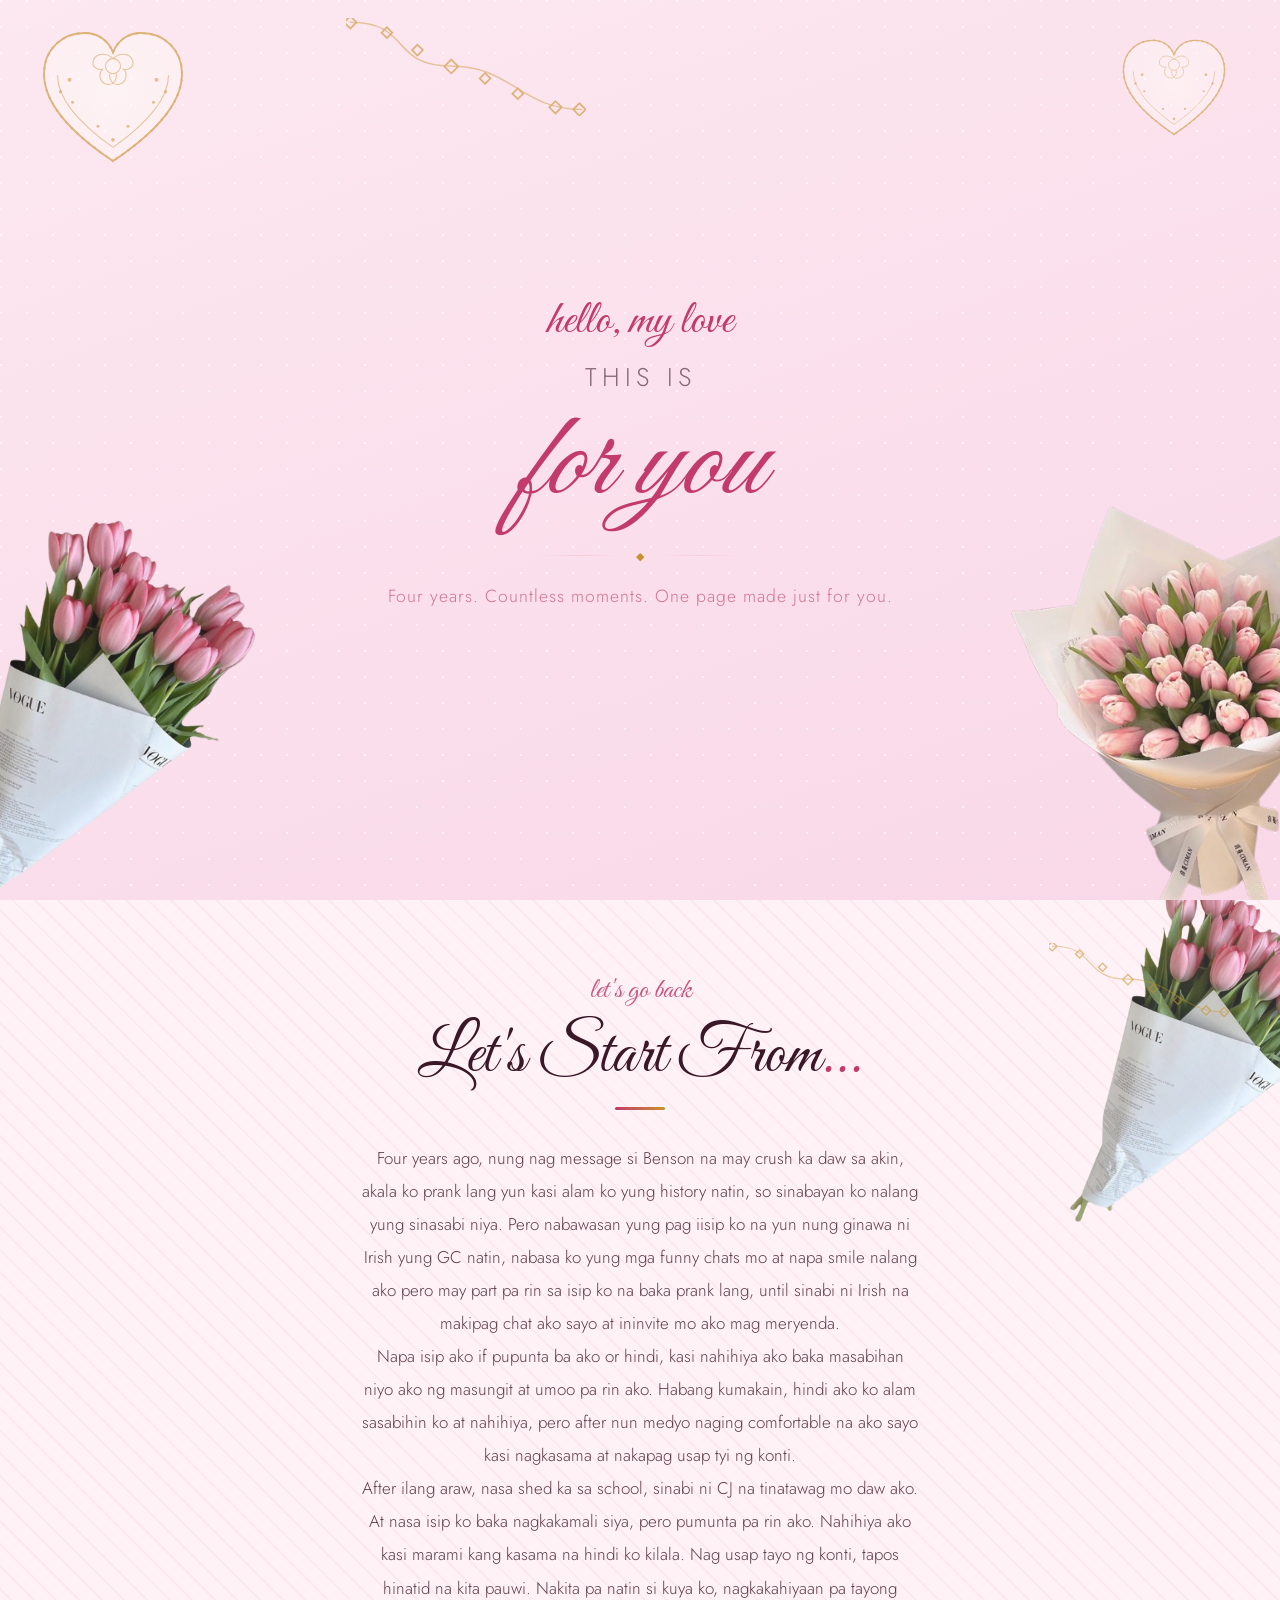
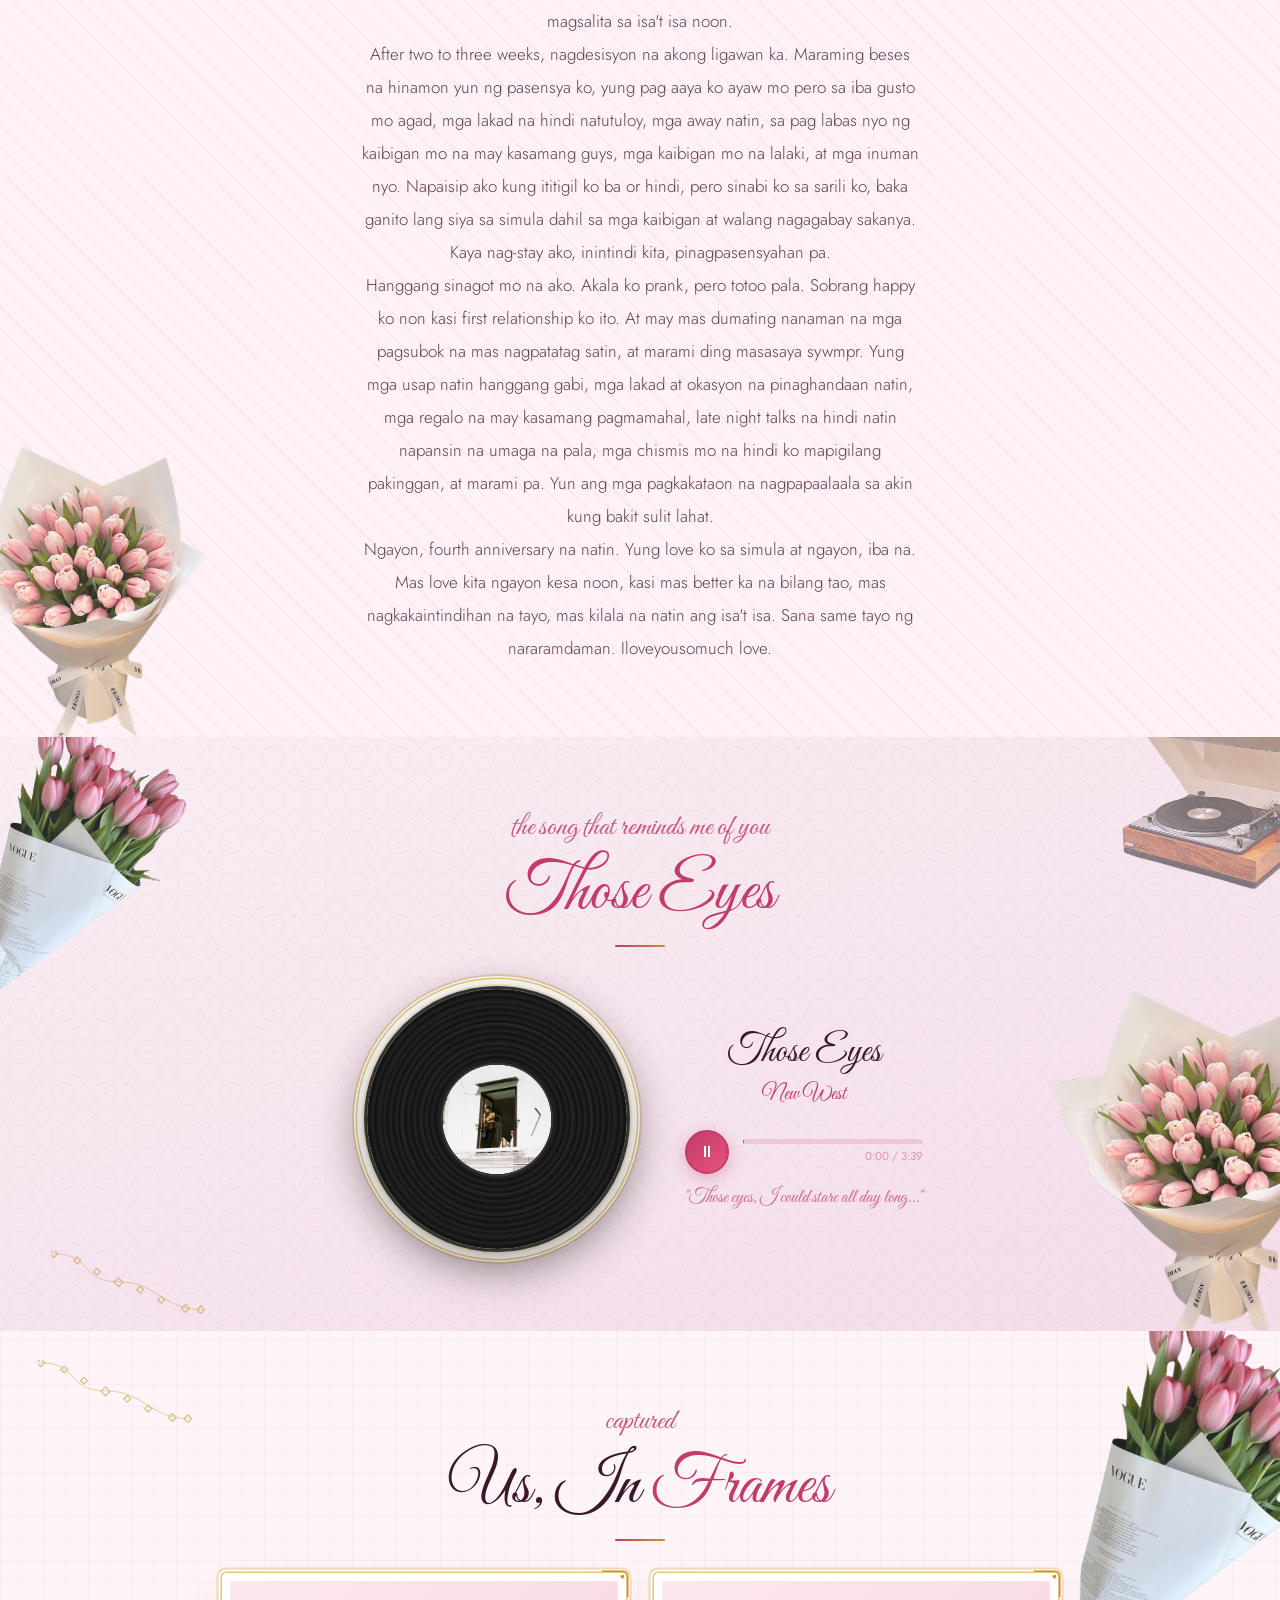
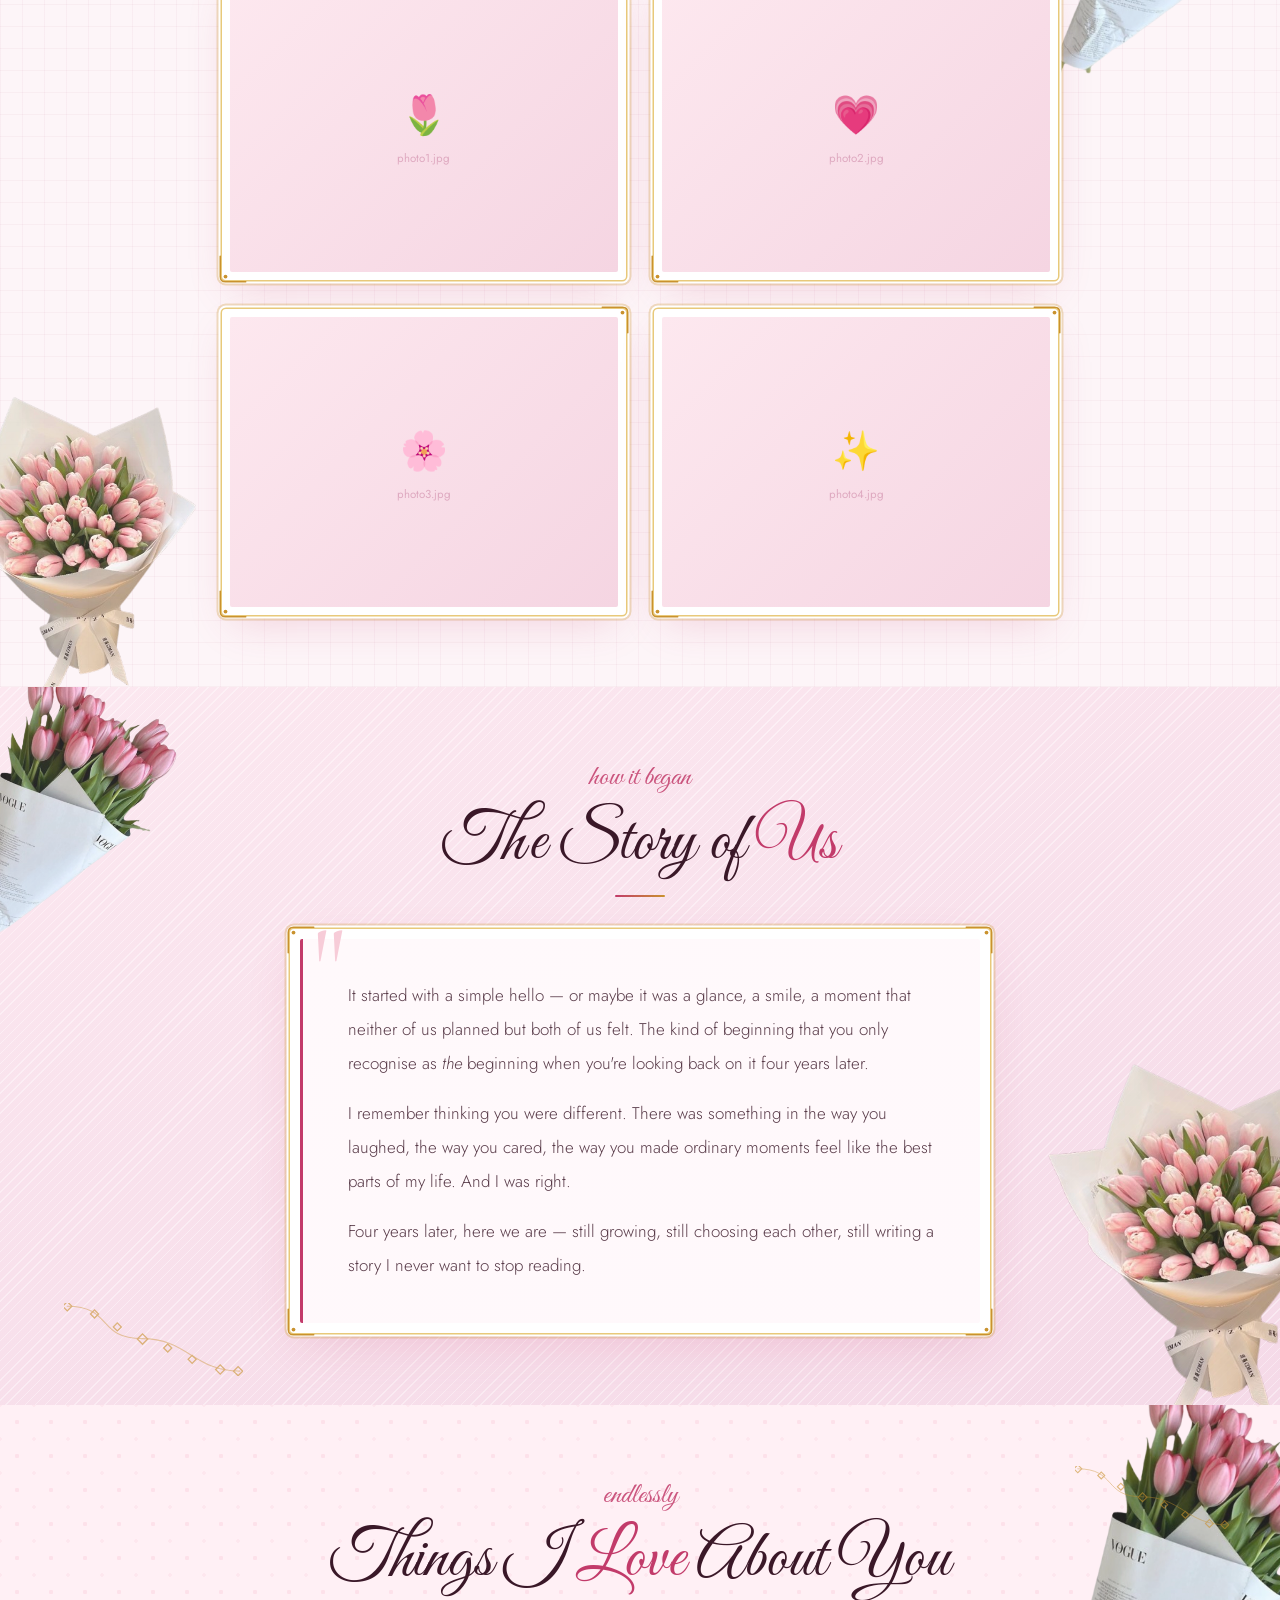
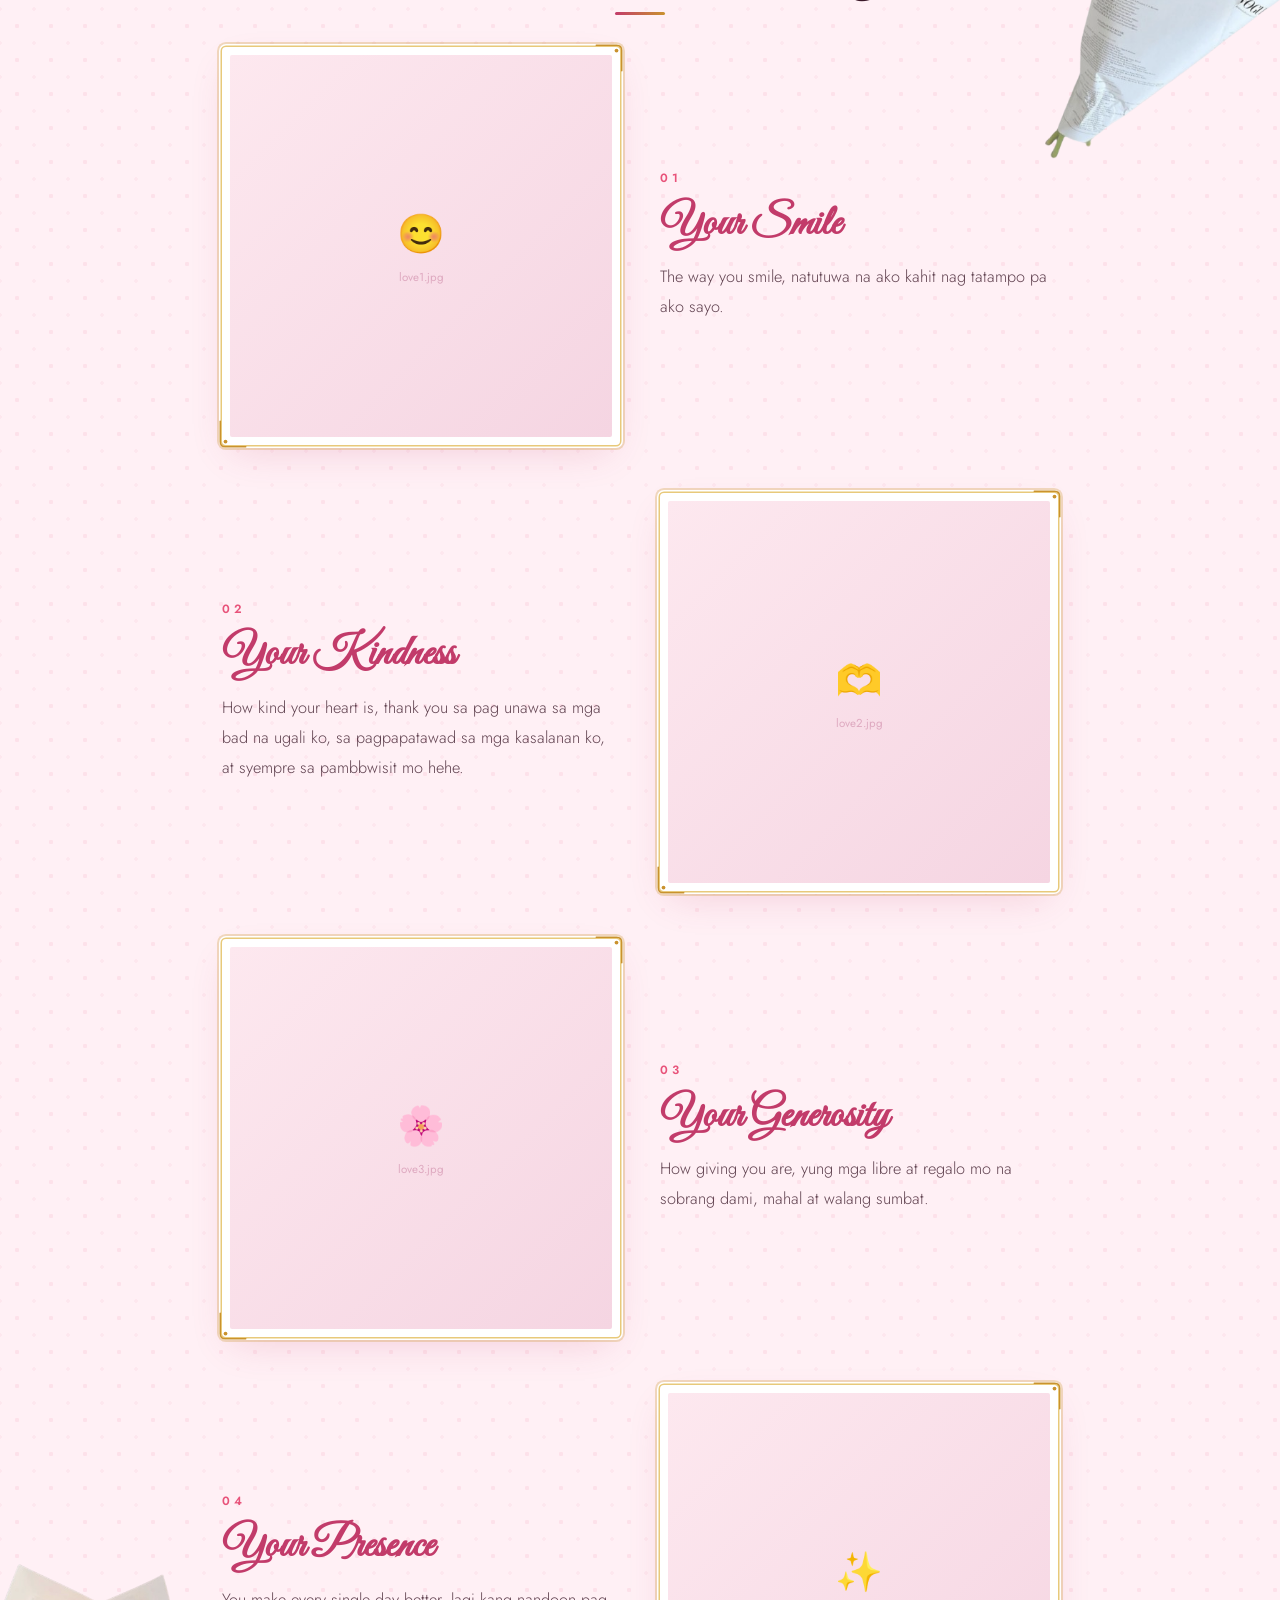
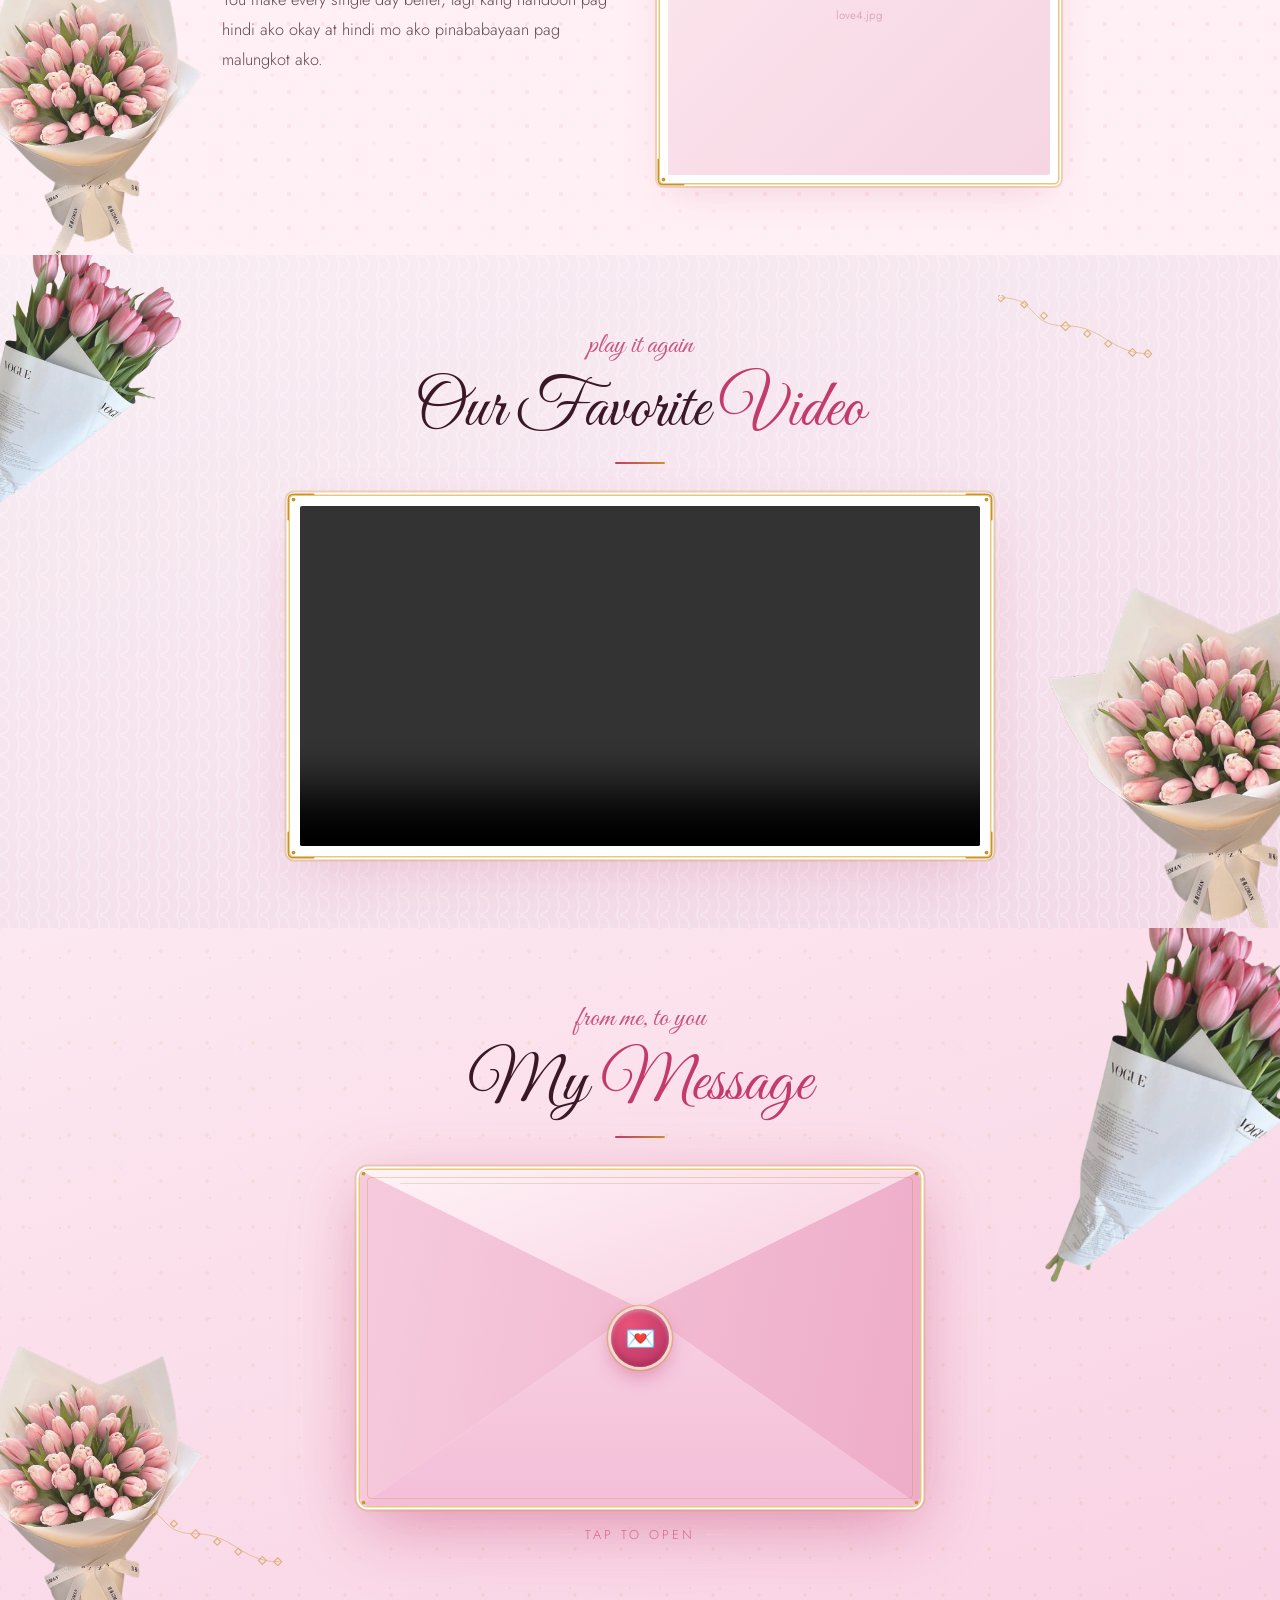
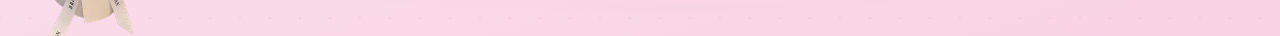
==== commit c87bc049: "Update my_love.html" ====
--- a/my_love.html
+++ b/my_love.html
@@ -44,14 +44,12 @@
       <p class="sec-eyebrow">let's go back</p>
       <h2 class="sec-title">Let's Start From<em class="accent-dot">...</em></h2>
       <div class="title-rule"></div>
-      <p class="sec-body" style="max-width:560px;margin:0 auto;">
-        Four years ago, nung nag message si Benson na may crush ka daw sa akin, akala ko prank lang yun kasi alam ko yung history natin, so sinabayan ko nalang yung sinasabi niya. Pero nabawasan yung pag iisip ko na yun nung ginawa ni Irish yung GC natin, nabasa ko yung mga funny chats mo at napa smile nalang ako pero may part pa rin sa isip ko na baka prank lang, until sinabi ni Irish na makipag chat ako sayo at ininvite mo ako mag meryenda.
-Napa isip ako if pupunta ba ako or hindi, kasi nahihiya ako baka masabihan niyo ako ng masungit at umoo pa rin ako. Habang kumakain, hindi ako ko alam sasabihin ko at nahihiya, pero after nun medyo naging comfortable na ako sayo kasi nagkasama at nakapag usap tyi ng konti.
-After ilang araw, nasa shed ka sa school, sinabi ni CjS na tinatawag mo daw ako. At nasa isip ko baka nagkakamali siya, pero pumunta pa rin ako. Nahihiya ako kasi marami kang kasama na hindi ko kilala. Nag usap tayo ng konti, tapos hinatid na kita pauwi. Nakita pa natin si kuya ko, nagkakahiyaan pa tayong magsalita sa isa't isa noon.
-After two to three weeks, nagdesisyon na akong ligawan ka. Maraming beses na hinamon yun ng pasensya ko, yung pag aaya ko ayaw mo pero sa iba gusto mo agad, mga lakad na hindi natutuloy, mga away natin, sa pag labas nyo ng kaibigan mo na may kasamang guys, mga kaibigan mo na lalaki, at mga inuman nyo. Napaisip ako kung ititigil ko ba or hindi, pero sinabi ko sa sarili ko, baka ganito lang siya sa simula dahil sa mga kaibigan at walang nagagabay sakanya. Kaya nag-stay ako, inintindi kita, pinagpasensyahan pa.
-Hanggang sinagot mo na ako. Akala ko prank, pero totoo pala. Sobrang happy ko non kasi first relationship ko ito. At may mas dumating nanaman na mga pagsubok na mas nagpatatag satin, at marami ding masasaya sywmpr. Yung mga usap natin hanggang gabi, mga lakad at okasyon na pinaghandaan natin, mga regalo na may kasamang pagmamahal, late night talks na hindi natin napansin na umaga na pala, mga chismis mo na hindi ko mapigilang pakinggan, at marami pa. Yun ang mga pagkakataon na nagpapaalaala sa akin kung bakit sulit lahat.
-Ngayon, fourth anniversary na natin. Yung love ko sa simula at ngayon, iba na. Mas love kita ngayon kesa noon, kasi mas better ka na bilang tao, mas nagkakaintindihan na tayo, mas kilala na natin ang isa't isa. Sana same tayo ng nararamdaman. Iloveyousomuch love.
-      </p>
+      <p class="sec-body" style="max-width:560px;margin:0 auto;">Four years ago, nung nag message si Benson na may crush ka daw sa akin, akala ko prank lang yun kasi alam ko yung history natin, so sinabayan ko nalang yung sinasabi niya. Pero nabawasan yung pag iisip ko na yun nung ginawa ni Irish yung GC natin, nabasa ko yung mga funny chats mo at napa smile nalang ako pero may part pa rin sa isip ko na baka prank lang, until sinabi ni Irish na makipag chat ako sayo at ininvite mo ako mag meryenda.</p>
+      <p class="sec-body" style="max-width:560px;margin:0 auto;"> Napa isip ako if pupunta ba ako or hindi, kasi nahihiya ako baka masabihan niyo ako ng masungit at umoo pa rin ako. Habang kumakain, hindi ako ko alam sasabihin ko at nahihiya, pero after nun medyo naging comfortable na ako sayo kasi nagkasama at nakapag usap tyi ng konti.</p>
+     <p class="sec-body" style="max-width:560px;margin:0 auto;"> After ilang araw, nasa shed ka sa school, sinabi ni CJ na tinatawag mo daw ako. At nasa isip ko baka nagkakamali siya, pero pumunta pa rin ako. Nahihiya ako kasi marami kang kasama na hindi ko kilala. Nag usap tayo ng konti, tapos hinatid na kita pauwi. Nakita pa natin si kuya ko, nagkakahiyaan pa tayong magsalita sa isa't isa noon.</p>
+     <p class="sec-body" style="max-width:560px;margin:0 auto;"> After two to three weeks, nagdesisyon na akong ligawan ka. Maraming beses na hinamon yun ng pasensya ko, yung pag aaya ko ayaw mo pero sa iba gusto mo agad, mga lakad na hindi natutuloy, mga away natin, sa pag labas nyo ng kaibigan mo na may kasamang guys, mga kaibigan mo na lalaki, at mga inuman nyo. Napaisip ako kung ititigil ko ba or hindi, pero sinabi ko sa sarili ko, baka ganito lang siya sa simula dahil sa mga kaibigan at walang nagagabay sakanya. Kaya nag-stay ako, inintindi kita, pinagpasensyahan pa.</p>
+    <p class="sec-body" style="max-width:560px;margin:0 auto;"> Hanggang sinagot mo na ako. Akala ko prank, pero totoo pala. Sobrang happy ko non kasi first relationship ko ito. At may mas dumating nanaman na mga pagsubok na mas nagpatatag satin, at marami ding masasaya sywmpr. Yung mga usap natin hanggang gabi, mga lakad at okasyon na pinaghandaan natin, mga regalo na may kasamang pagmamahal, late night talks na hindi natin napansin na umaga na pala, mga chismis mo na hindi ko mapigilang pakinggan, at marami pa. Yun ang mga pagkakataon na nagpapaalaala sa akin kung bakit sulit lahat.</p>
+    <p class="sec-body" style="max-width:560px;margin:0 auto;"> Ngayon, fourth anniversary na natin. Yung love ko sa simula at ngayon, iba na. Mas love kita ngayon kesa noon, kasi mas better ka na bilang tao, mas nagkakaintindihan na tayo, mas kilala na natin ang isa't isa. Sana same tayo ng nararamdaman. Iloveyousomuch love.</p>
     </div>
   </section>
 
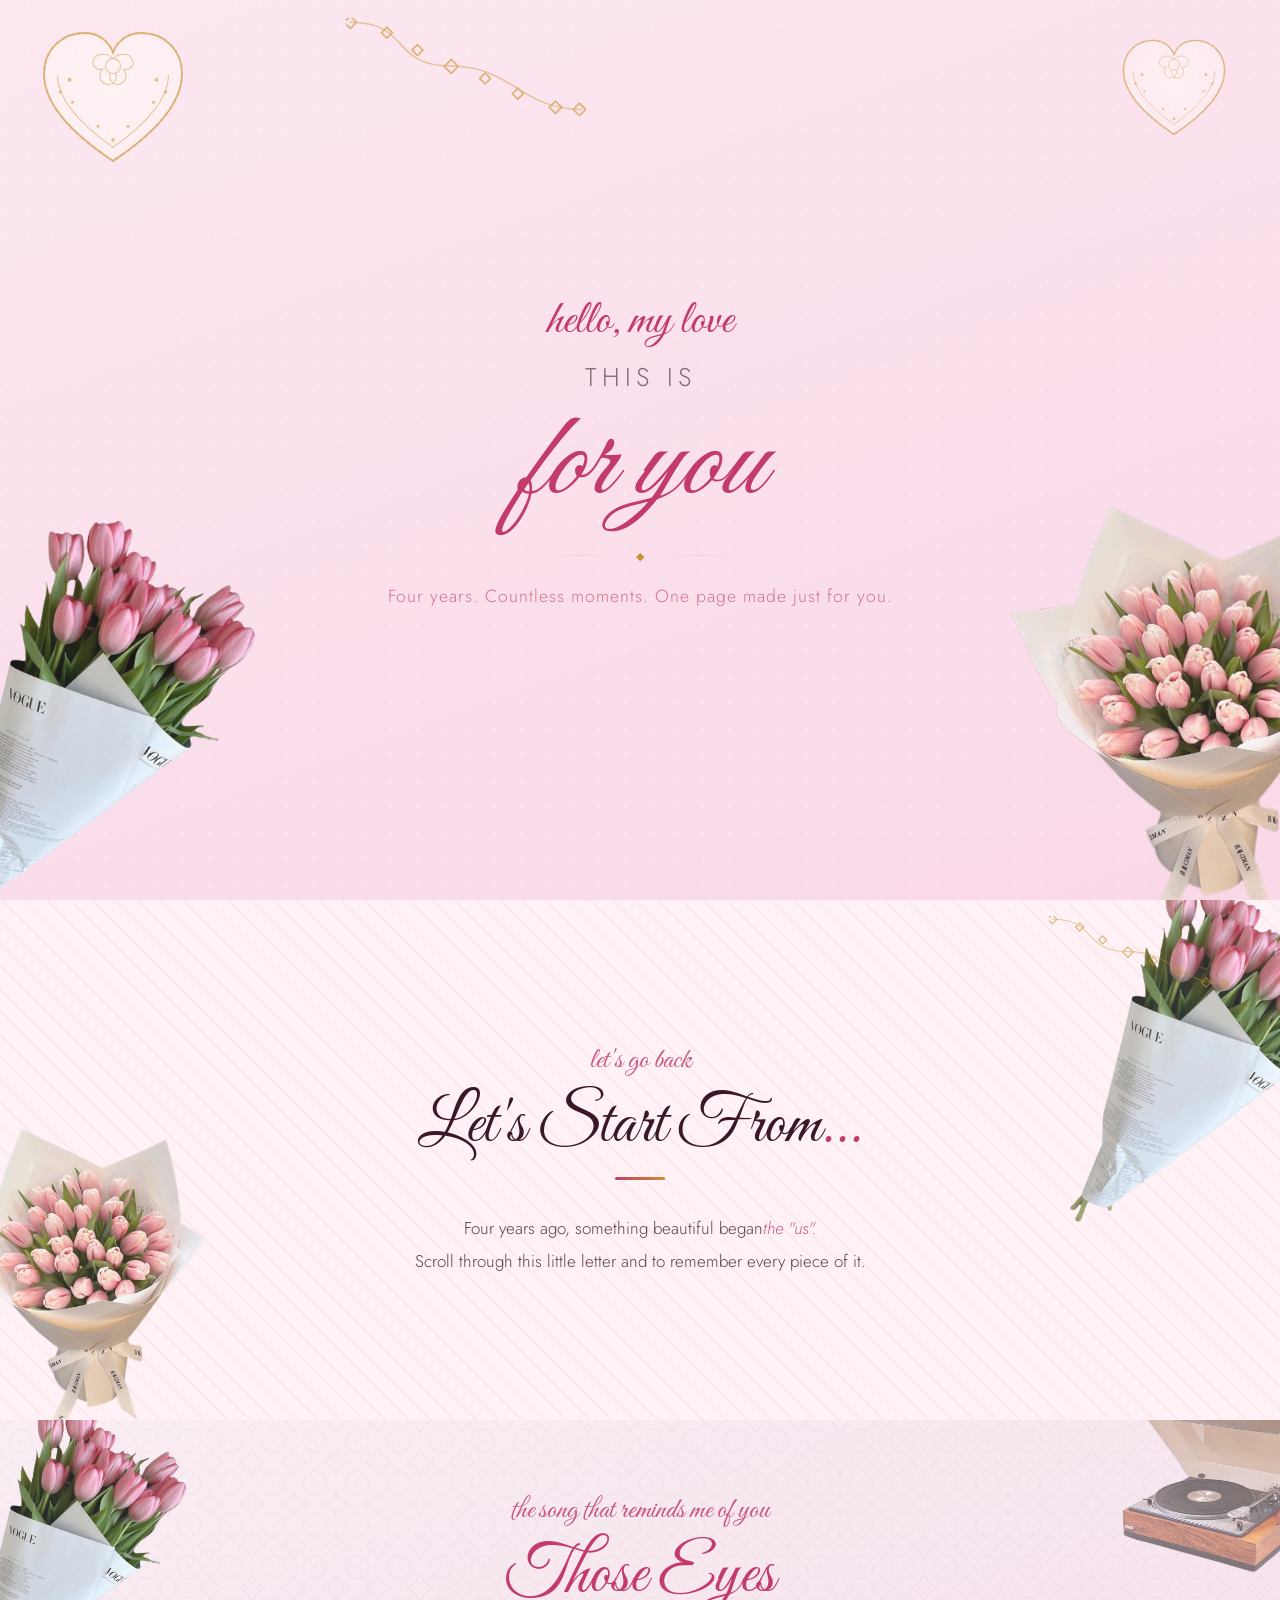
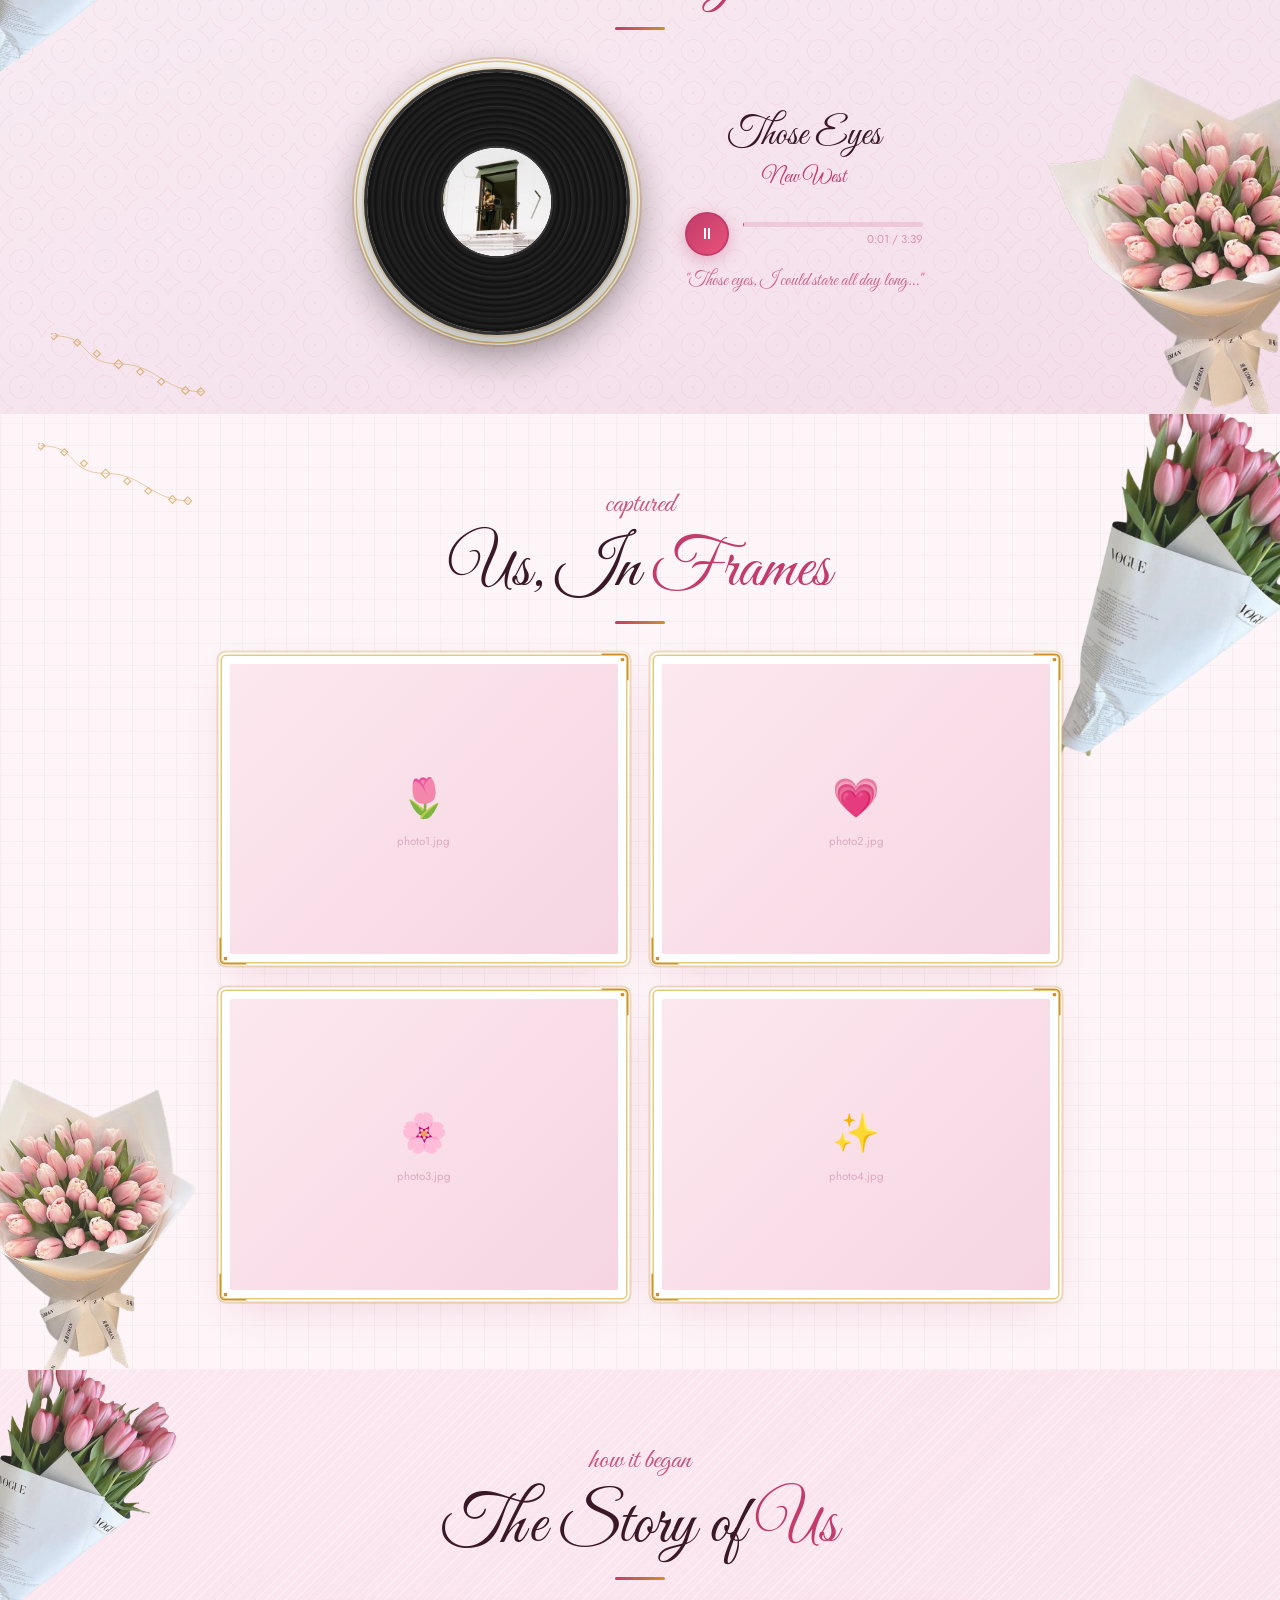
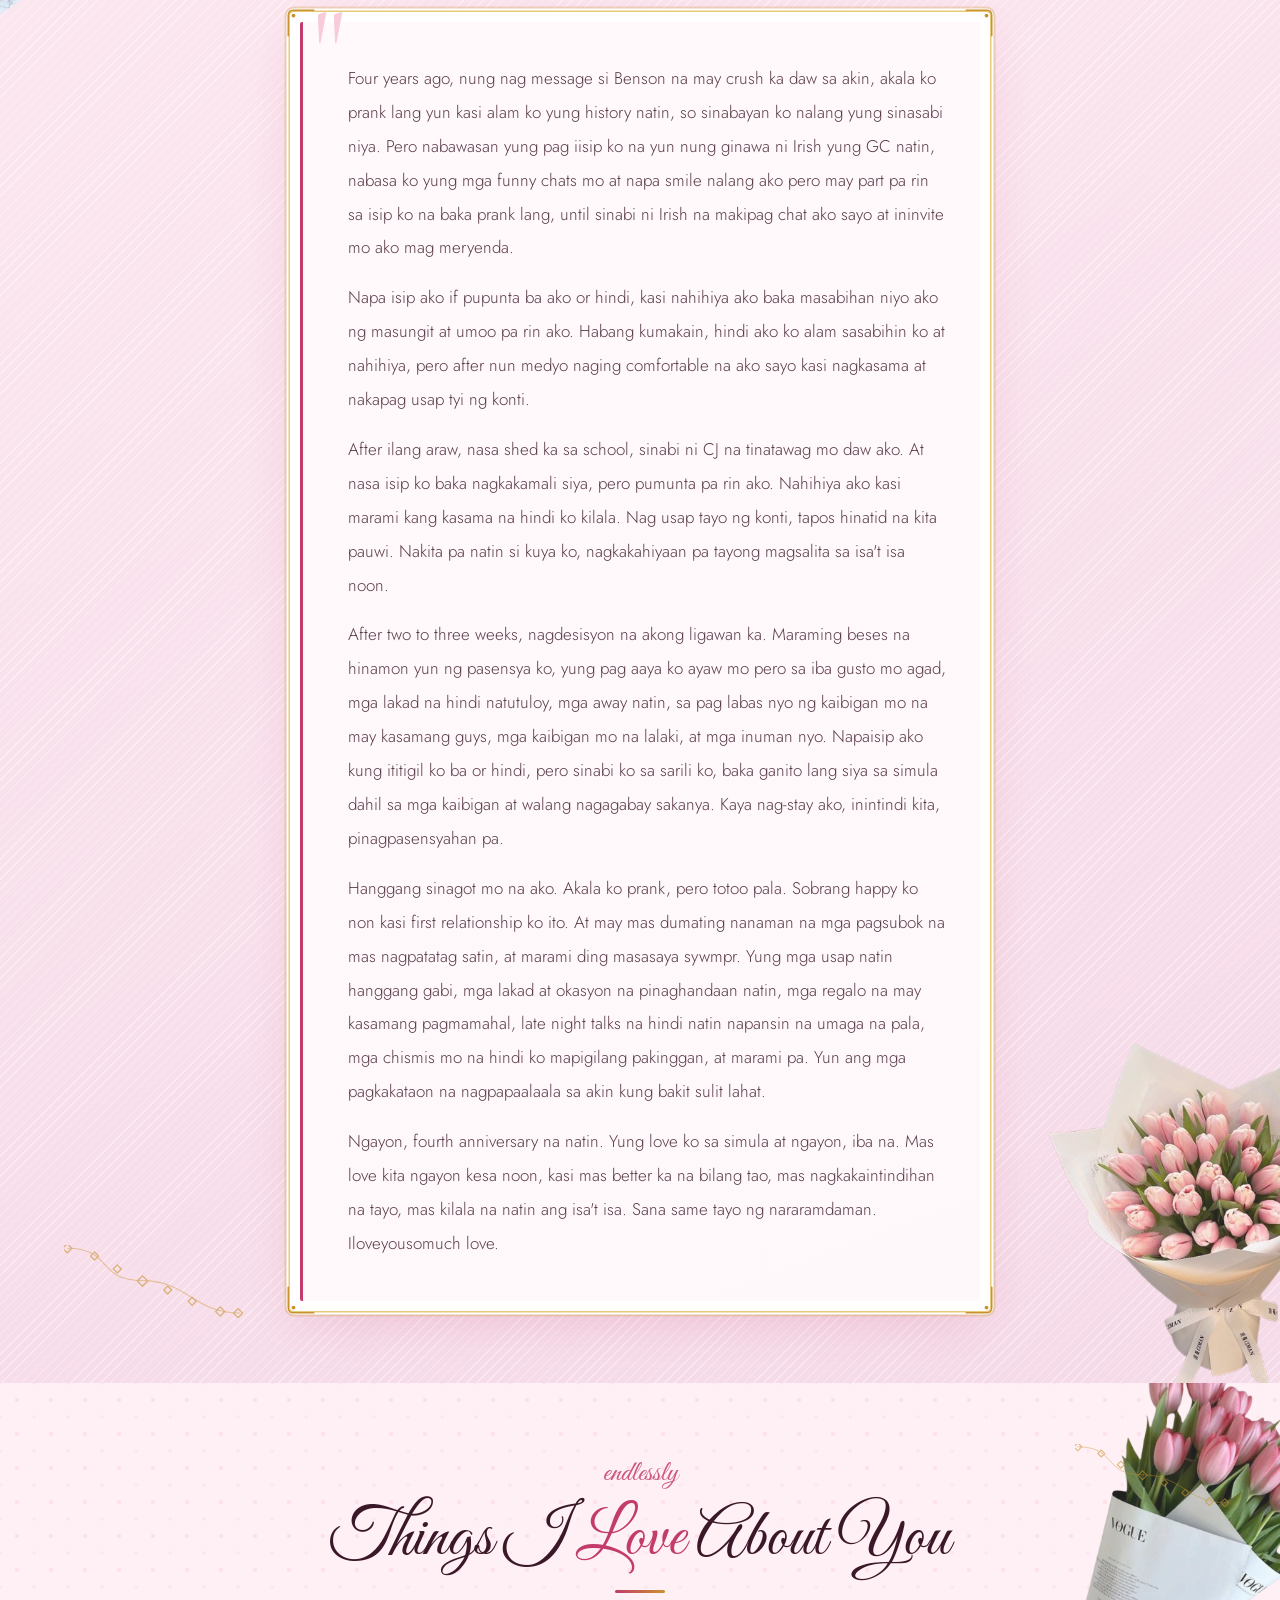
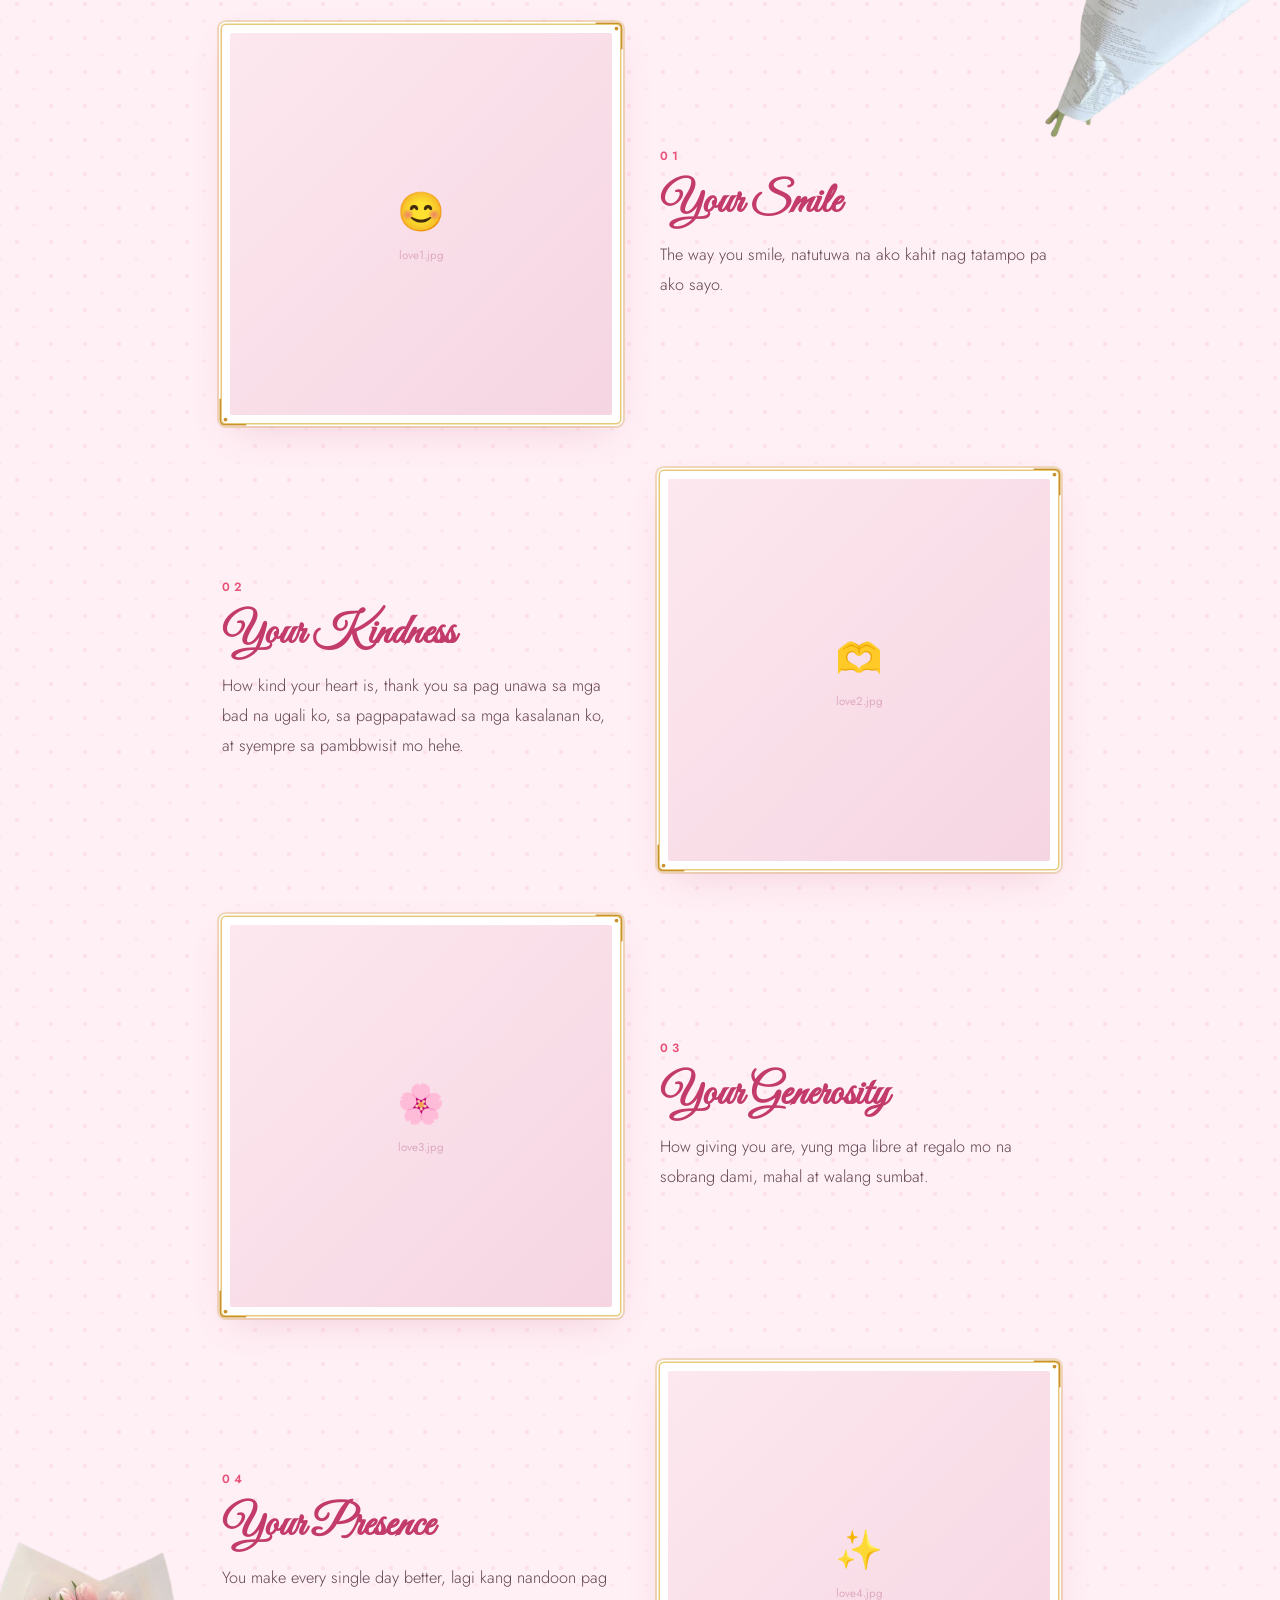
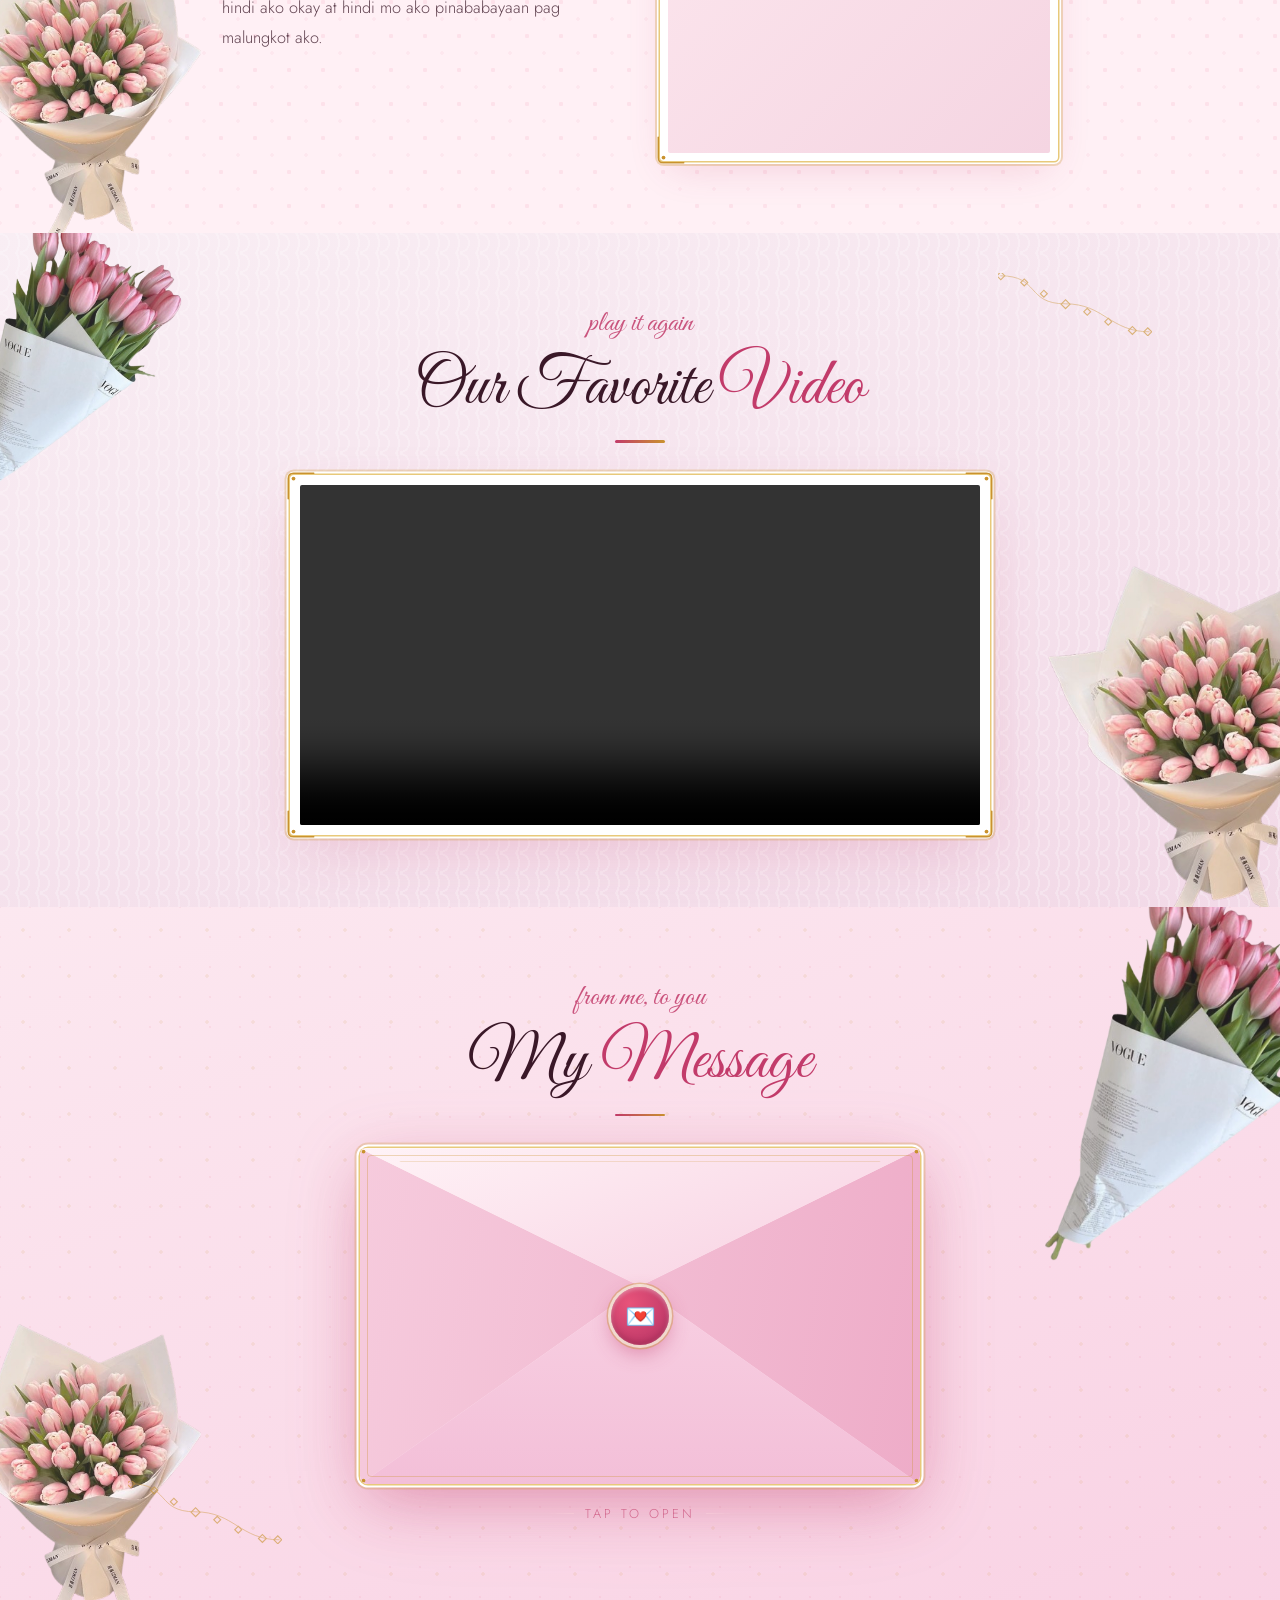
==== commit 47780182: "Update my_love.html" ====
--- a/my_love.html
+++ b/my_love.html
@@ -44,12 +44,10 @@
       <p class="sec-eyebrow">let's go back</p>
       <h2 class="sec-title">Let's Start From<em class="accent-dot">...</em></h2>
       <div class="title-rule"></div>
-      <p class="sec-body" style="max-width:560px;margin:0 auto;">Four years ago, nung nag message si Benson na may crush ka daw sa akin, akala ko prank lang yun kasi alam ko yung history natin, so sinabayan ko nalang yung sinasabi niya. Pero nabawasan yung pag iisip ko na yun nung ginawa ni Irish yung GC natin, nabasa ko yung mga funny chats mo at napa smile nalang ako pero may part pa rin sa isip ko na baka prank lang, until sinabi ni Irish na makipag chat ako sayo at ininvite mo ako mag meryenda.</p>
-      <p class="sec-body" style="max-width:560px;margin:0 auto;"> Napa isip ako if pupunta ba ako or hindi, kasi nahihiya ako baka masabihan niyo ako ng masungit at umoo pa rin ako. Habang kumakain, hindi ako ko alam sasabihin ko at nahihiya, pero after nun medyo naging comfortable na ako sayo kasi nagkasama at nakapag usap tyi ng konti.</p>
-     <p class="sec-body" style="max-width:560px;margin:0 auto;"> After ilang araw, nasa shed ka sa school, sinabi ni CJ na tinatawag mo daw ako. At nasa isip ko baka nagkakamali siya, pero pumunta pa rin ako. Nahihiya ako kasi marami kang kasama na hindi ko kilala. Nag usap tayo ng konti, tapos hinatid na kita pauwi. Nakita pa natin si kuya ko, nagkakahiyaan pa tayong magsalita sa isa't isa noon.</p>
-     <p class="sec-body" style="max-width:560px;margin:0 auto;"> After two to three weeks, nagdesisyon na akong ligawan ka. Maraming beses na hinamon yun ng pasensya ko, yung pag aaya ko ayaw mo pero sa iba gusto mo agad, mga lakad na hindi natutuloy, mga away natin, sa pag labas nyo ng kaibigan mo na may kasamang guys, mga kaibigan mo na lalaki, at mga inuman nyo. Napaisip ako kung ititigil ko ba or hindi, pero sinabi ko sa sarili ko, baka ganito lang siya sa simula dahil sa mga kaibigan at walang nagagabay sakanya. Kaya nag-stay ako, inintindi kita, pinagpasensyahan pa.</p>
-    <p class="sec-body" style="max-width:560px;margin:0 auto;"> Hanggang sinagot mo na ako. Akala ko prank, pero totoo pala. Sobrang happy ko non kasi first relationship ko ito. At may mas dumating nanaman na mga pagsubok na mas nagpatatag satin, at marami ding masasaya sywmpr. Yung mga usap natin hanggang gabi, mga lakad at okasyon na pinaghandaan natin, mga regalo na may kasamang pagmamahal, late night talks na hindi natin napansin na umaga na pala, mga chismis mo na hindi ko mapigilang pakinggan, at marami pa. Yun ang mga pagkakataon na nagpapaalaala sa akin kung bakit sulit lahat.</p>
-    <p class="sec-body" style="max-width:560px;margin:0 auto;"> Ngayon, fourth anniversary na natin. Yung love ko sa simula at ngayon, iba na. Mas love kita ngayon kesa noon, kasi mas better ka na bilang tao, mas nagkakaintindihan na tayo, mas kilala na natin ang isa't isa. Sana same tayo ng nararamdaman. Iloveyousomuch love.</p>
+      <p class="sec-body" style="max-width:560px;margin:0 auto;">
+        Four years ago, something beautiful began<span class="accent">the "us".</span><br>
+        Scroll through this little letter and to remember every piece of it.
+      </p>
     </div>
   </section>
 
@@ -140,9 +138,12 @@
         <span class="sf-c sf-c-bl"></span><span class="sf-c sf-c-br"></span>
         <div class="story-inner">
           <span class="story-open-quote">"</span>
-          <p>It started with a simple hello — or maybe it was a glance, a smile, a moment that neither of us planned but both of us felt. The kind of beginning that you only recognise as <em>the</em> beginning when you're looking back on it four years later.</p>
-          <p>I remember thinking you were different. There was something in the way you laughed, the way you cared, the way you made ordinary moments feel like the best parts of my life. And I was right.</p>
-          <p>Four years later, here we are — still growing, still choosing each other, still writing a story I never want to stop reading.</p>
+           <p>Four years ago, nung nag message si Benson na may crush ka daw sa akin, akala ko prank lang yun kasi alam ko yung history natin, so sinabayan ko nalang yung sinasabi niya. Pero nabawasan yung pag iisip ko na yun nung ginawa ni Irish yung GC natin, nabasa ko yung mga funny chats mo at napa smile nalang ako pero may part pa rin sa isip ko na baka prank lang, until sinabi ni Irish na makipag chat ako sayo at ininvite mo ako mag meryenda.</p>
+           <p>Napa isip ako if pupunta ba ako or hindi, kasi nahihiya ako baka masabihan niyo ako ng masungit at umoo pa rin ako. Habang kumakain, hindi ako ko alam sasabihin ko at nahihiya, pero after nun medyo naging comfortable na ako sayo kasi nagkasama at nakapag usap tyi ng konti.</p>
+           <p>After ilang araw, nasa shed ka sa school, sinabi ni CJ na tinatawag mo daw ako. At nasa isip ko baka nagkakamali siya, pero pumunta pa rin ako. Nahihiya ako kasi marami kang kasama na hindi ko kilala. Nag usap tayo ng konti, tapos hinatid na kita pauwi. Nakita pa natin si kuya ko, nagkakahiyaan pa tayong magsalita sa isa't isa noon.</p>
+           <p>After two to three weeks, nagdesisyon na akong ligawan ka. Maraming beses na hinamon yun ng pasensya ko, yung pag aaya ko ayaw mo pero sa iba gusto mo agad, mga lakad na hindi natutuloy, mga away natin, sa pag labas nyo ng kaibigan mo na may kasamang guys, mga kaibigan mo na lalaki, at mga inuman nyo. Napaisip ako kung ititigil ko ba or hindi, pero sinabi ko sa sarili ko, baka ganito lang siya sa simula dahil sa mga kaibigan at walang nagagabay sakanya. Kaya nag-stay ako, inintindi kita, pinagpasensyahan pa.</p>
+           <p>Hanggang sinagot mo na ako. Akala ko prank, pero totoo pala. Sobrang happy ko non kasi first relationship ko ito. At may mas dumating nanaman na mga pagsubok na mas nagpatatag satin, at marami ding masasaya sywmpr. Yung mga usap natin hanggang gabi, mga lakad at okasyon na pinaghandaan natin, mga regalo na may kasamang pagmamahal, late night talks na hindi natin napansin na umaga na pala, mga chismis mo na hindi ko mapigilang pakinggan, at marami pa. Yun ang mga pagkakataon na nagpapaalaala sa akin kung bakit sulit lahat.</p>
+           <p>Ngayon, fourth anniversary na natin. Yung love ko sa simula at ngayon, iba na. Mas love kita ngayon kesa noon, kasi mas better ka na bilang tao, mas nagkakaintindihan na tayo, mas kilala na natin ang isa't isa. Sana same tayo ng nararamdaman. Iloveyousomuch love.</p>
         </div>
       </div>
     </div>
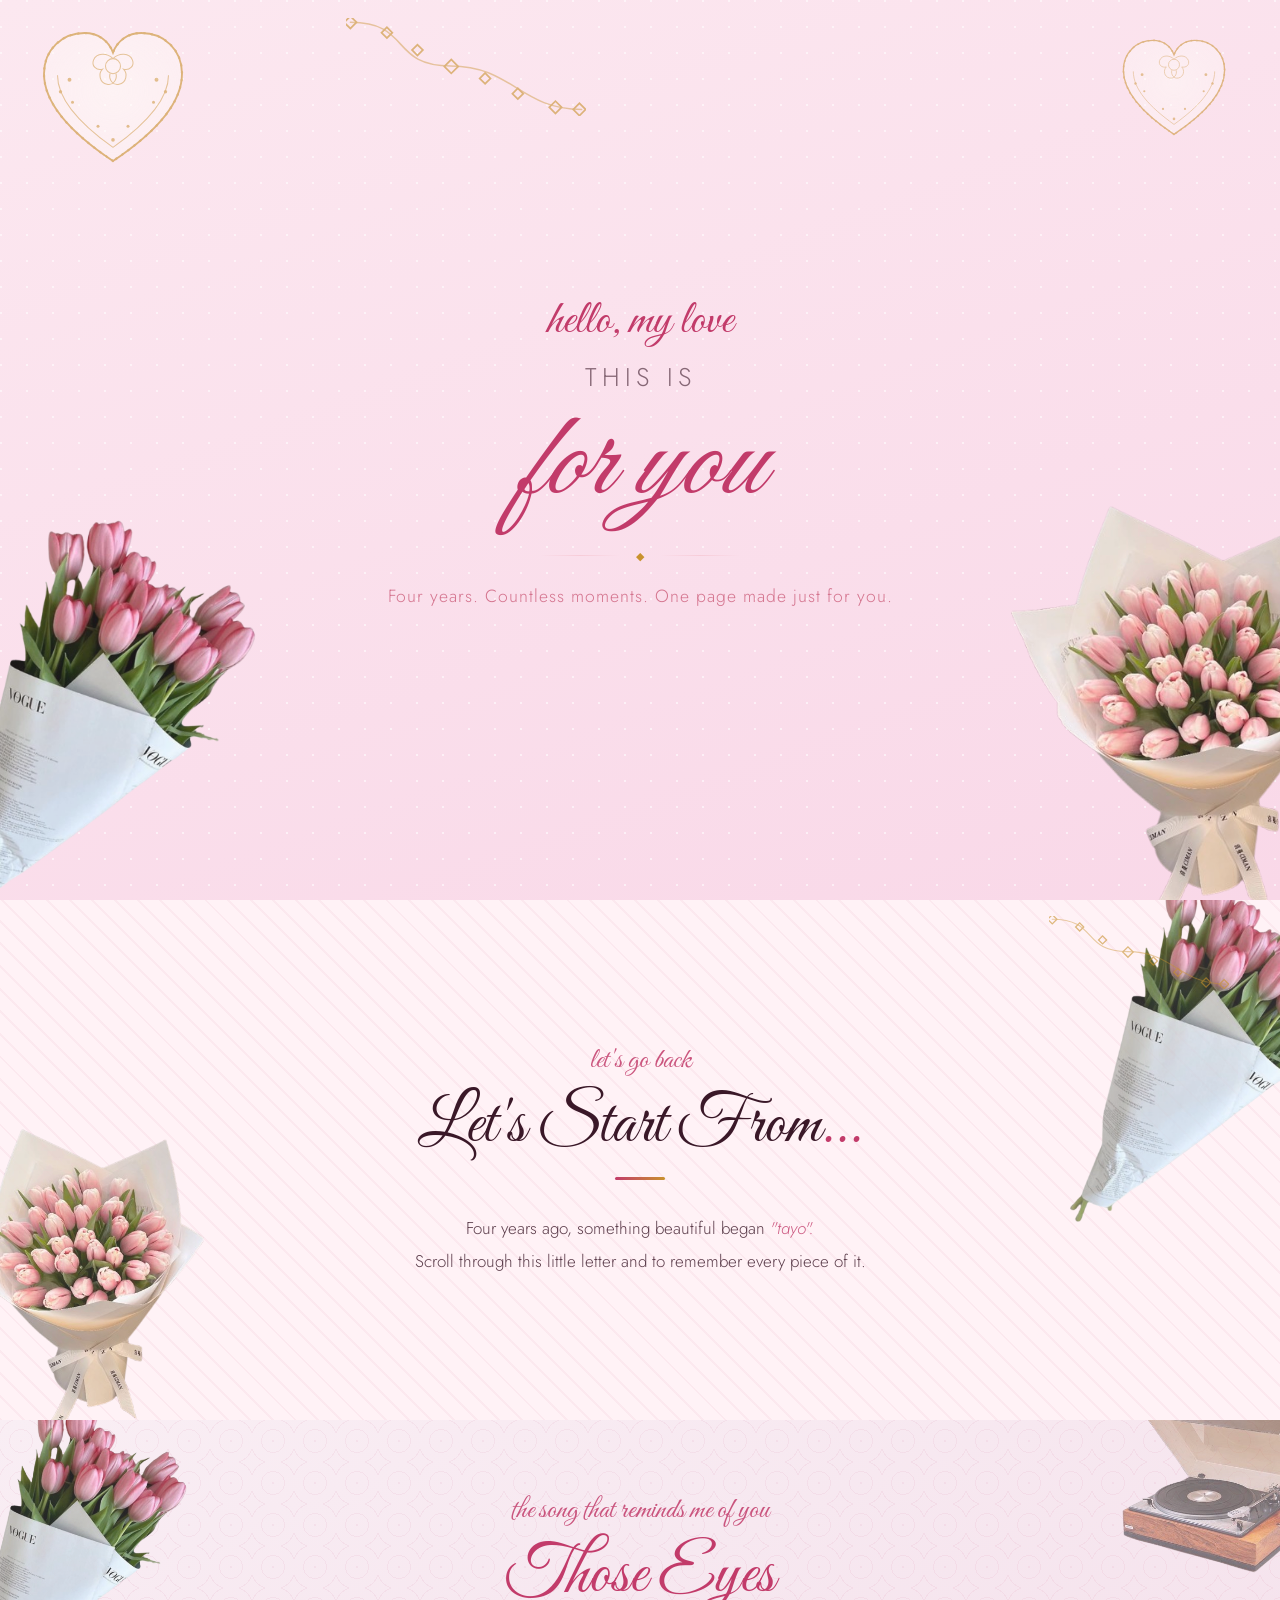
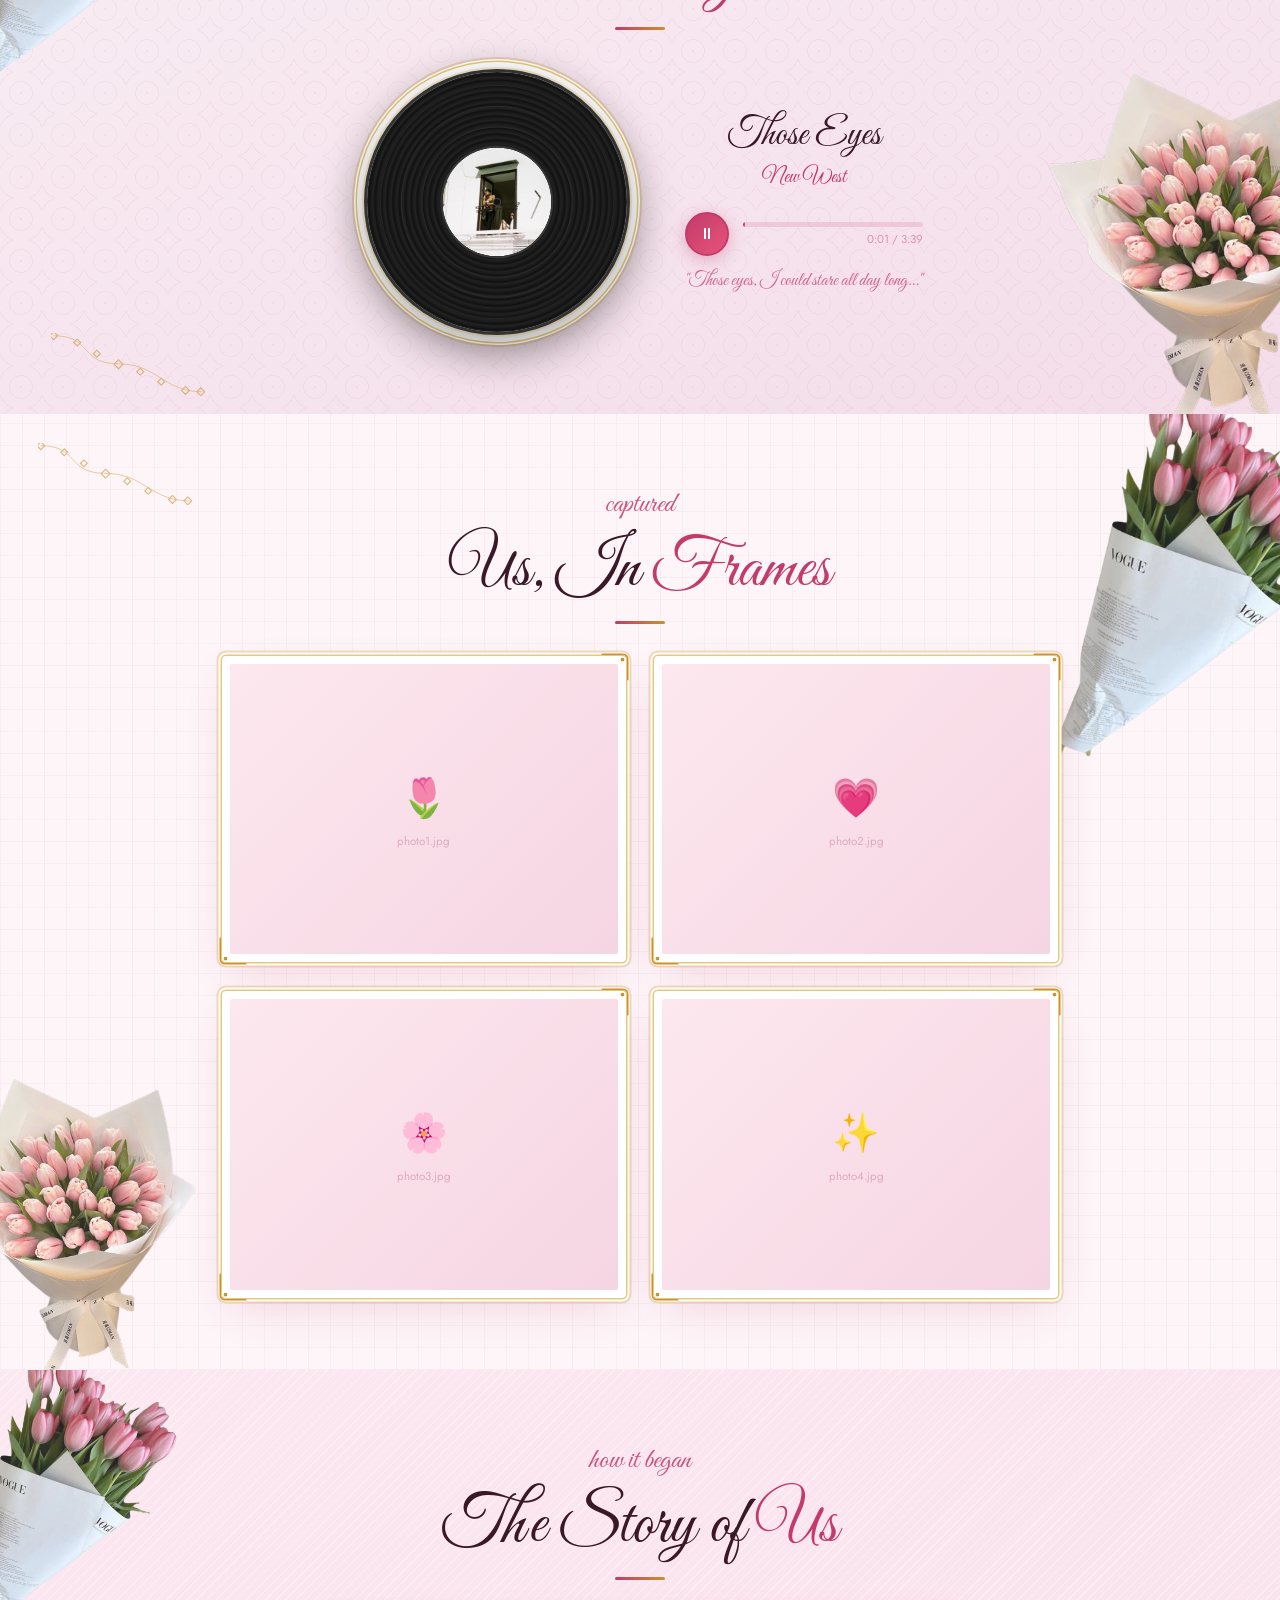
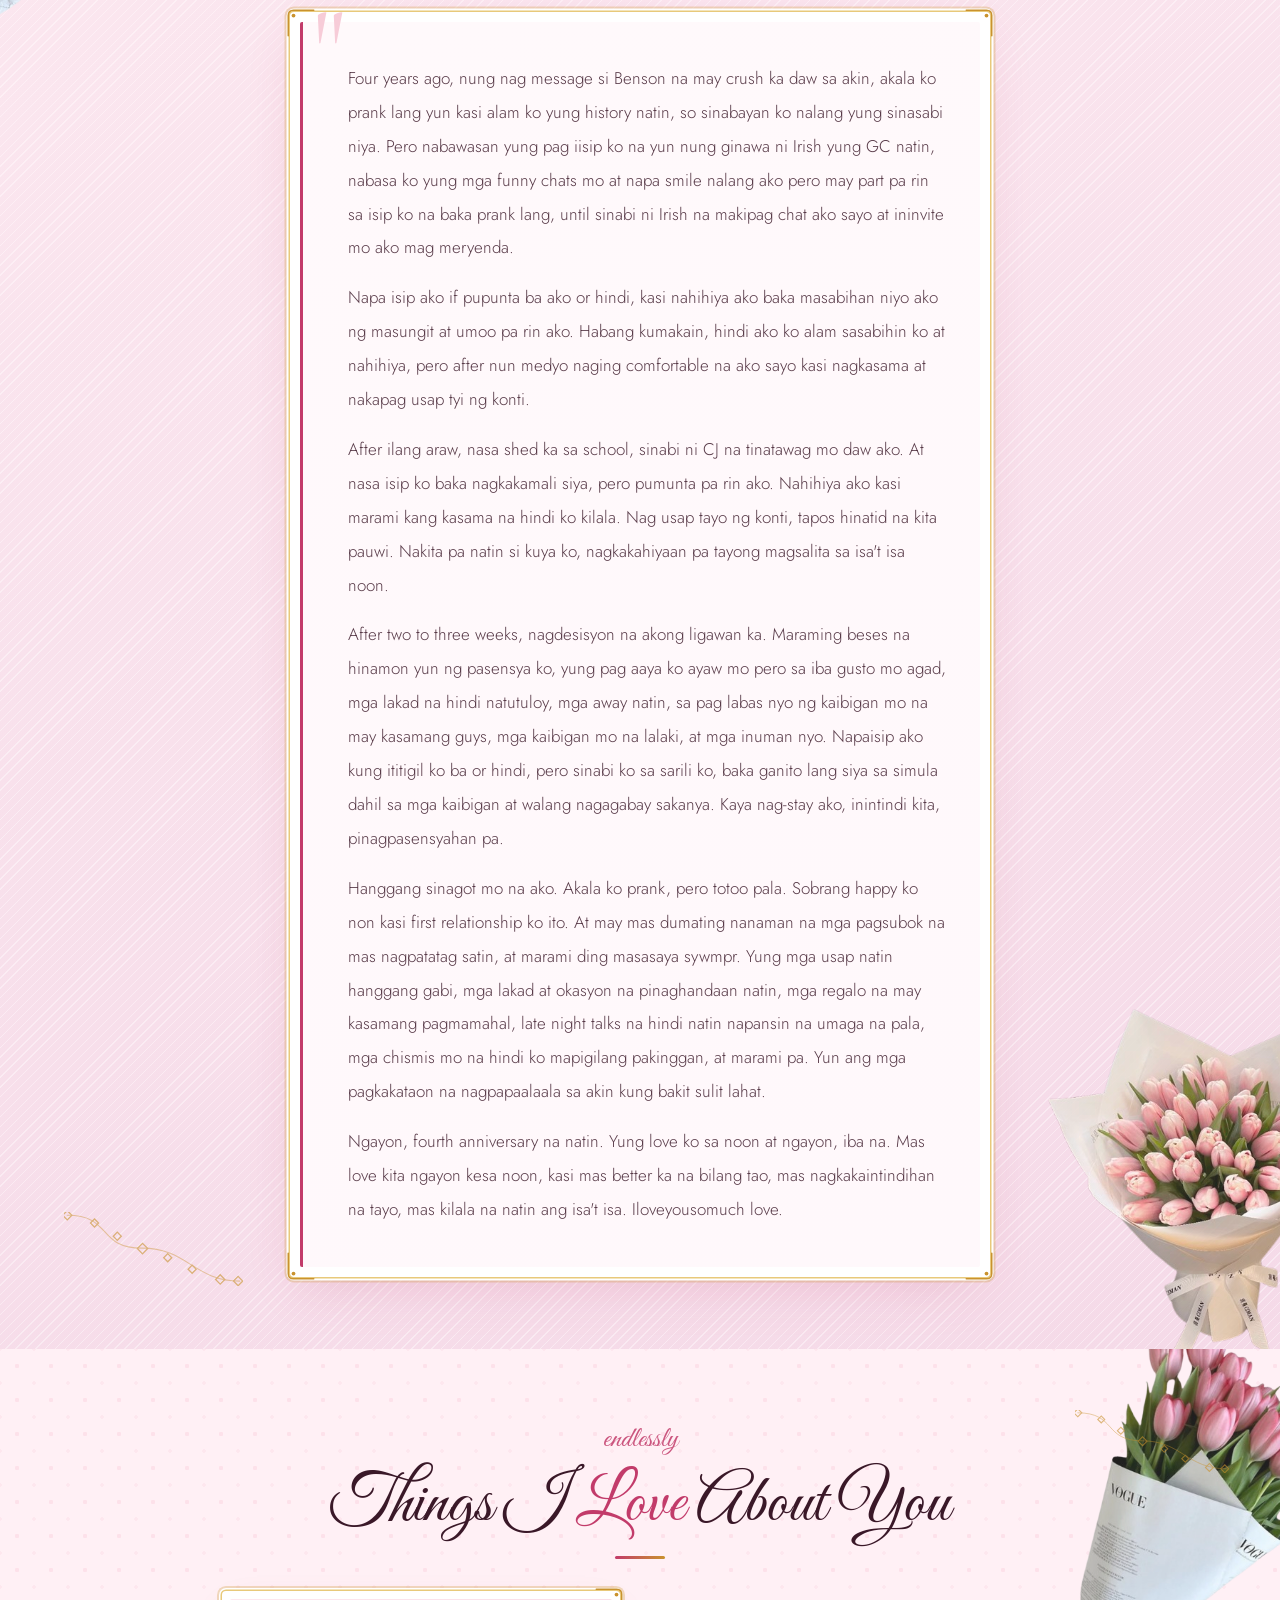
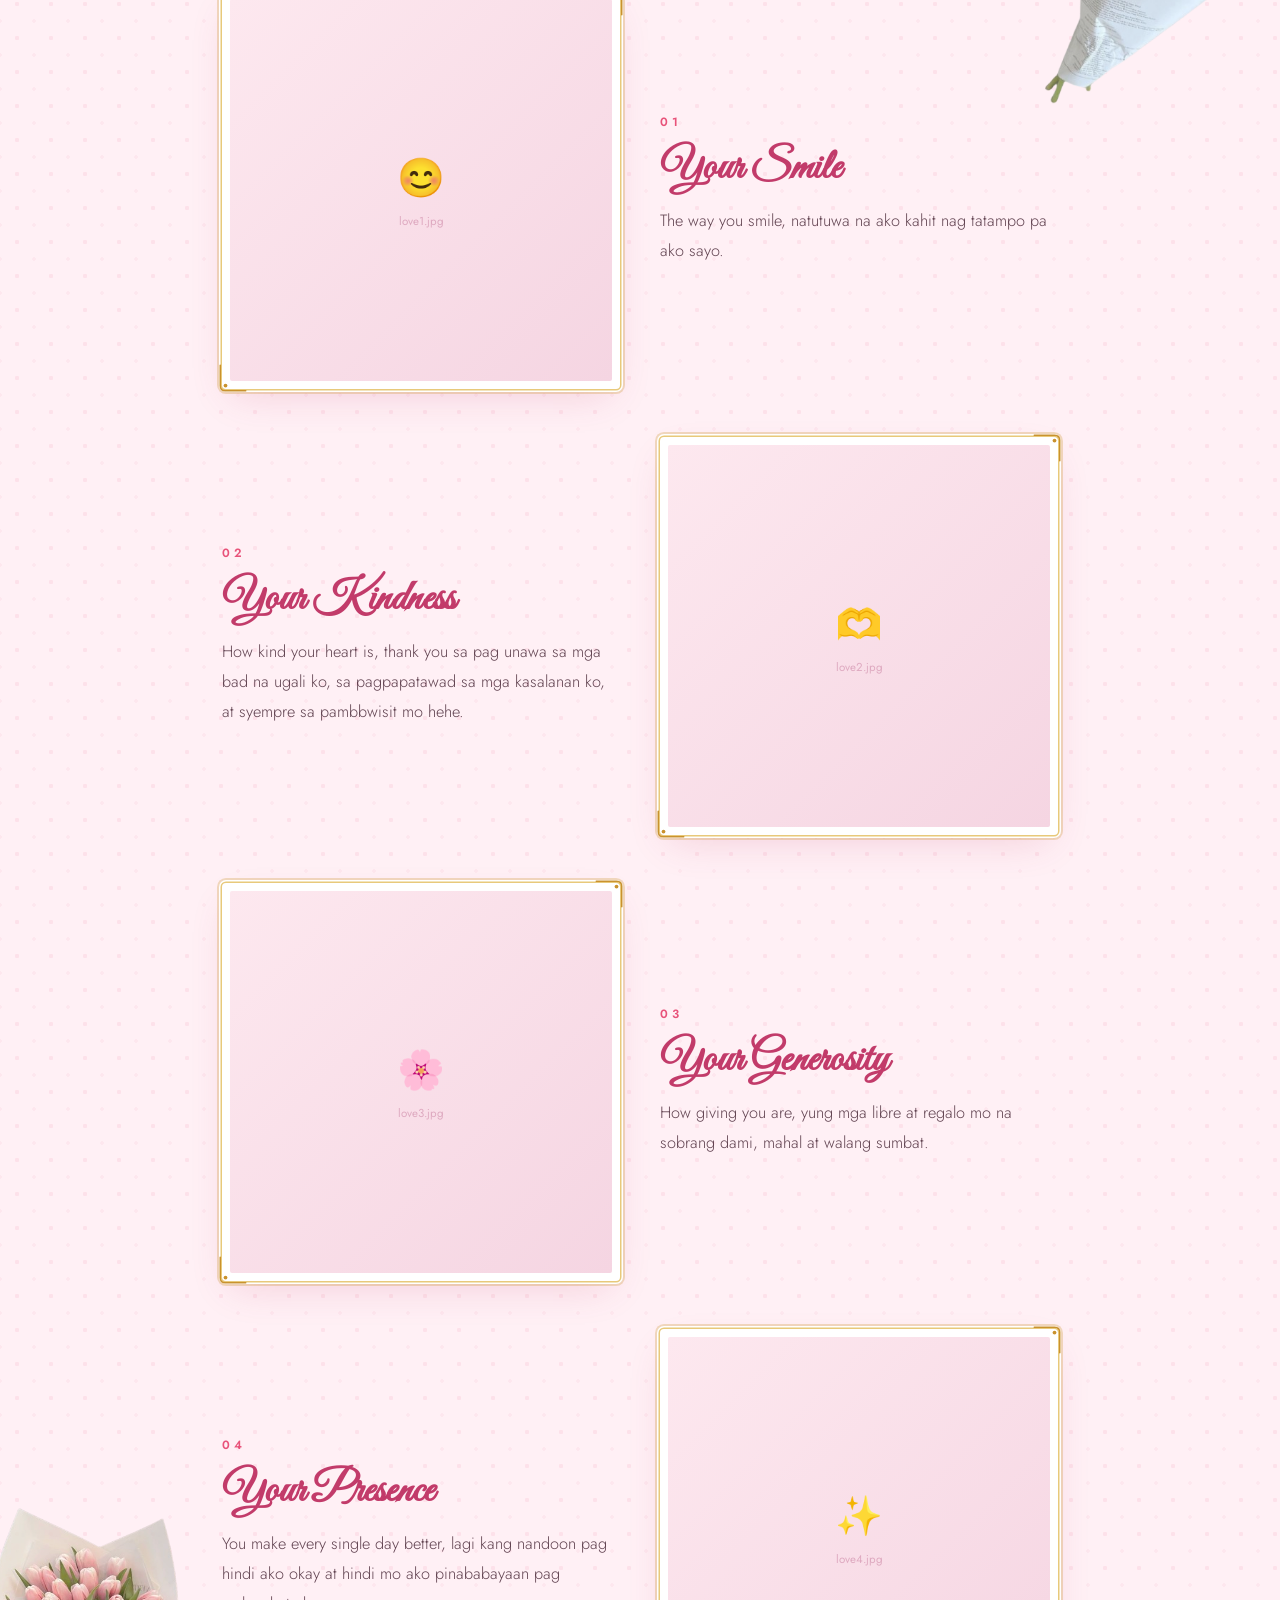
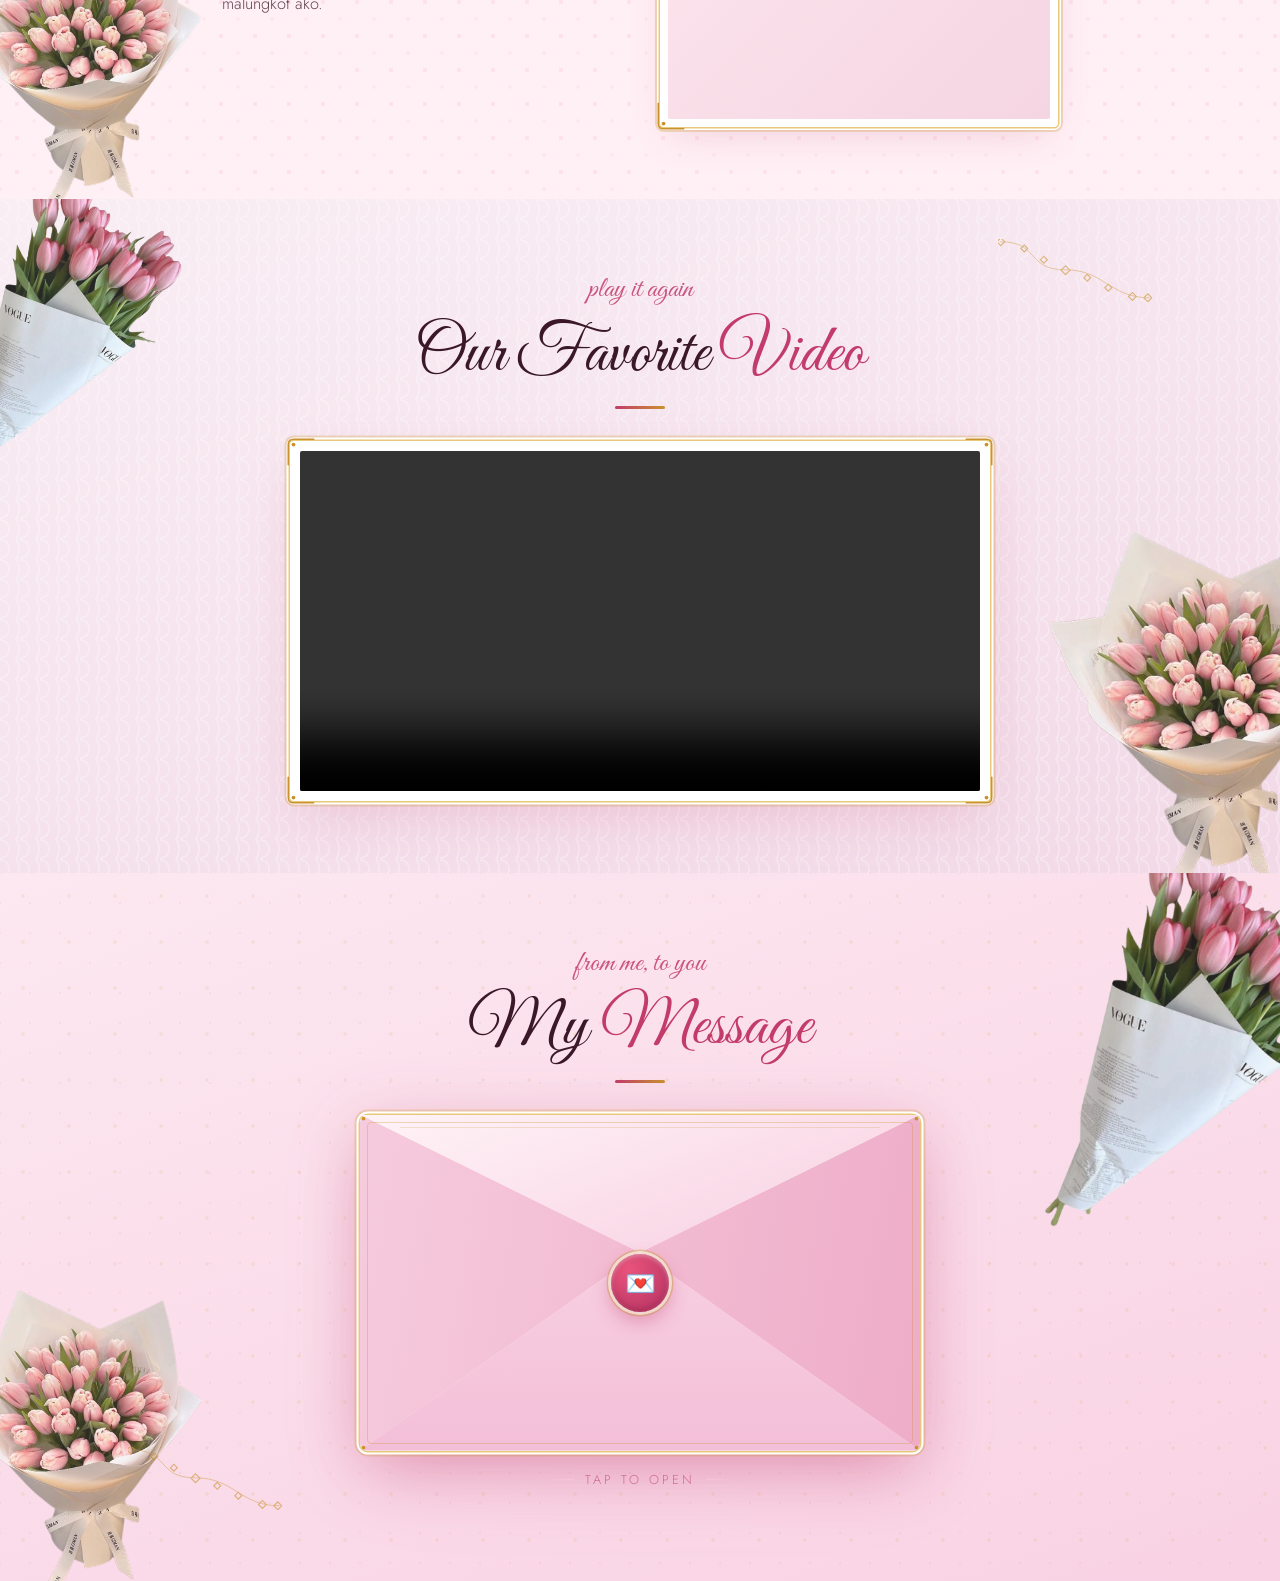
==== commit 2d662b8e: "Update my_love.html" ====
--- a/my_love.html
+++ b/my_love.html
@@ -45,7 +45,7 @@
       <h2 class="sec-title">Let's Start From<em class="accent-dot">...</em></h2>
       <div class="title-rule"></div>
       <p class="sec-body" style="max-width:560px;margin:0 auto;">
-        Four years ago, something beautiful began<span class="accent">the "us".</span><br>
+        Four years ago, something beautiful began<span class="accent"> "tayo".</span><br>
         Scroll through this little letter and to remember every piece of it.
       </p>
     </div>
@@ -143,7 +143,7 @@
            <p>After ilang araw, nasa shed ka sa school, sinabi ni CJ na tinatawag mo daw ako. At nasa isip ko baka nagkakamali siya, pero pumunta pa rin ako. Nahihiya ako kasi marami kang kasama na hindi ko kilala. Nag usap tayo ng konti, tapos hinatid na kita pauwi. Nakita pa natin si kuya ko, nagkakahiyaan pa tayong magsalita sa isa't isa noon.</p>
            <p>After two to three weeks, nagdesisyon na akong ligawan ka. Maraming beses na hinamon yun ng pasensya ko, yung pag aaya ko ayaw mo pero sa iba gusto mo agad, mga lakad na hindi natutuloy, mga away natin, sa pag labas nyo ng kaibigan mo na may kasamang guys, mga kaibigan mo na lalaki, at mga inuman nyo. Napaisip ako kung ititigil ko ba or hindi, pero sinabi ko sa sarili ko, baka ganito lang siya sa simula dahil sa mga kaibigan at walang nagagabay sakanya. Kaya nag-stay ako, inintindi kita, pinagpasensyahan pa.</p>
            <p>Hanggang sinagot mo na ako. Akala ko prank, pero totoo pala. Sobrang happy ko non kasi first relationship ko ito. At may mas dumating nanaman na mga pagsubok na mas nagpatatag satin, at marami ding masasaya sywmpr. Yung mga usap natin hanggang gabi, mga lakad at okasyon na pinaghandaan natin, mga regalo na may kasamang pagmamahal, late night talks na hindi natin napansin na umaga na pala, mga chismis mo na hindi ko mapigilang pakinggan, at marami pa. Yun ang mga pagkakataon na nagpapaalaala sa akin kung bakit sulit lahat.</p>
-           <p>Ngayon, fourth anniversary na natin. Yung love ko sa simula at ngayon, iba na. Mas love kita ngayon kesa noon, kasi mas better ka na bilang tao, mas nagkakaintindihan na tayo, mas kilala na natin ang isa't isa. Sana same tayo ng nararamdaman. Iloveyousomuch love.</p>
+           <p>Ngayon, fourth anniversary na natin. Yung love ko sa noon at ngayon, iba na. Mas love kita ngayon kesa noon, kasi mas better ka na bilang tao, mas nagkakaintindihan na tayo, mas kilala na natin ang isa't isa. Iloveyousomuch love.</p>
         </div>
       </div>
     </div>
